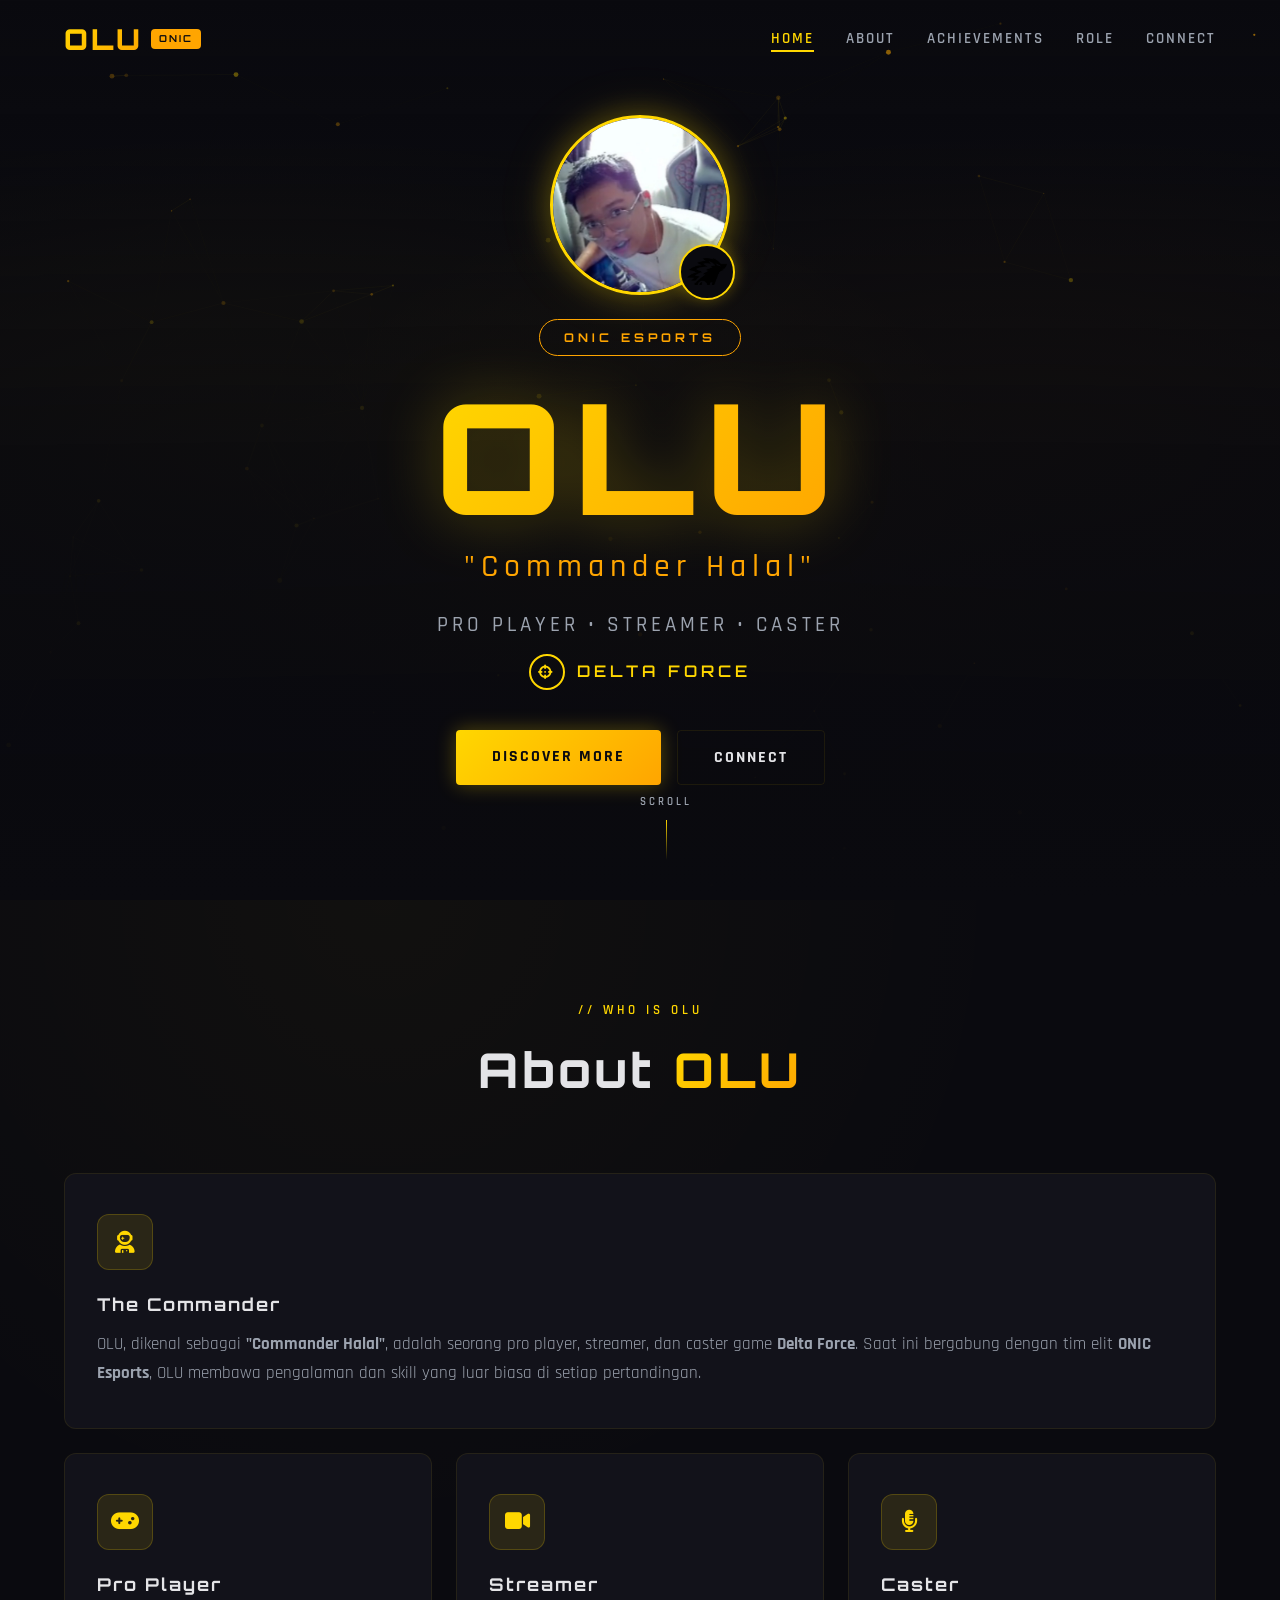
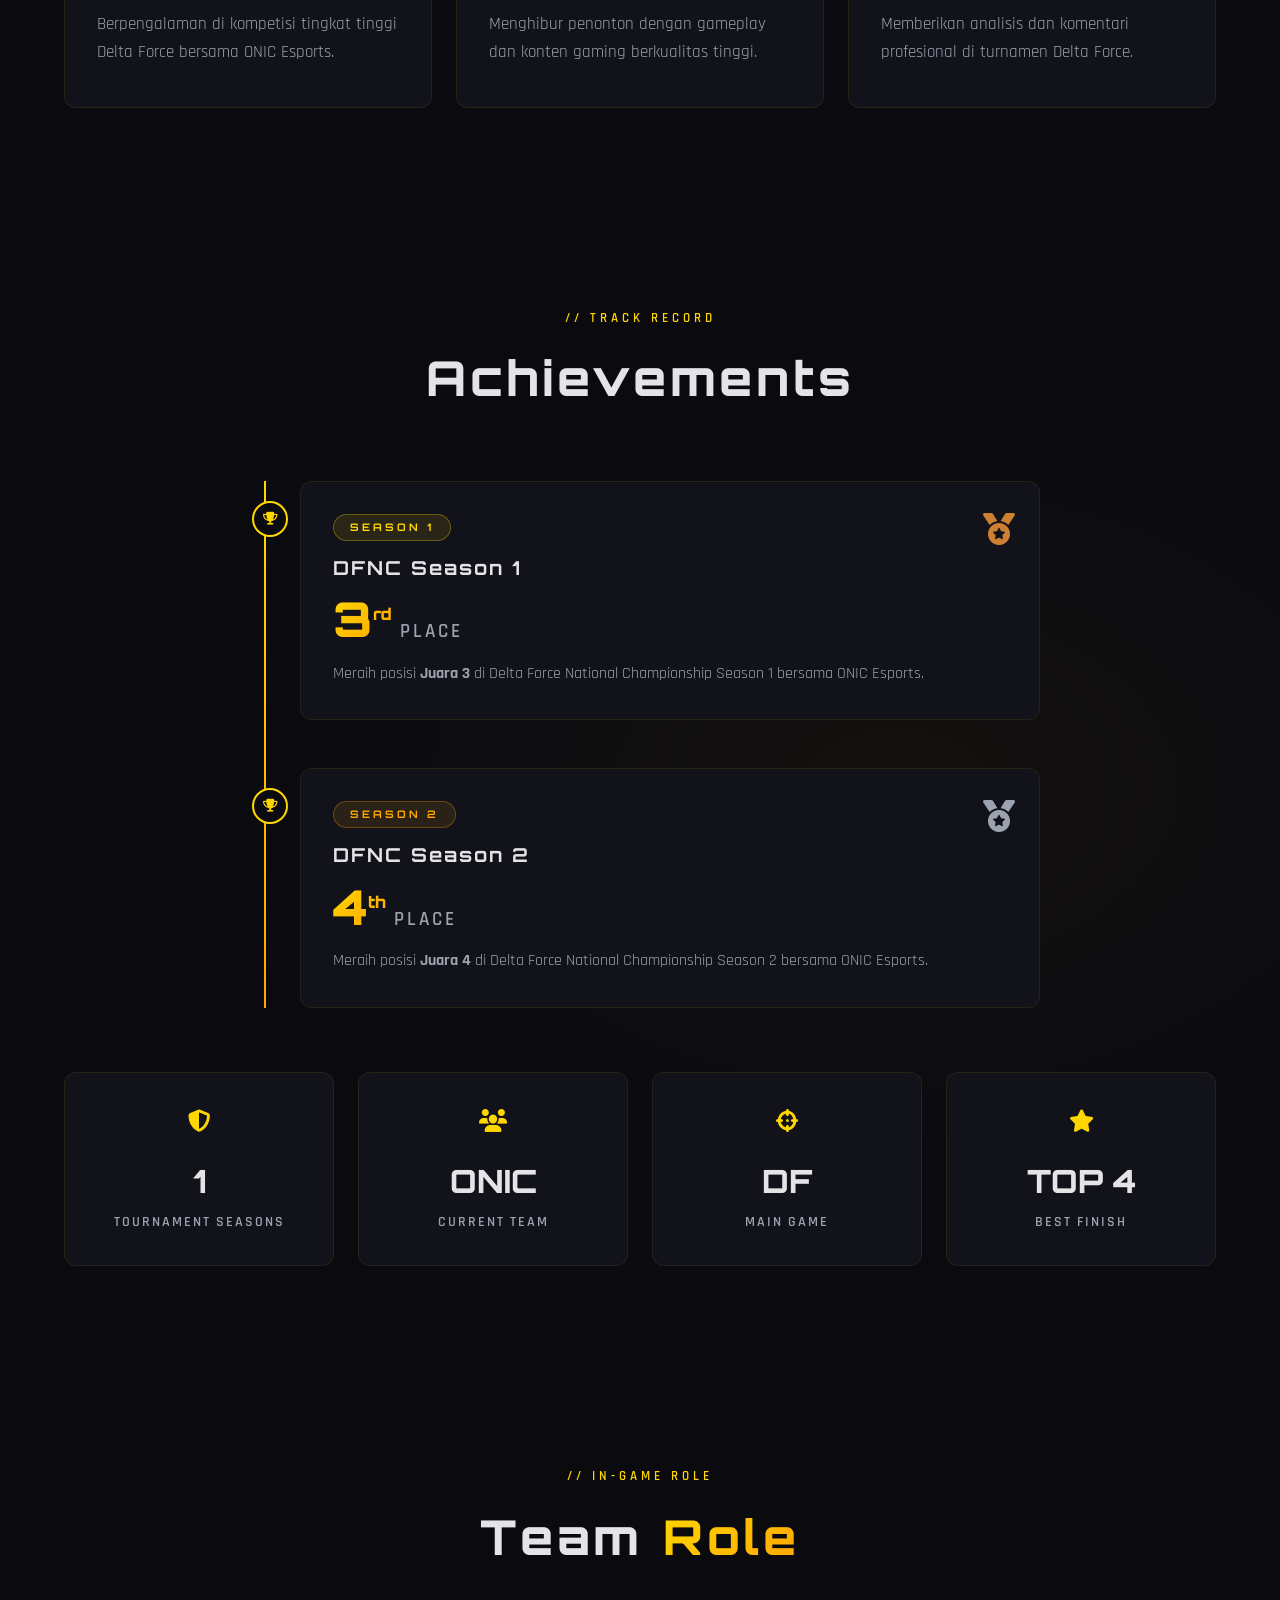
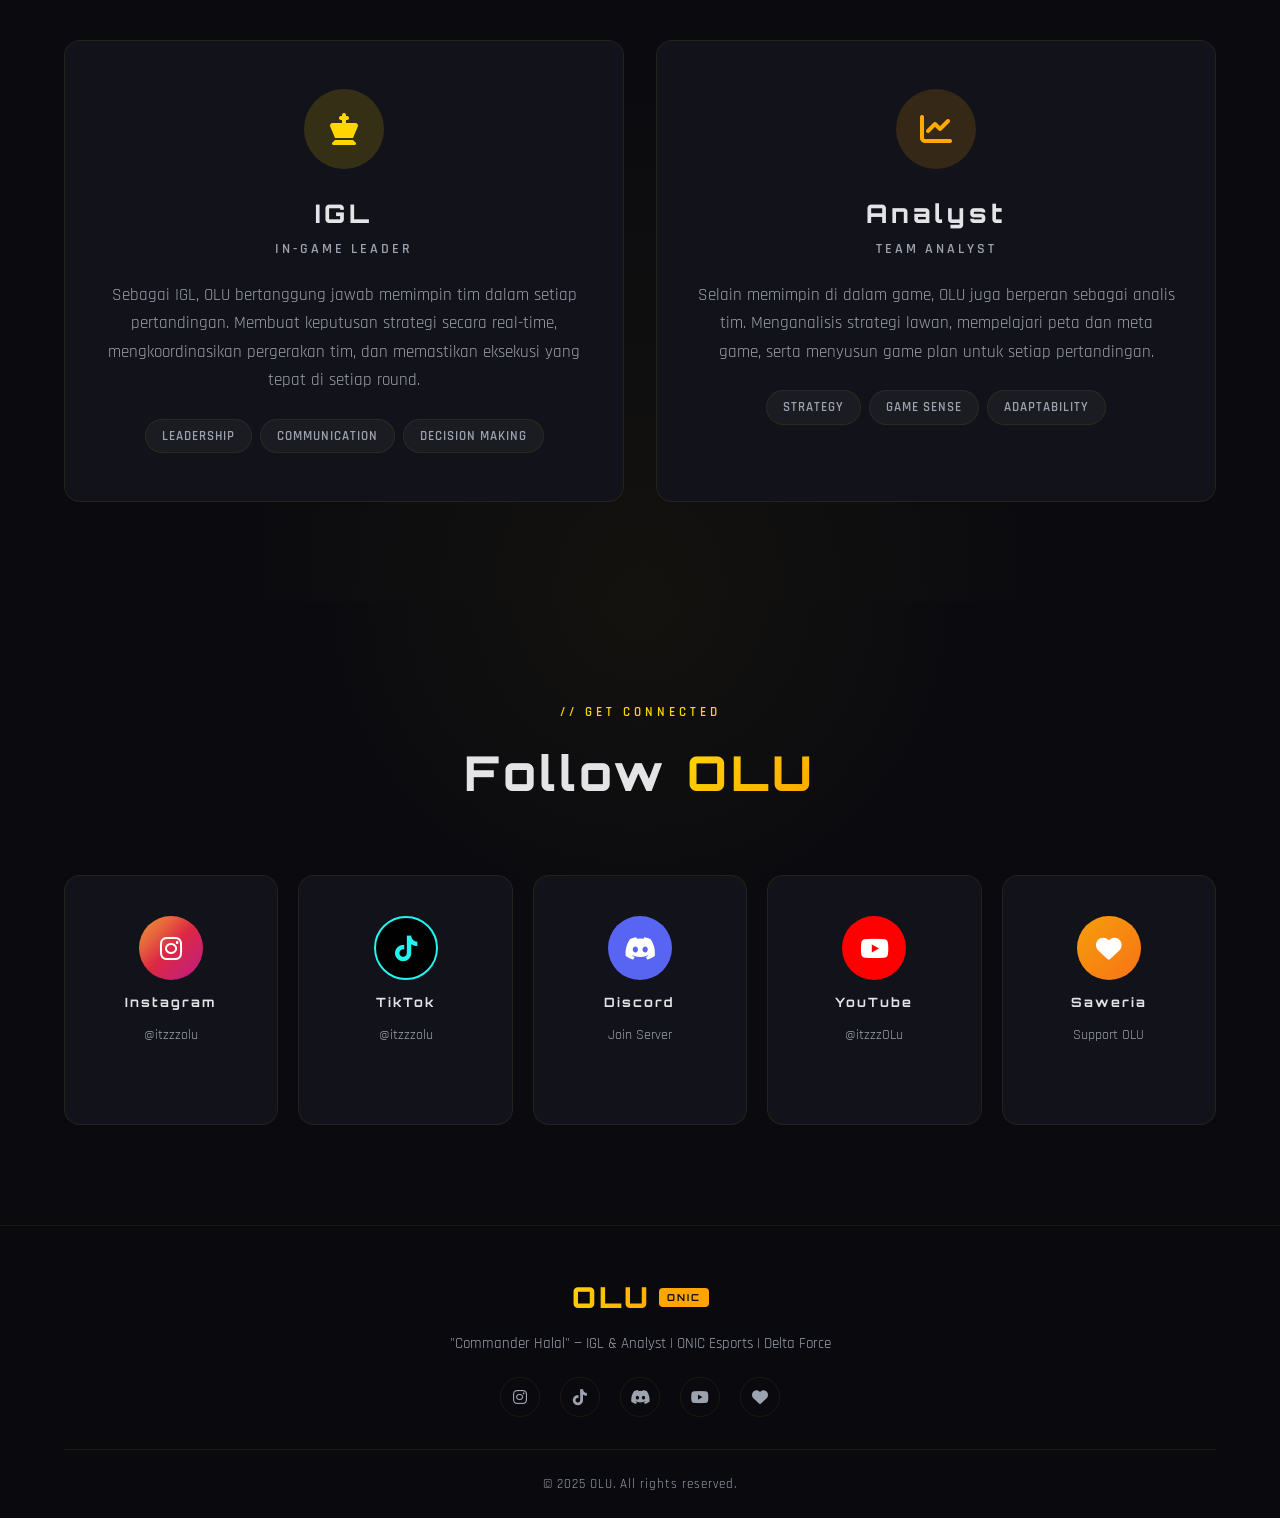
==== index.html @ 8a725541 "feat: update to ONIC Esports yellow theme, add OLU photo and ONIC logo - Changed color scheme from c" ====
<!DOCTYPE html>
<html lang="id">
<head>
    <meta charset="UTF-8">
    <meta name="viewport" content="width=device-width, initial-scale=1.0">
    <title>OLU — Pro Player & Caster Delta Force | ONIC Esports</title>
    <meta name="description" content="Official profile of OLU — Pro Player, Streamer, dan Caster Delta Force dari ONIC Esports. Commander Halal. IGL & Team Analyst.">
    <link rel="preconnect" href="https://fonts.googleapis.com">
    <link rel="preconnect" href="https://fonts.gstatic.com" crossorigin>
    <link href="https://fonts.googleapis.com/css2?family=Orbitron:wght@400;500;600;700;800;900&family=Rajdhani:wght@300;400;500;600;700&family=Inter:wght@300;400;500;600&display=swap" rel="stylesheet">
    <link rel="stylesheet" href="https://cdnjs.cloudflare.com/ajax/libs/font-awesome/6.5.1/css/all.min.css">
    <link rel="stylesheet" href="style.css">
</head>
<body>
    <!-- Particle Background -->
    <canvas id="particles"></canvas>

    <!-- Navigation -->
    <nav class="navbar" id="navbar">
        <div class="nav-container">
            <a href="#hero" class="nav-logo">
                <span class="logo-text">OLU</span>
                <span class="logo-tag">ONIC</span>
            </a>
            <ul class="nav-links">
                <li><a href="#hero">Home</a></li>
                <li><a href="#about">About</a></li>
                <li><a href="#achievements">Achievements</a></li>
                <li><a href="#role">Role</a></li>
                <li><a href="#socials">Connect</a></li>
            </ul>
            <button class="nav-toggle" id="navToggle" aria-label="Toggle menu">
                <span></span>
                <span></span>
                <span></span>
            </button>
        </div>
    </nav>

    <!-- Hero Section -->
    <section class="hero" id="hero">
        <div class="hero-overlay"></div>
        <div class="hero-content">
            <div class="hero-profile">
                <div class="hero-photo-wrapper">
                    <img src="assets/olu-photo.jpg" alt="OLU - ONIC Esports" class="hero-photo">
                    <div class="hero-team-logo">
                        <img src="assets/onic-logo.png" alt="ONIC Esports Logo">
                    </div>
                </div>
            </div>
            <div class="hero-badge">ONIC ESPORTS</div>
            <h1 class="hero-title">
                <span class="hero-name">OLU</span>
                <span class="hero-alias">"Commander Halal"</span>
            </h1>
            <p class="hero-subtitle">Pro Player &bull; Streamer &bull; Caster</p>
            <p class="hero-game">
                <span class="game-icon"><i class="fas fa-crosshairs"></i></span>
                DELTA FORCE
            </p>
            <div class="hero-cta">
                <a href="#about" class="btn btn-primary">Discover More</a>
                <a href="#socials" class="btn btn-outline">Connect</a>
            </div>
        </div>
        <div class="scroll-indicator">
            <span>Scroll</span>
            <div class="scroll-line"></div>
        </div>
    </section>

    <!-- About Section -->
    <section class="section about" id="about">
        <div class="container">
            <div class="section-header">
                <span class="section-tag">// WHO IS OLU</span>
                <h2 class="section-title">About <span class="highlight">OLU</span></h2>
            </div>
            <div class="about-grid">
                <div class="about-card about-main">
                    <div class="card-glow"></div>
                    <div class="about-icon">
                        <i class="fas fa-user-astronaut"></i>
                    </div>
                    <h3>The Commander</h3>
                    <p>OLU, dikenal sebagai <strong>"Commander Halal"</strong>, adalah seorang pro player, streamer, dan caster game <strong>Delta Force</strong>. Saat ini bergabung dengan tim elit <strong>ONIC Esports</strong>, OLU membawa pengalaman dan skill yang luar biasa di setiap pertandingan.</p>
                </div>
                <div class="about-card">
                    <div class="card-glow"></div>
                    <div class="about-icon">
                        <i class="fas fa-gamepad"></i>
                    </div>
                    <h3>Pro Player</h3>
                    <p>Berpengalaman di kompetisi tingkat tinggi Delta Force bersama ONIC Esports.</p>
                </div>
                <div class="about-card">
                    <div class="card-glow"></div>
                    <div class="about-icon">
                        <i class="fas fa-video"></i>
                    </div>
                    <h3>Streamer</h3>
                    <p>Menghibur penonton dengan gameplay dan konten gaming berkualitas tinggi.</p>
                </div>
                <div class="about-card">
                    <div class="card-glow"></div>
                    <div class="about-icon">
                        <i class="fas fa-microphone-alt"></i>
                    </div>
                    <h3>Caster</h3>
                    <p>Memberikan analisis dan komentari profesional di turnamen Delta Force.</p>
                </div>
            </div>
        </div>
    </section>

    <!-- Achievements Section -->
    <section class="section achievements" id="achievements">
        <div class="container">
            <div class="section-header">
                <span class="section-tag">// TRACK RECORD</span>
                <h2 class="section-title">Achievements</h2>
            </div>
            <div class="timeline">
                <div class="timeline-item">
                    <div class="timeline-marker">
                        <i class="fas fa-trophy"></i>
                    </div>
                    <div class="timeline-content">
                        <div class="timeline-badge season1">SEASON 1</div>
                        <h3>DFNC Season 1</h3>
                        <div class="achievement-rank">
                            <span class="rank-number">3<sup>rd</sup></span>
                            <span class="rank-label">Place</span>
                        </div>
                        <p>Meraih posisi <strong>Juara 3</strong> di Delta Force National Championship Season 1 bersama ONIC Esports.</p>
                        <div class="achievement-medal bronze">
                            <i class="fas fa-medal"></i>
                        </div>
                    </div>
                </div>
                <div class="timeline-item">
                    <div class="timeline-marker">
                        <i class="fas fa-trophy"></i>
                    </div>
                    <div class="timeline-content">
                        <div class="timeline-badge season2">SEASON 2</div>
                        <h3>DFNC Season 2</h3>
                        <div class="achievement-rank">
                            <span class="rank-number">4<sup>th</sup></span>
                            <span class="rank-label">Place</span>
                        </div>
                        <p>Meraih posisi <strong>Juara 4</strong> di Delta Force National Championship Season 2 bersama ONIC Esports.</p>
                        <div class="achievement-medal silver-alt">
                            <i class="fas fa-medal"></i>
                        </div>
                    </div>
                </div>
            </div>
            <div class="stats-grid">
                <div class="stat-card">
                    <div class="stat-icon"><i class="fas fa-shield-halved"></i></div>
                    <div class="stat-value" data-target="2">0</div>
                    <div class="stat-label">Tournament Seasons</div>
                </div>
                <div class="stat-card">
                    <div class="stat-icon"><i class="fas fa-users"></i></div>
                    <div class="stat-value">ONIC</div>
                    <div class="stat-label">Current Team</div>
                </div>
                <div class="stat-card">
                    <div class="stat-icon"><i class="fas fa-crosshairs"></i></div>
                    <div class="stat-value">DF</div>
                    <div class="stat-label">Main Game</div>
                </div>
                <div class="stat-card">
                    <div class="stat-icon"><i class="fas fa-star"></i></div>
                    <div class="stat-value">TOP 4</div>
                    <div class="stat-label">Best Finish</div>
                </div>
            </div>
        </div>
    </section>

    <!-- Role Section -->
    <section class="section role" id="role">
        <div class="container">
            <div class="section-header">
                <span class="section-tag">// IN-GAME ROLE</span>
                <h2 class="section-title">Team <span class="highlight">Role</span></h2>
            </div>
            <div class="role-grid">
                <div class="role-card role-igl">
                    <div class="role-icon-wrapper">
                        <div class="role-icon-bg"></div>
                        <i class="fas fa-chess-king"></i>
                    </div>
                    <h3>IGL</h3>
                    <p class="role-full">In-Game Leader</p>
                    <p class="role-desc">Sebagai IGL, OLU bertanggung jawab memimpin tim dalam setiap pertandingan. Membuat keputusan strategi secara real-time, mengkoordinasikan pergerakan tim, dan memastikan eksekusi yang tepat di setiap round.</p>
                    <div class="role-traits">
                        <span class="trait">Leadership</span>
                        <span class="trait">Communication</span>
                        <span class="trait">Decision Making</span>
                    </div>
                </div>
                <div class="role-card role-analyst">
                    <div class="role-icon-wrapper">
                        <div class="role-icon-bg"></div>
                        <i class="fas fa-chart-line"></i>
                    </div>
                    <h3>Analyst</h3>
                    <p class="role-full">Team Analyst</p>
                    <p class="role-desc">Selain memimpin di dalam game, OLU juga berperan sebagai analis tim. Menganalisis strategi lawan, mempelajari peta dan meta game, serta menyusun game plan untuk setiap pertandingan.</p>
                    <div class="role-traits">
                        <span class="trait">Strategy</span>
                        <span class="trait">Game Sense</span>
                        <span class="trait">Adaptability</span>
                    </div>
                </div>
            </div>
        </div>
    </section>

    <!-- Social Section -->
    <section class="section socials" id="socials">
        <div class="container">
            <div class="section-header">
                <span class="section-tag">// GET CONNECTED</span>
                <h2 class="section-title">Follow <span class="highlight">OLU</span></h2>
            </div>
            <div class="socials-grid">
                <a href="https://www.instagram.com/itzzzolu?utm_source=ig_web_button_share_sheet&igsh=ZDNlZDc0MzIxNw==" target="_blank" rel="noopener noreferrer" class="social-card instagram">
                    <div class="social-icon">
                        <i class="fab fa-instagram"></i>
                    </div>
                    <h3>Instagram</h3>
                    <p>@itzzzolu</p>
                    <span class="social-arrow"><i class="fas fa-arrow-right"></i></span>
                </a>
                <a href="https://www.tiktok.com/@itzzzolu?is_from_webapp=1&sender_device=pc" target="_blank" rel="noopener noreferrer" class="social-card tiktok">
                    <div class="social-icon">
                        <i class="fab fa-tiktok"></i>
                    </div>
                    <h3>TikTok</h3>
                    <p>@itzzzolu</p>
                    <span class="social-arrow"><i class="fas fa-arrow-right"></i></span>
                </a>
                <a href="https://discord.com/invite/6esqP75z" target="_blank" rel="noopener noreferrer" class="social-card discord">
                    <div class="social-icon">
                        <i class="fab fa-discord"></i>
                    </div>
                    <h3>Discord</h3>
                    <p>Join Server</p>
                    <span class="social-arrow"><i class="fas fa-arrow-right"></i></span>
                </a>
                <a href="https://www.youtube.com/@itzzzOLu" target="_blank" rel="noopener noreferrer" class="social-card youtube">
                    <div class="social-icon">
                        <i class="fab fa-youtube"></i>
                    </div>
                    <h3>YouTube</h3>
                    <p>@itzzzOLu</p>
                    <span class="social-arrow"><i class="fas fa-arrow-right"></i></span>
                </a>
                <a href="https://saweria.co/ItzzzOLU" target="_blank" rel="noopener noreferrer" class="social-card saweria">
                    <div class="social-icon">
                        <i class="fas fa-heart"></i>
                    </div>
                    <h3>Saweria</h3>
                    <p>Support OLU</p>
                    <span class="social-arrow"><i class="fas fa-arrow-right"></i></span>
                </a>
            </div>
        </div>
    </section>

    <!-- Footer -->
    <footer class="footer">
        <div class="container">
            <div class="footer-content">
                <div class="footer-logo">
                    <span class="logo-text">OLU</span>
                    <span class="logo-tag">ONIC</span>
                </div>
                <p class="footer-text">"Commander Halal" &mdash; IGL &amp; Analyst | ONIC Esports | Delta Force</p>
                <div class="footer-socials">
                    <a href="https://www.instagram.com/itzzzolu?utm_source=ig_web_button_share_sheet&igsh=ZDNlZDc0MzIxNw==" target="_blank" rel="noopener noreferrer" aria-label="Instagram"><i class="fab fa-instagram"></i></a>
                    <a href="https://www.tiktok.com/@itzzzolu?is_from_webapp=1&sender_device=pc" target="_blank" rel="noopener noreferrer" aria-label="TikTok"><i class="fab fa-tiktok"></i></a>
                    <a href="https://discord.com/invite/6esqP75z" target="_blank" rel="noopener noreferrer" aria-label="Discord"><i class="fab fa-discord"></i></a>
                    <a href="https://www.youtube.com/@itzzzOLu" target="_blank" rel="noopener noreferrer" aria-label="YouTube"><i class="fab fa-youtube"></i></a>
                    <a href="https://saweria.co/ItzzzOLU" target="_blank" rel="noopener noreferrer" aria-label="Saweria"><i class="fas fa-heart"></i></a>
                </div>
            </div>
            <div class="footer-bottom">
                <p>&copy; 2025 OLU. All rights reserved.</p>
            </div>
        </div>
    </footer>

    <script src="script.js"></script>
</body>
</html>
---- style.css ----
/* ============================================
   OLU — Pro Player Profile Website
   Theme: ONIC Esports (Yellow & Black)
   ============================================ */

:root {
    --primary: #FFD700;
    --primary-dark: #DAA520;
    --secondary: #FFA500;
    --accent: #FFAA00;
    --bg-dark: #0a0a0f;
    --bg-card: #12121a;
    --bg-card-hover: #1a1a28;
    --text: #e4e4e7;
    --text-muted: #9ca3af;
    --border: rgba(255, 215, 0, 0.08);
    --glow: 0 0 20px rgba(255, 215, 0, 0.3);
    --glow-secondary: 0 0 20px rgba(255, 165, 0, 0.3);
    --gradient-primary: linear-gradient(135deg, #FFD700, #FFA500);
    --gradient-hero: linear-gradient(180deg, rgba(10,10,15,0) 0%, rgba(10,10,15,0.8) 50%, rgba(10,10,15,1) 100%);
}

* {
    margin: 0;
    padding: 0;
    box-sizing: border-box;
}

html {
    scroll-behavior: smooth;
    scroll-padding-top: 80px;
}

body {
    font-family: 'Rajdhani', 'Inter', sans-serif;
    background: var(--bg-dark);
    color: var(--text);
    overflow-x: hidden;
    line-height: 1.6;
}

a {
    text-decoration: none;
    color: inherit;
}

.container {
    max-width: 1200px;
    margin: 0 auto;
    padding: 0 24px;
}

/* ============================================
   Particle Canvas
   ============================================ */
#particles {
    position: fixed;
    top: 0;
    left: 0;
    width: 100%;
    height: 100%;
    z-index: 0;
    pointer-events: none;
}

/* ============================================
   Navbar
   ============================================ */
.navbar {
    position: fixed;
    top: 0;
    left: 0;
    width: 100%;
    z-index: 1000;
    padding: 16px 0;
    transition: all 0.3s ease;
    background: transparent;
}

.navbar.scrolled {
    background: rgba(10, 10, 15, 0.95);
    backdrop-filter: blur(20px);
    border-bottom: 1px solid var(--border);
    padding: 10px 0;
}

.nav-container {
    max-width: 1200px;
    margin: 0 auto;
    padding: 0 24px;
    display: flex;
    align-items: center;
    justify-content: space-between;
}

.nav-logo {
    display: flex;
    align-items: center;
    gap: 8px;
}

.logo-text {
    font-family: 'Orbitron', sans-serif;
    font-size: 1.8rem;
    font-weight: 900;
    background: var(--gradient-primary);
    -webkit-background-clip: text;
    -webkit-text-fill-color: transparent;
    background-clip: text;
    letter-spacing: 3px;
}

.logo-tag {
    font-family: 'Orbitron', sans-serif;
    font-size: 0.6rem;
    font-weight: 700;
    color: var(--bg-dark);
    background: var(--secondary);
    padding: 2px 8px;
    border-radius: 4px;
    letter-spacing: 2px;
    text-transform: uppercase;
}

.nav-links {
    display: flex;
    list-style: none;
    gap: 32px;
}

.nav-links a {
    font-family: 'Rajdhani', sans-serif;
    font-size: 0.95rem;
    font-weight: 600;
    color: var(--text-muted);
    text-transform: uppercase;
    letter-spacing: 2px;
    transition: color 0.3s ease;
    position: relative;
}

.nav-links a::after {
    content: '';
    position: absolute;
    bottom: -4px;
    left: 0;
    width: 0;
    height: 2px;
    background: var(--primary);
    transition: width 0.3s ease;
}

.nav-links a:hover,
.nav-links a.active {
    color: var(--primary);
}

.nav-links a:hover::after,
.nav-links a.active::after {
    width: 100%;
}

.nav-toggle {
    display: none;
    flex-direction: column;
    gap: 5px;
    background: none;
    border: none;
    cursor: pointer;
    padding: 4px;
}

.nav-toggle span {
    width: 24px;
    height: 2px;
    background: var(--text);
    transition: all 0.3s ease;
}

.nav-toggle.active span:nth-child(1) {
    transform: rotate(45deg) translate(5px, 5px);
}

.nav-toggle.active span:nth-child(2) {
    opacity: 0;
}

.nav-toggle.active span:nth-child(3) {
    transform: rotate(-45deg) translate(5px, -5px);
}

/* ============================================
   Hero Section
   ============================================ */
.hero {
    position: relative;
    min-height: 100vh;
    display: flex;
    align-items: center;
    justify-content: center;
    text-align: center;
    overflow: hidden;
    background:
        radial-gradient(ellipse at 20% 50%, rgba(255, 215, 0, 0.08) 0%, transparent 50%),
        radial-gradient(ellipse at 80% 50%, rgba(255, 170, 0, 0.08) 0%, transparent 50%),
        radial-gradient(ellipse at 50% 80%, rgba(255, 165, 0, 0.05) 0%, transparent 50%);
}

.hero-overlay {
    position: absolute;
    inset: 0;
    background: var(--gradient-hero);
    z-index: 1;
}

.hero-content {
    position: relative;
    z-index: 2;
    padding: 0 24px;
}

/* Hero Photo & Logo */
.hero-profile {
    display: flex;
    flex-direction: column;
    align-items: center;
    gap: 16px;
    margin-bottom: 24px;
    animation: fadeInDown 1s ease 0.1s both;
}

.hero-photo-wrapper {
    position: relative;
    width: 180px;
    height: 180px;
}

.hero-photo {
    width: 100%;
    height: 100%;
    border-radius: 50%;
    object-fit: cover;
    border: 3px solid var(--primary);
    box-shadow: 0 0 30px rgba(255, 215, 0, 0.3), 0 0 60px rgba(255, 215, 0, 0.1);
}

.hero-team-logo {
    position: absolute;
    bottom: -5px;
    right: -5px;
    width: 56px;
    height: 56px;
    border-radius: 50%;
    background: var(--bg-dark);
    border: 2px solid var(--primary);
    padding: 6px;
    box-shadow: 0 0 15px rgba(255, 215, 0, 0.3);
}

.hero-team-logo img {
    width: 100%;
    height: 100%;
    object-fit: contain;
}

.hero-badge {
    display: inline-block;
    font-family: 'Orbitron', sans-serif;
    font-size: 0.75rem;
    font-weight: 700;
    letter-spacing: 4px;
    color: var(--secondary);
    border: 1px solid var(--secondary);
    padding: 8px 24px;
    border-radius: 50px;
    margin-bottom: 24px;
    animation: fadeInDown 1s ease;
}

.hero-title {
    margin-bottom: 16px;
    animation: fadeInUp 1s ease 0.2s both;
}

.hero-name {
    display: block;
    font-family: 'Orbitron', sans-serif;
    font-size: clamp(4rem, 12vw, 10rem);
    font-weight: 900;
    letter-spacing: 12px;
    background: var(--gradient-primary);
    -webkit-background-clip: text;
    -webkit-text-fill-color: transparent;
    background-clip: text;
    line-height: 1;
    text-shadow: none;
    filter: drop-shadow(0 0 30px rgba(255, 215, 0, 0.3));
}

.hero-alias {
    display: block;
    font-family: 'Rajdhani', sans-serif;
    font-size: clamp(1.2rem, 3vw, 2rem);
    font-weight: 500;
    color: var(--secondary);
    letter-spacing: 6px;
    margin-top: 8px;
}

.hero-subtitle {
    font-family: 'Rajdhani', sans-serif;
    font-size: 1.3rem;
    font-weight: 500;
    color: var(--text-muted);
    letter-spacing: 4px;
    text-transform: uppercase;
    margin-bottom: 12px;
    animation: fadeInUp 1s ease 0.4s both;
}

.hero-game {
    display: inline-flex;
    align-items: center;
    gap: 12px;
    font-family: 'Orbitron', sans-serif;
    font-size: 1rem;
    font-weight: 600;
    color: var(--primary);
    letter-spacing: 4px;
    margin-bottom: 40px;
    animation: fadeInUp 1s ease 0.6s both;
}

.game-icon {
    width: 36px;
    height: 36px;
    display: flex;
    align-items: center;
    justify-content: center;
    border: 2px solid var(--primary);
    border-radius: 50%;
    font-size: 0.9rem;
}

.hero-cta {
    display: flex;
    gap: 16px;
    justify-content: center;
    animation: fadeInUp 1s ease 0.8s both;
}

.btn {
    font-family: 'Rajdhani', sans-serif;
    font-size: 1rem;
    font-weight: 700;
    letter-spacing: 2px;
    text-transform: uppercase;
    padding: 14px 36px;
    border-radius: 4px;
    cursor: pointer;
    transition: all 0.3s ease;
    border: none;
}

.btn-primary {
    background: var(--gradient-primary);
    color: var(--bg-dark);
    box-shadow: var(--glow);
}

.btn-primary:hover {
    transform: translateY(-2px);
    box-shadow: 0 0 40px rgba(255, 215, 0, 0.5);
}

.btn-outline {
    background: transparent;
    color: var(--text);
    border: 1px solid var(--border);
}

.btn-outline:hover {
    border-color: var(--primary);
    color: var(--primary);
    transform: translateY(-2px);
}

.scroll-indicator {
    position: absolute;
    bottom: 40px;
    left: 50%;
    transform: translateX(-50%);
    display: flex;
    flex-direction: column;
    align-items: center;
    gap: 8px;
    z-index: 2;
    animation: fadeInUp 1s ease 1s both;
}

.scroll-indicator span {
    font-family: 'Rajdhani', sans-serif;
    font-size: 0.7rem;
    font-weight: 600;
    letter-spacing: 3px;
    text-transform: uppercase;
    color: var(--text-muted);
}

.scroll-line {
    width: 1px;
    height: 40px;
    background: linear-gradient(to bottom, var(--primary), transparent);
    animation: scrollPulse 2s ease-in-out infinite;
}

/* ============================================
   Section Common
   ============================================ */
.section {
    position: relative;
    z-index: 1;
    padding: 100px 0;
}

.section-header {
    text-align: center;
    margin-bottom: 64px;
}

.section-tag {
    font-family: 'Rajdhani', sans-serif;
    font-size: 0.8rem;
    font-weight: 600;
    color: var(--primary);
    letter-spacing: 4px;
    text-transform: uppercase;
    display: block;
    margin-bottom: 12px;
}

.section-title {
    font-family: 'Orbitron', sans-serif;
    font-size: clamp(2rem, 5vw, 3rem);
    font-weight: 800;
    letter-spacing: 4px;
    color: var(--text);
}

.highlight {
    background: var(--gradient-primary);
    -webkit-background-clip: text;
    -webkit-text-fill-color: transparent;
    background-clip: text;
}

/* ============================================
   About Section
   ============================================ */
.about {
    background:
        radial-gradient(ellipse at 30% 0%, rgba(255, 215, 0, 0.03) 0%, transparent 50%),
        var(--bg-dark);
}

.about-grid {
    display: grid;
    grid-template-columns: 1fr 1fr 1fr;
    gap: 24px;
}

.about-card {
    position: relative;
    background: var(--bg-card);
    border: 1px solid var(--border);
    border-radius: 12px;
    padding: 40px 32px;
    overflow: hidden;
    transition: all 0.4s ease;
}

.about-card:hover {
    background: var(--bg-card-hover);
    border-color: rgba(255, 215, 0, 0.2);
    transform: translateY(-4px);
}

.card-glow {
    position: absolute;
    top: -50%;
    left: -50%;
    width: 200%;
    height: 200%;
    background: radial-gradient(circle at center, rgba(255, 215, 0, 0.04) 0%, transparent 60%);
    opacity: 0;
    transition: opacity 0.4s ease;
    pointer-events: none;
}

.about-card:hover .card-glow {
    opacity: 1;
}

.about-main {
    grid-column: 1 / -1;
}

.about-icon {
    width: 56px;
    height: 56px;
    display: flex;
    align-items: center;
    justify-content: center;
    background: rgba(255, 215, 0, 0.1);
    border: 1px solid rgba(255, 215, 0, 0.2);
    border-radius: 12px;
    font-size: 1.4rem;
    color: var(--primary);
    margin-bottom: 20px;
}

.about-card h3 {
    font-family: 'Orbitron', sans-serif;
    font-size: 1.1rem;
    font-weight: 700;
    letter-spacing: 2px;
    margin-bottom: 12px;
}

.about-card p {
    color: var(--text-muted);
    font-size: 1.05rem;
    line-height: 1.7;
}

/* ============================================
   Achievements Section
   ============================================ */
.achievements {
    background:
        radial-gradient(ellipse at 70% 50%, rgba(255, 170, 0, 0.04) 0%, transparent 50%),
        var(--bg-dark);
}

.timeline {
    position: relative;
    max-width: 800px;
    margin: 0 auto 64px;
    padding-left: 60px;
}

.timeline::before {
    content: '';
    position: absolute;
    left: 24px;
    top: 0;
    bottom: 0;
    width: 2px;
    background: linear-gradient(to bottom, var(--primary), var(--secondary));
}

.timeline-item {
    position: relative;
    margin-bottom: 48px;
}

.timeline-item:last-child {
    margin-bottom: 0;
}

.timeline-marker {
    position: absolute;
    left: -48px;
    top: 20px;
    width: 36px;
    height: 36px;
    display: flex;
    align-items: center;
    justify-content: center;
    background: var(--bg-dark);
    border: 2px solid var(--primary);
    border-radius: 50%;
    color: var(--primary);
    font-size: 0.8rem;
    z-index: 1;
}

.timeline-content {
    background: var(--bg-card);
    border: 1px solid var(--border);
    border-radius: 12px;
    padding: 32px;
    position: relative;
    transition: all 0.3s ease;
}

.timeline-content:hover {
    border-color: rgba(255, 215, 0, 0.2);
    transform: translateX(4px);
}

.timeline-badge {
    display: inline-block;
    font-family: 'Orbitron', sans-serif;
    font-size: 0.65rem;
    font-weight: 700;
    letter-spacing: 3px;
    padding: 4px 16px;
    border-radius: 50px;
    margin-bottom: 12px;
}

.timeline-badge.season1 {
    background: rgba(255, 215, 0, 0.1);
    color: var(--primary);
    border: 1px solid rgba(255, 215, 0, 0.3);
}

.timeline-badge.season2 {
    background: rgba(255, 170, 0, 0.1);
    color: var(--accent);
    border: 1px solid rgba(255, 170, 0, 0.3);
}

.timeline-content h3 {
    font-family: 'Orbitron', sans-serif;
    font-size: 1.2rem;
    font-weight: 700;
    letter-spacing: 2px;
    margin-bottom: 12px;
}

.achievement-rank {
    display: flex;
    align-items: baseline;
    gap: 8px;
    margin-bottom: 12px;
}

.rank-number {
    font-family: 'Orbitron', sans-serif;
    font-size: 3rem;
    font-weight: 900;
    background: var(--gradient-primary);
    -webkit-background-clip: text;
    -webkit-text-fill-color: transparent;
    background-clip: text;
    line-height: 1;
}

.rank-number sup {
    font-size: 1rem;
}

.rank-label {
    font-family: 'Rajdhani', sans-serif;
    font-size: 1.2rem;
    font-weight: 600;
    color: var(--text-muted);
    text-transform: uppercase;
    letter-spacing: 3px;
}

.timeline-content p {
    color: var(--text-muted);
    font-size: 1rem;
    line-height: 1.7;
}

.achievement-medal {
    position: absolute;
    top: 24px;
    right: 24px;
    font-size: 2rem;
}

.achievement-medal.bronze {
    color: #cd7f32;
}

.achievement-medal.silver-alt {
    color: #9ca3af;
}

/* Stats Grid */
.stats-grid {
    display: grid;
    grid-template-columns: repeat(4, 1fr);
    gap: 24px;
}

.stat-card {
    text-align: center;
    background: var(--bg-card);
    border: 1px solid var(--border);
    border-radius: 12px;
    padding: 32px 16px;
    transition: all 0.3s ease;
}

.stat-card:hover {
    border-color: rgba(255, 215, 0, 0.2);
    transform: translateY(-4px);
}

.stat-icon {
    font-size: 1.4rem;
    color: var(--primary);
    margin-bottom: 16px;
}

.stat-value {
    font-family: 'Orbitron', sans-serif;
    font-size: 2rem;
    font-weight: 800;
    color: var(--text);
    margin-bottom: 4px;
}

.stat-label {
    font-family: 'Rajdhani', sans-serif;
    font-size: 0.85rem;
    font-weight: 600;
    color: var(--text-muted);
    text-transform: uppercase;
    letter-spacing: 2px;
}

/* ============================================
   Role Section
   ============================================ */
.role {
    background:
        radial-gradient(ellipse at 50% 100%, rgba(255, 215, 0, 0.04) 0%, transparent 50%),
        var(--bg-dark);
}

.role-grid {
    display: grid;
    grid-template-columns: 1fr 1fr;
    gap: 32px;
}

.role-card {
    position: relative;
    background: var(--bg-card);
    border: 1px solid var(--border);
    border-radius: 16px;
    padding: 48px 40px;
    text-align: center;
    overflow: hidden;
    transition: all 0.4s ease;
}

.role-card:hover {
    transform: translateY(-8px);
}

.role-igl:hover {
    border-color: rgba(255, 215, 0, 0.3);
    box-shadow: 0 20px 60px rgba(255, 215, 0, 0.1);
}

.role-analyst:hover {
    border-color: rgba(255, 170, 0, 0.3);
    box-shadow: 0 20px 60px rgba(255, 170, 0, 0.1);
}

.role-icon-wrapper {
    position: relative;
    width: 80px;
    height: 80px;
    margin: 0 auto 24px;
    display: flex;
    align-items: center;
    justify-content: center;
}

.role-icon-bg {
    position: absolute;
    inset: 0;
    border-radius: 50%;
    opacity: 0.15;
}

.role-igl .role-icon-bg {
    background: var(--primary);
}

.role-analyst .role-icon-bg {
    background: var(--secondary);
}

.role-icon-wrapper i {
    font-size: 2rem;
    position: relative;
    z-index: 1;
}

.role-igl .role-icon-wrapper i {
    color: var(--primary);
}

.role-analyst .role-icon-wrapper i {
    color: var(--accent);
}

.role-card h3 {
    font-family: 'Orbitron', sans-serif;
    font-size: 1.6rem;
    font-weight: 800;
    letter-spacing: 4px;
    margin-bottom: 4px;
}

.role-full {
    font-size: 0.9rem;
    font-weight: 600;
    color: var(--text-muted);
    text-transform: uppercase;
    letter-spacing: 3px;
    margin-bottom: 20px;
}

.role-desc {
    color: var(--text-muted);
    font-size: 1.05rem;
    line-height: 1.7;
    margin-bottom: 24px;
}

.role-traits {
    display: flex;
    flex-wrap: wrap;
    gap: 8px;
    justify-content: center;
}

.trait {
    font-family: 'Rajdhani', sans-serif;
    font-size: 0.8rem;
    font-weight: 600;
    letter-spacing: 1px;
    text-transform: uppercase;
    padding: 6px 16px;
    border-radius: 50px;
    background: rgba(255, 255, 255, 0.04);
    border: 1px solid var(--border);
    color: var(--text-muted);
    transition: all 0.3s ease;
}

.role-igl:hover .trait {
    border-color: rgba(255, 215, 0, 0.2);
    color: var(--primary);
}

.role-analyst:hover .trait {
    border-color: rgba(255, 170, 0, 0.2);
    color: var(--secondary);
}

/* ============================================
   Social Section
   ============================================ */
.socials {
    background:
        radial-gradient(ellipse at 50% 0%, rgba(255, 215, 0, 0.04) 0%, transparent 40%),
        var(--bg-dark);
}

.socials-grid {
    display: grid;
    grid-template-columns: repeat(5, 1fr);
    gap: 20px;
}

.social-card {
    position: relative;
    background: var(--bg-card);
    border: 1px solid var(--border);
    border-radius: 16px;
    padding: 40px 20px;
    text-align: center;
    overflow: hidden;
    transition: all 0.4s ease;
    display: flex;
    flex-direction: column;
    align-items: center;
    gap: 12px;
}

.social-card:hover {
    transform: translateY(-8px);
}

.social-icon {
    width: 64px;
    height: 64px;
    display: flex;
    align-items: center;
    justify-content: center;
    border-radius: 50%;
    font-size: 1.6rem;
    transition: all 0.3s ease;
}

.social-card h3 {
    font-family: 'Orbitron', sans-serif;
    font-size: 0.8rem;
    font-weight: 700;
    letter-spacing: 2px;
}

.social-card p {
    font-size: 0.85rem;
    color: var(--text-muted);
}

.social-arrow {
    opacity: 0;
    transform: translateX(-10px);
    transition: all 0.3s ease;
    color: var(--text-muted);
}

.social-card:hover .social-arrow {
    opacity: 1;
    transform: translateX(0);
}

/* Instagram */
.social-card.instagram .social-icon {
    background: linear-gradient(135deg, #f09433, #e6683c, #dc2743, #cc2366, #bc1888);
    color: white;
}

.social-card.instagram:hover {
    border-color: #e6683c;
    box-shadow: 0 20px 40px rgba(230, 104, 60, 0.2);
}

/* TikTok */
.social-card.tiktok .social-icon {
    background: #010101;
    color: #25f4ee;
    border: 2px solid #25f4ee;
}

.social-card.tiktok:hover {
    border-color: #25f4ee;
    box-shadow: 0 20px 40px rgba(37, 244, 238, 0.2);
}

/* Discord */
.social-card.discord .social-icon {
    background: #5865F2;
    color: white;
}

.social-card.discord:hover {
    border-color: #5865F2;
    box-shadow: 0 20px 40px rgba(88, 101, 242, 0.2);
}

/* YouTube */
.social-card.youtube .social-icon {
    background: #FF0000;
    color: white;
}

.social-card.youtube:hover {
    border-color: #FF0000;
    box-shadow: 0 20px 40px rgba(255, 0, 0, 0.2);
}

/* Saweria */
.social-card.saweria .social-icon {
    background: linear-gradient(135deg, #f59e0b, #f97316);
    color: white;
}

.social-card.saweria:hover {
    border-color: #f59e0b;
    box-shadow: 0 20px 40px rgba(245, 158, 11, 0.2);
}

/* ============================================
   Footer
   ============================================ */
.footer {
    position: relative;
    z-index: 1;
    border-top: 1px solid var(--border);
    padding: 48px 0 24px;
    background: rgba(10, 10, 15, 0.95);
}

.footer-content {
    text-align: center;
    margin-bottom: 32px;
}

.footer-logo {
    display: inline-flex;
    align-items: center;
    gap: 8px;
    margin-bottom: 12px;
}

.footer-text {
    color: var(--text-muted);
    font-size: 0.95rem;
    margin-bottom: 20px;
}

.footer-socials {
    display: flex;
    justify-content: center;
    gap: 20px;
}

.footer-socials a {
    width: 40px;
    height: 40px;
    display: flex;
    align-items: center;
    justify-content: center;
    border: 1px solid var(--border);
    border-radius: 50%;
    color: var(--text-muted);
    font-size: 1rem;
    transition: all 0.3s ease;
}

.footer-socials a:hover {
    border-color: var(--primary);
    color: var(--primary);
    transform: translateY(-2px);
}

.footer-bottom {
    text-align: center;
    padding-top: 24px;
    border-top: 1px solid var(--border);
}

.footer-bottom p {
    font-size: 0.8rem;
    color: var(--text-muted);
    letter-spacing: 1px;
}

/* ============================================
   Animations
   ============================================ */
@keyframes fadeInDown {
    from {
        opacity: 0;
        transform: translateY(-20px);
    }
    to {
        opacity: 1;
        transform: translateY(0);
    }
}

@keyframes fadeInUp {
    from {
        opacity: 0;
        transform: translateY(20px);
    }
    to {
        opacity: 1;
        transform: translateY(0);
    }
}

@keyframes scrollPulse {
    0%, 100% {
        opacity: 0.3;
        transform: scaleY(0.6);
        transform-origin: top;
    }
    50% {
        opacity: 1;
        transform: scaleY(1);
    }
}

/* Scroll reveal */
.about-card,
.timeline-item,
.stat-card,
.role-card,
.social-card {
    opacity: 0;
    transform: translateY(30px);
    transition: opacity 0.6s ease, transform 0.6s ease;
}

.about-card.visible,
.timeline-item.visible,
.stat-card.visible,
.role-card.visible,
.social-card.visible {
    opacity: 1;
    transform: translateY(0);
}

/* ============================================
   Responsive Design
   ============================================ */
@media (max-width: 1024px) {
    .socials-grid {
        grid-template-columns: repeat(3, 1fr);
    }
}

@media (max-width: 768px) {
    .nav-links {
        display: none;
        position: fixed;
        top: 0;
        left: 0;
        width: 100%;
        height: 100vh;
        background: rgba(10, 10, 15, 0.98);
        backdrop-filter: blur(20px);
        flex-direction: column;
        justify-content: center;
        align-items: center;
        gap: 32px;
    }

    .nav-links.active {
        display: flex;
    }

    .nav-links a {
        font-size: 1.2rem;
    }

    .nav-toggle {
        display: flex;
        z-index: 1001;
    }

    .about-grid {
        grid-template-columns: 1fr;
    }

    .about-main {
        grid-column: 1;
    }

    .stats-grid {
        grid-template-columns: repeat(2, 1fr);
    }

    .role-grid {
        grid-template-columns: 1fr;
    }

    .socials-grid {
        grid-template-columns: repeat(2, 1fr);
    }

    .timeline {
        padding-left: 48px;
    }

    .timeline::before {
        left: 16px;
    }

    .timeline-marker {
        left: -40px;
        width: 30px;
        height: 30px;
        font-size: 0.7rem;
    }

    .hero-cta {
        flex-direction: column;
        align-items: center;
    }
}

@media (max-width: 480px) {
    .socials-grid {
        grid-template-columns: 1fr;
    }

    .stats-grid {
        grid-template-columns: 1fr 1fr;
    }

    .timeline-content {
        padding: 24px;
    }

    .rank-number {
        font-size: 2.5rem;
    }

    .role-card {
        padding: 32px 24px;
    }
}
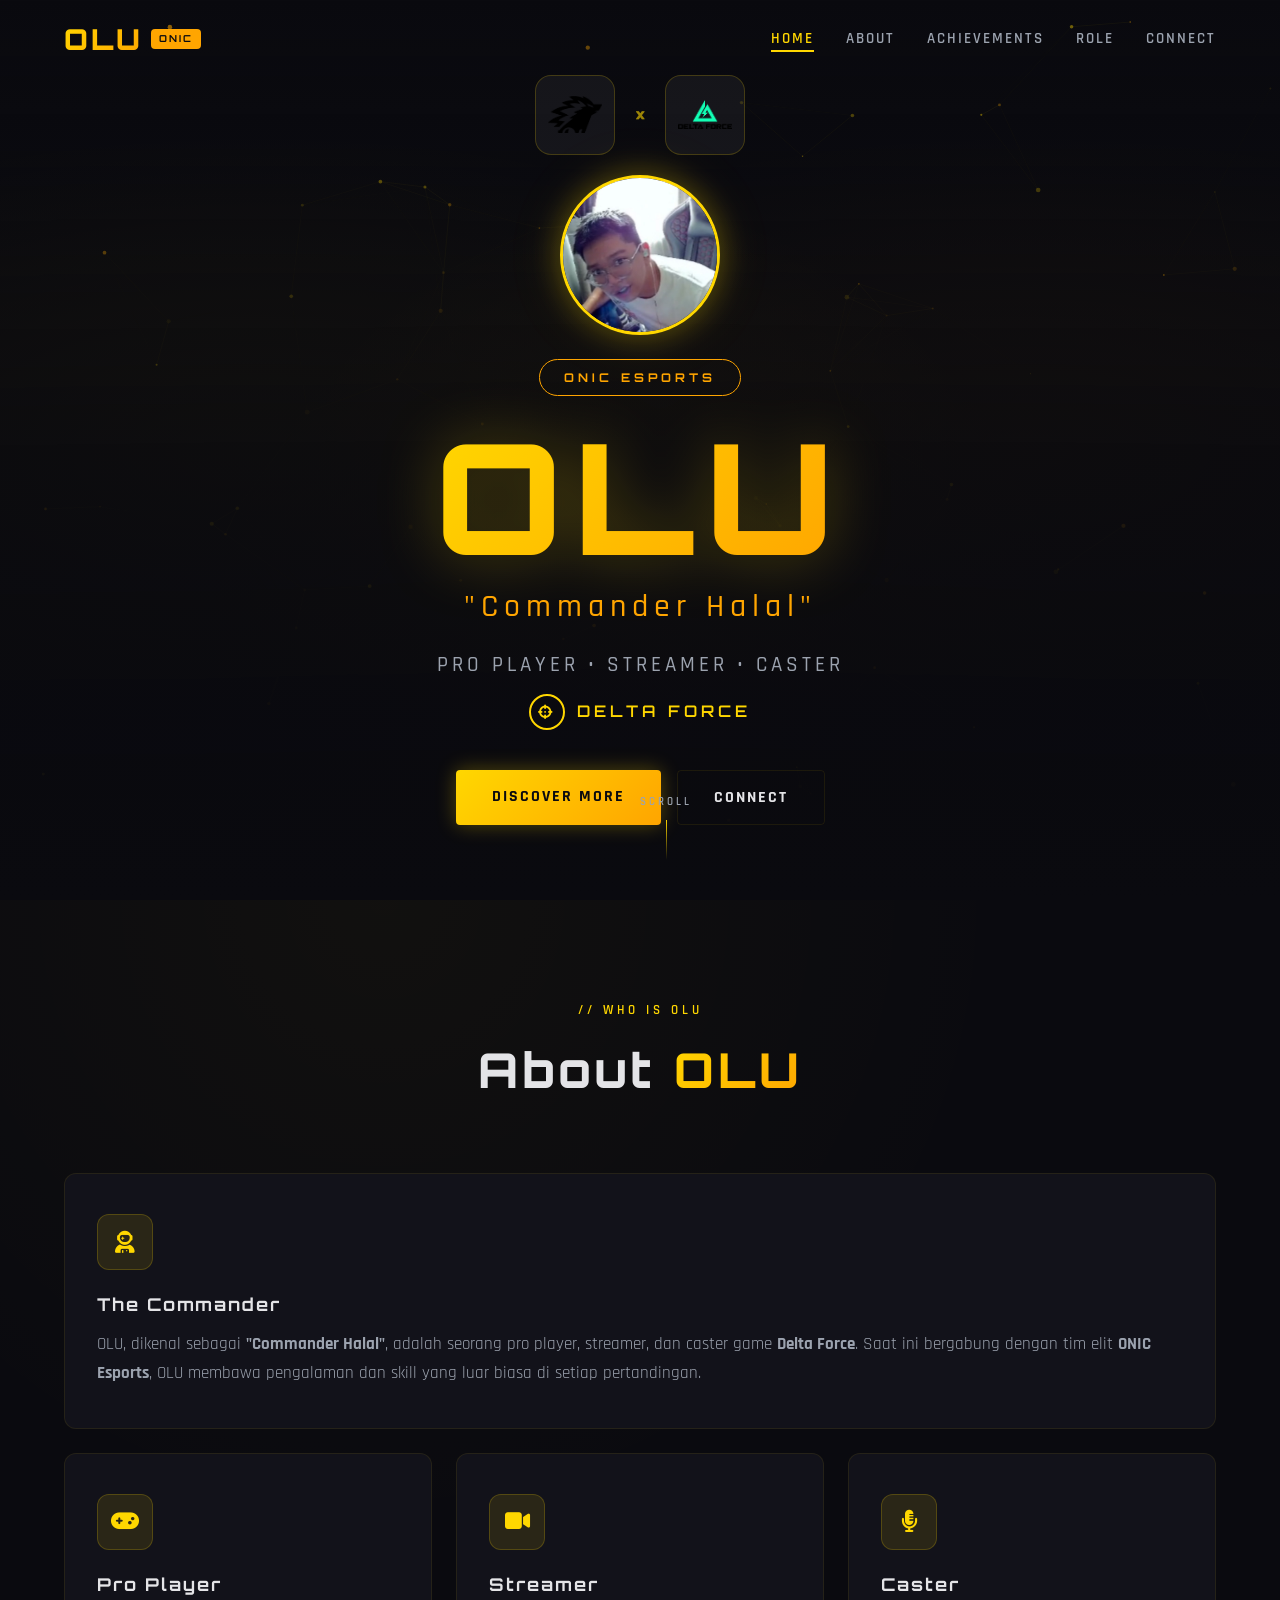
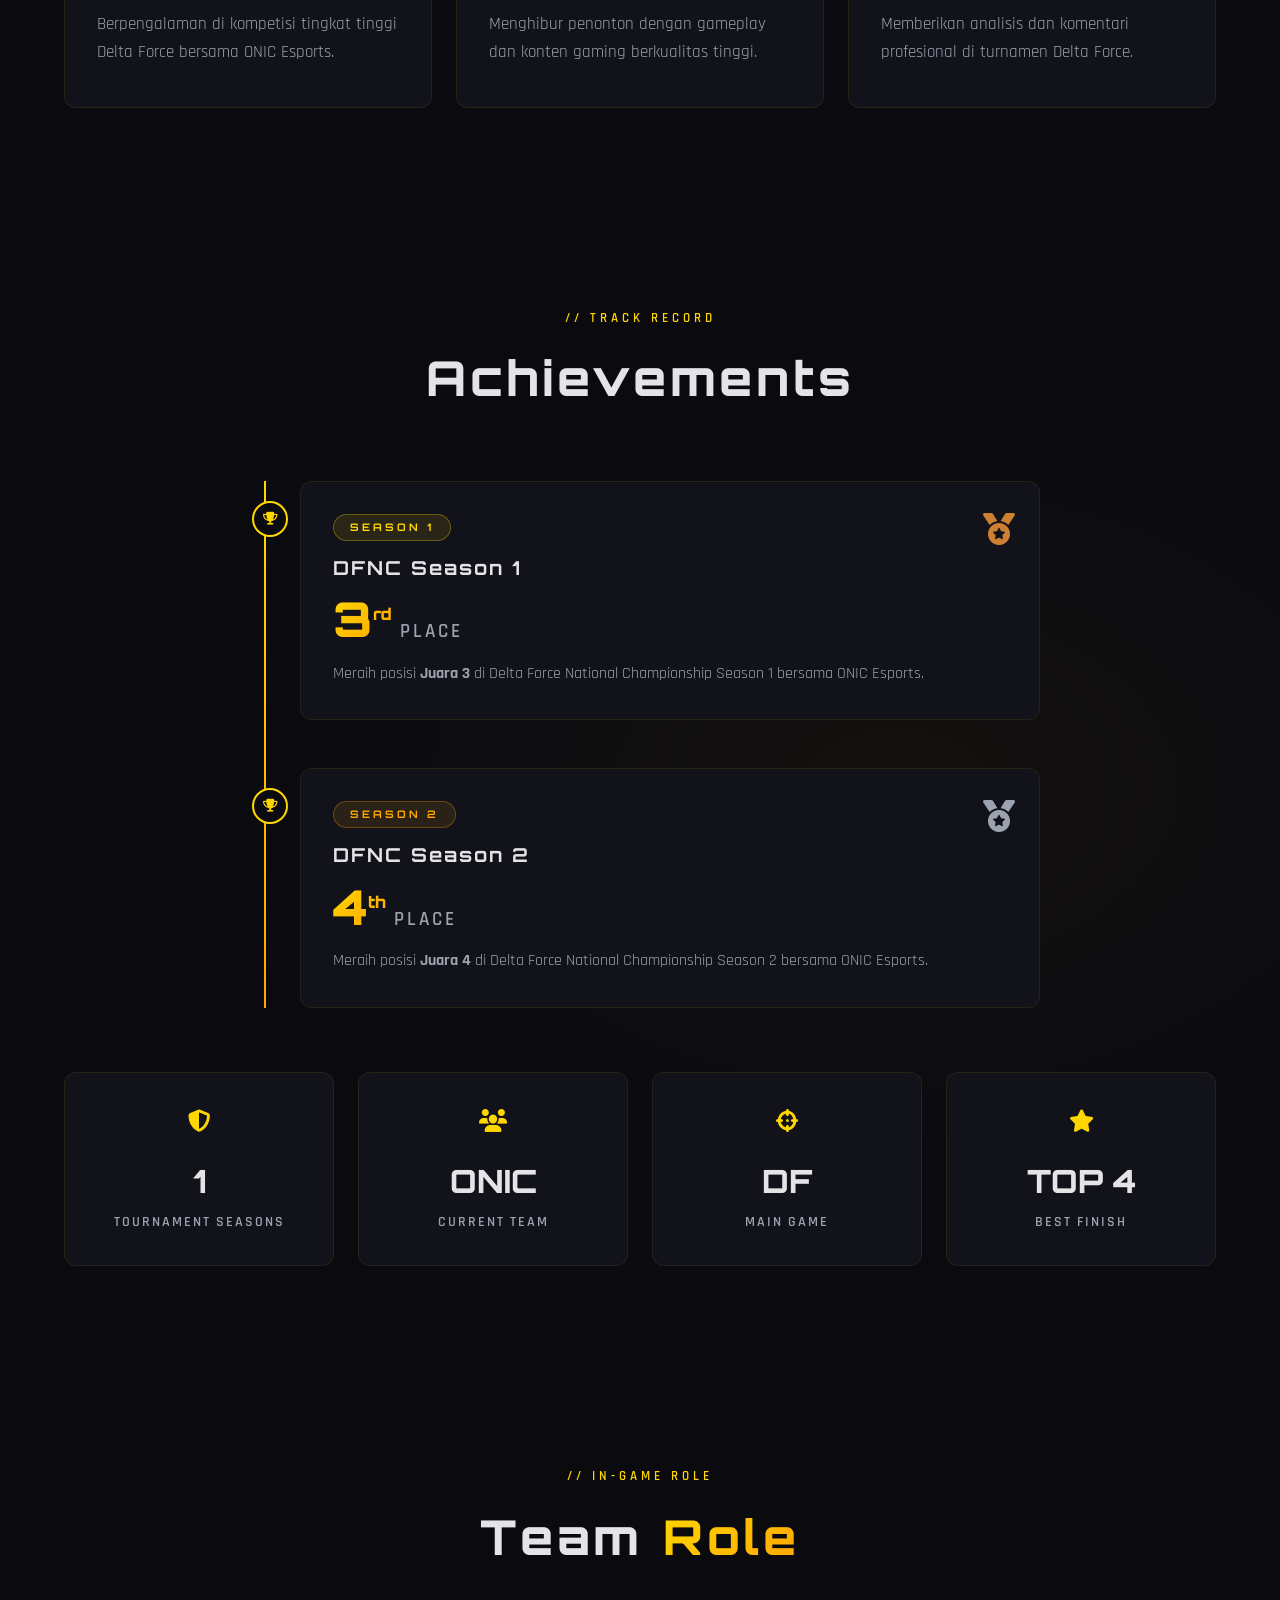
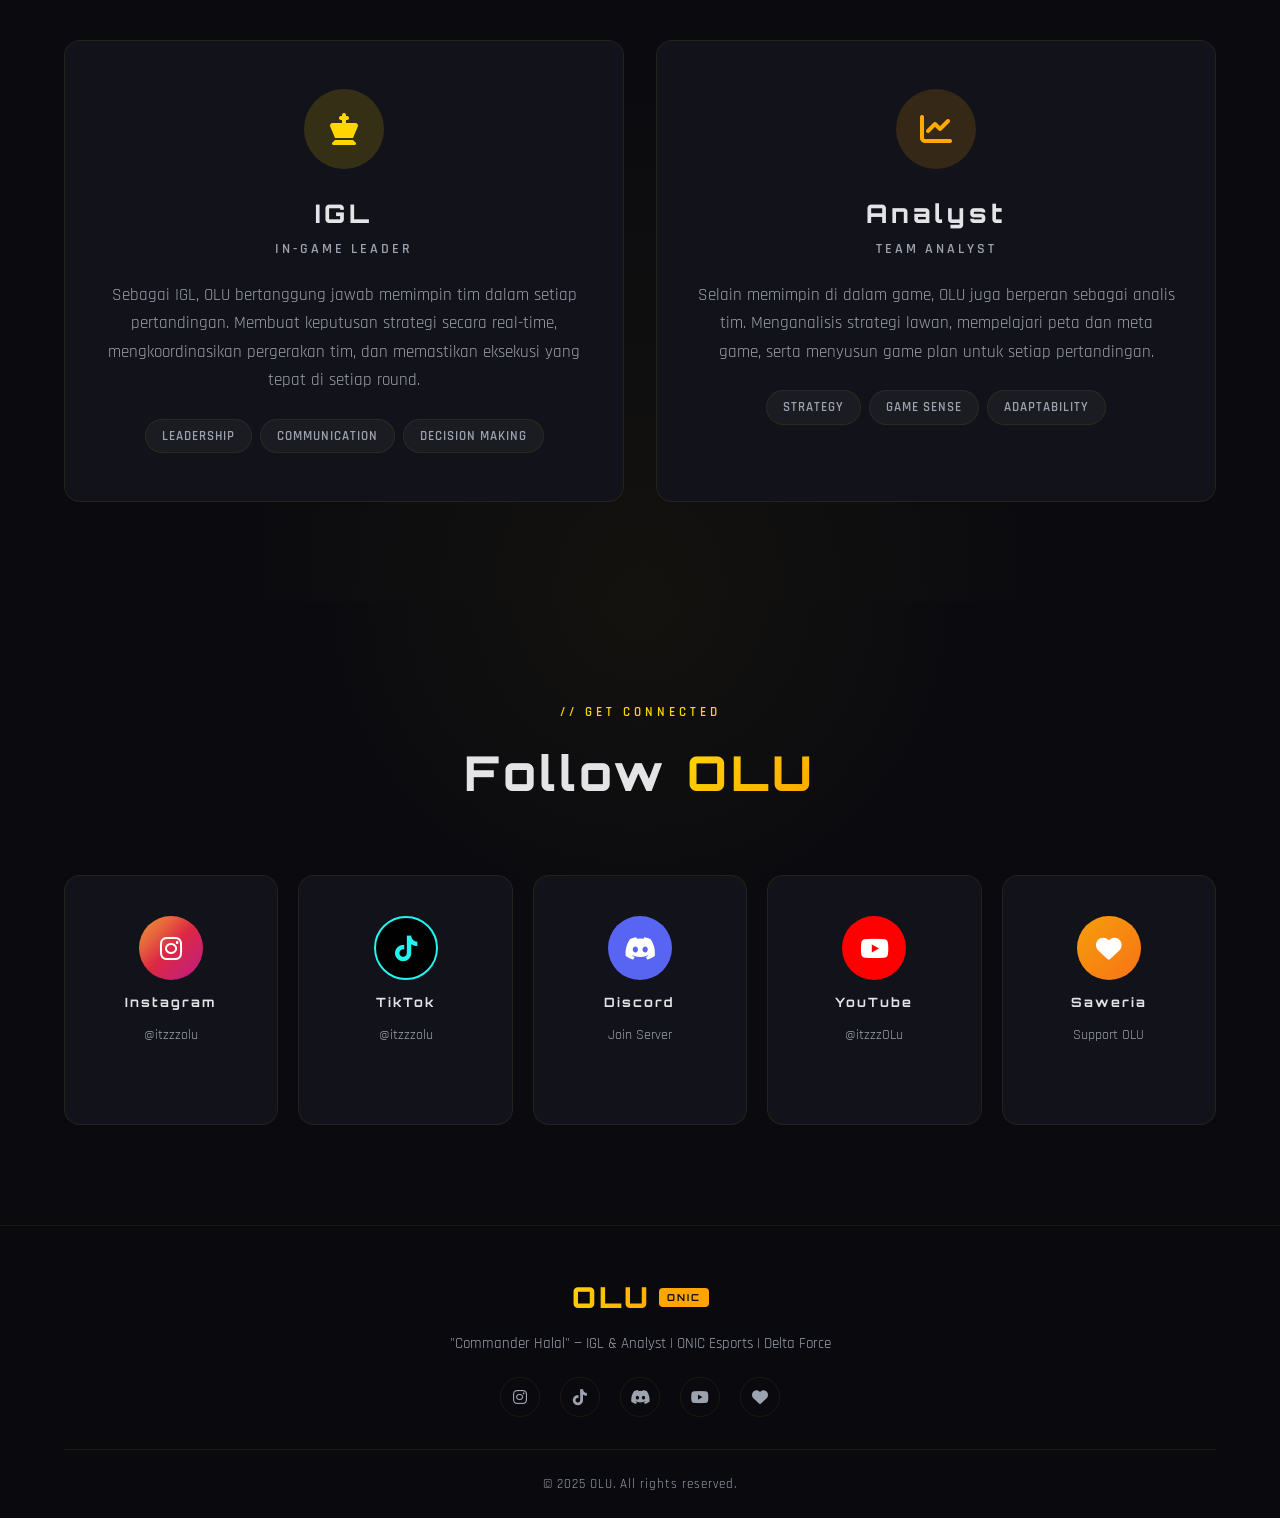
==== commit 57726761: "feat: add ONIC Esports and Delta Force logos to hero section - Added ONIC x Delta Force logo display" ====
--- a/index.html
+++ b/index.html
@@ -41,12 +41,20 @@
     <section class="hero" id="hero">
         <div class="hero-overlay"></div>
         <div class="hero-content">
+            <!-- Team & Game Logos -->
+            <div class="hero-logos">
+                <div class="hero-logo-item">
+                    <img src="assets/onic-logo.png" alt="ONIC Esports Logo" class="hero-logo-img">
+                </div>
+                <span class="hero-logo-divider">×</span>
+                <div class="hero-logo-item">
+                    <img src="assets/deltaforce-logo.png" alt="Delta Force Logo" class="hero-logo-img df-logo">
+                </div>
+            </div>
+            <!-- Profile Photo -->
             <div class="hero-profile">
                 <div class="hero-photo-wrapper">
                     <img src="assets/olu-photo.jpg" alt="OLU - ONIC Esports" class="hero-photo">
-                    <div class="hero-team-logo">
-                        <img src="assets/onic-logo.png" alt="ONIC Esports Logo">
-                    </div>
                 </div>
             </div>
             <div class="hero-badge">ONIC ESPORTS</div>
--- a/style.css
+++ b/style.css
@@ -219,7 +219,54 @@
     padding: 0 24px;
 }
 
-/* Hero Photo & Logo */
+/* Hero Logos (ONIC x Delta Force) */
+.hero-logos {
+    display: flex;
+    align-items: center;
+    justify-content: center;
+    gap: 20px;
+    margin-bottom: 20px;
+    animation: fadeInDown 1s ease both;
+}
+
+.hero-logo-item {
+    width: 80px;
+    height: 80px;
+    display: flex;
+    align-items: center;
+    justify-content: center;
+    background: rgba(255, 255, 255, 0.05);
+    border: 1px solid rgba(255, 215, 0, 0.2);
+    border-radius: 16px;
+    padding: 12px;
+    transition: all 0.3s ease;
+}
+
+.hero-logo-item:hover {
+    border-color: rgba(255, 215, 0, 0.5);
+    box-shadow: 0 0 20px rgba(255, 215, 0, 0.2);
+    transform: scale(1.05);
+}
+
+.hero-logo-img {
+    width: 100%;
+    height: 100%;
+    object-fit: contain;
+}
+
+.hero-logo-img.df-logo {
+    filter: brightness(1.2);
+}
+
+.hero-logo-divider {
+    font-family: 'Orbitron', sans-serif;
+    font-size: 1.2rem;
+    font-weight: 700;
+    color: var(--primary);
+    opacity: 0.6;
+}
+
+/* Hero Photo */
 .hero-profile {
     display: flex;
     flex-direction: column;
@@ -231,8 +278,8 @@
 
 .hero-photo-wrapper {
     position: relative;
-    width: 180px;
-    height: 180px;
+    width: 160px;
+    height: 160px;
 }
 
 .hero-photo {
@@ -242,25 +289,6 @@
     object-fit: cover;
     border: 3px solid var(--primary);
     box-shadow: 0 0 30px rgba(255, 215, 0, 0.3), 0 0 60px rgba(255, 215, 0, 0.1);
-}
-
-.hero-team-logo {
-    position: absolute;
-    bottom: -5px;
-    right: -5px;
-    width: 56px;
-    height: 56px;
-    border-radius: 50%;
-    background: var(--bg-dark);
-    border: 2px solid var(--primary);
-    padding: 6px;
-    box-shadow: 0 0 15px rgba(255, 215, 0, 0.3);
-}
-
-.hero-team-logo img {
-    width: 100%;
-    height: 100%;
-    object-fit: contain;
 }
 
 .hero-badge {
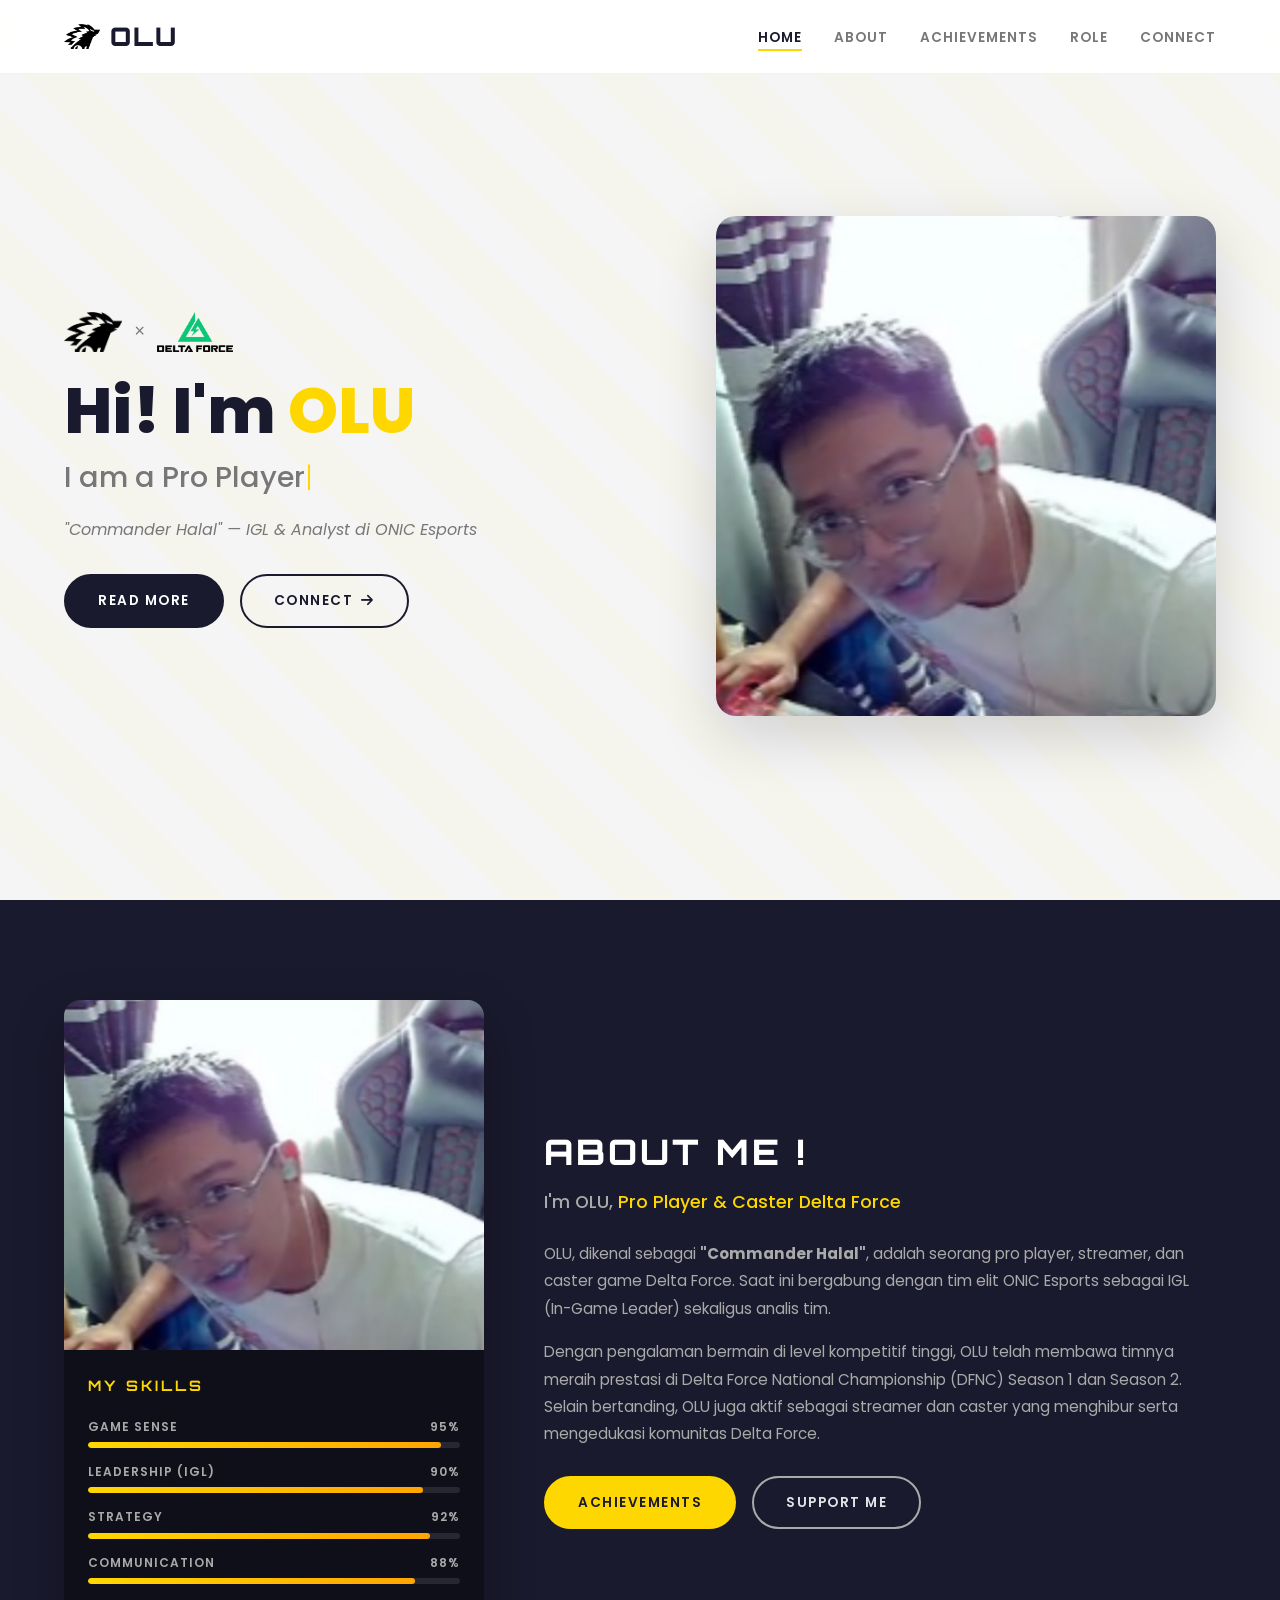
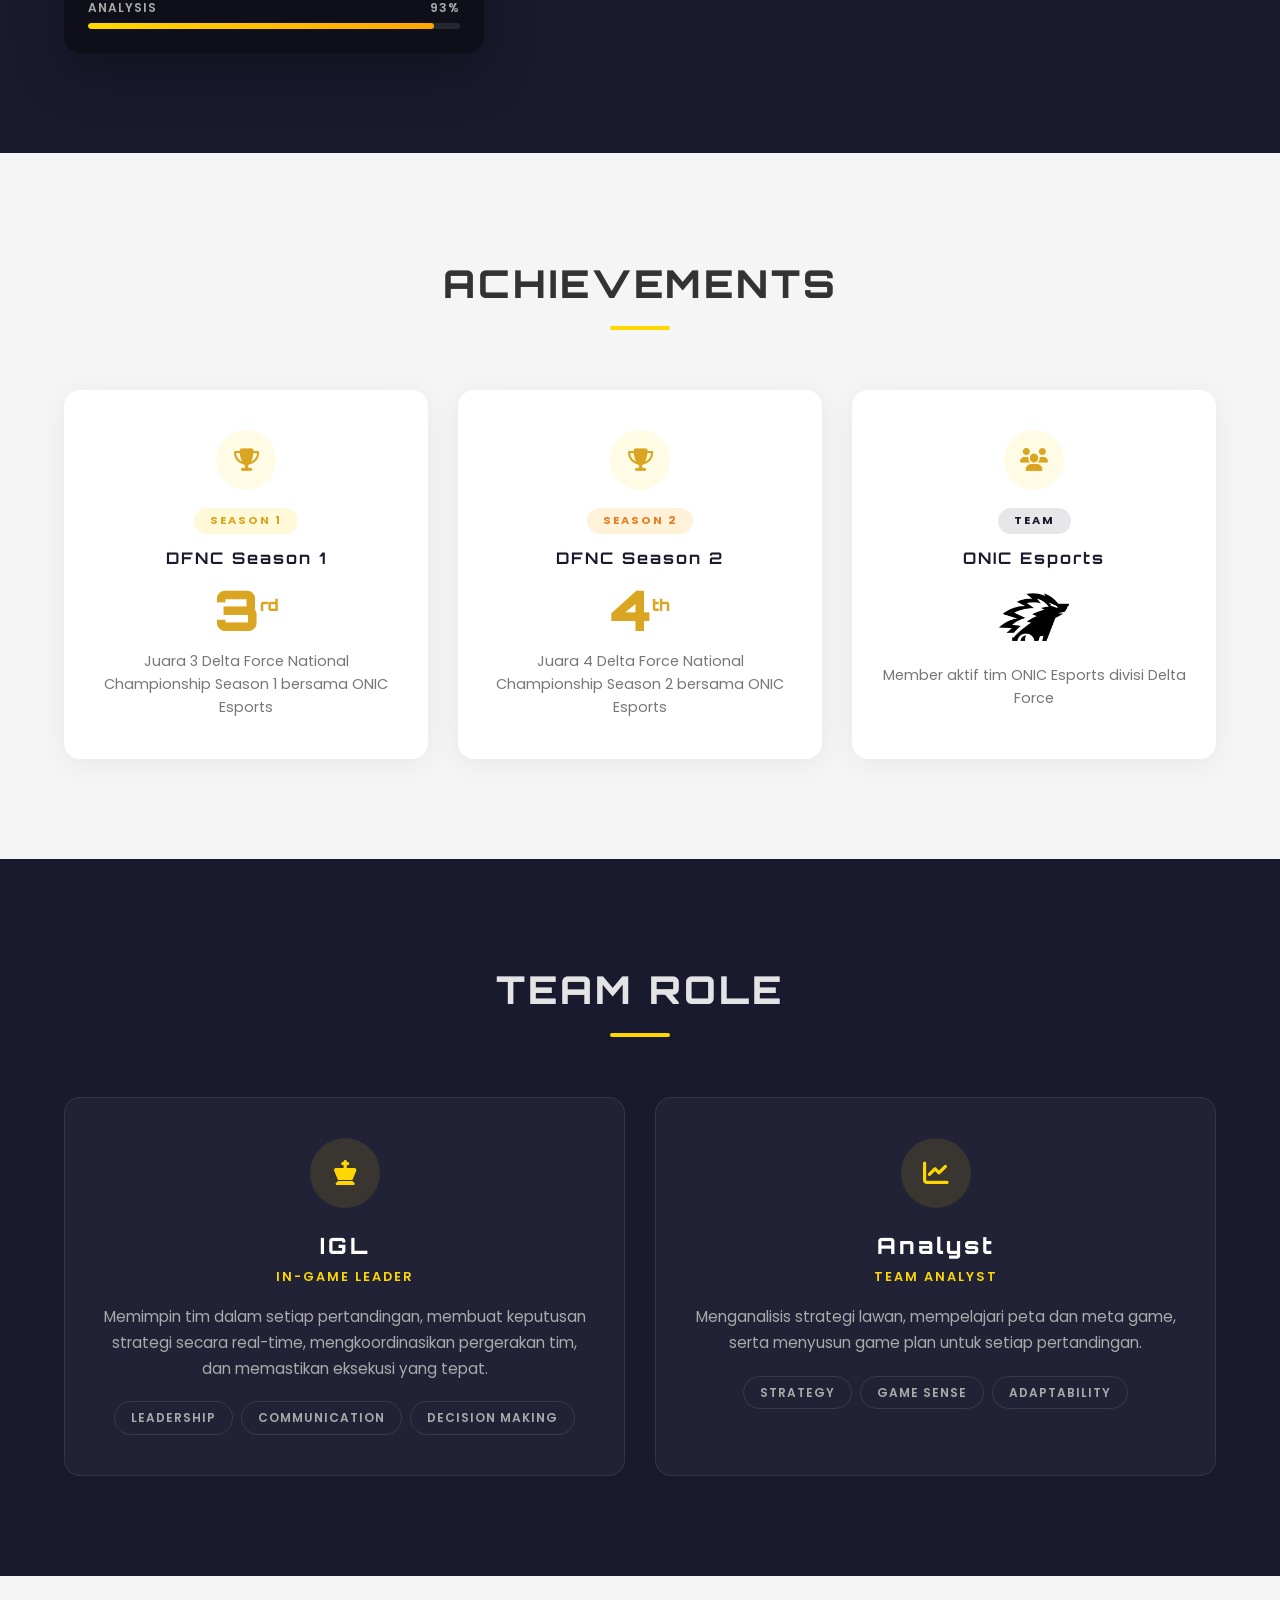
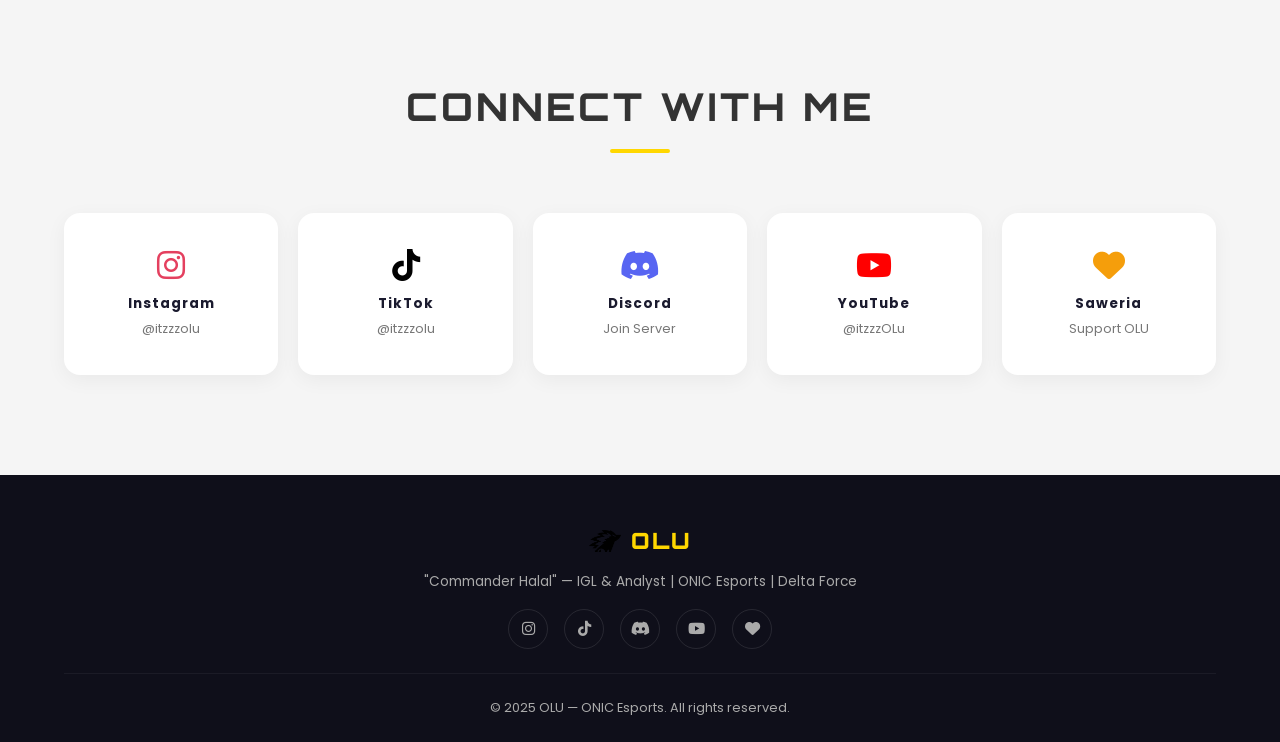
==== commit 5141c5ac: "redesign: Rubrash-style layout with hero photo, about section with skill bars - Hero section: large " ====
--- a/index.html
+++ b/index.html
@@ -7,276 +7,216 @@
     <meta name="description" content="Official profile of OLU — Pro Player, Streamer, dan Caster Delta Force dari ONIC Esports. Commander Halal. IGL & Team Analyst.">
     <link rel="preconnect" href="https://fonts.googleapis.com">
     <link rel="preconnect" href="https://fonts.gstatic.com" crossorigin>
-    <link href="https://fonts.googleapis.com/css2?family=Orbitron:wght@400;500;600;700;800;900&family=Rajdhani:wght@300;400;500;600;700&family=Inter:wght@300;400;500;600&display=swap" rel="stylesheet">
+    <link href="https://fonts.googleapis.com/css2?family=Poppins:wght@300;400;500;600;700;800;900&family=Orbitron:wght@400;500;600;700;800;900&display=swap" rel="stylesheet">
     <link rel="stylesheet" href="https://cdnjs.cloudflare.com/ajax/libs/font-awesome/6.5.1/css/all.min.css">
     <link rel="stylesheet" href="style.css">
 </head>
 <body>
-    <!-- Particle Background -->
-    <canvas id="particles"></canvas>
 
     <!-- Navigation -->
     <nav class="navbar" id="navbar">
         <div class="nav-container">
             <a href="#hero" class="nav-logo">
+                <img src="assets/onic-logo.png" alt="ONIC" class="nav-logo-img">
                 <span class="logo-text">OLU</span>
-                <span class="logo-tag">ONIC</span>
             </a>
-            <ul class="nav-links">
-                <li><a href="#hero">Home</a></li>
-                <li><a href="#about">About</a></li>
-                <li><a href="#achievements">Achievements</a></li>
-                <li><a href="#role">Role</a></li>
-                <li><a href="#socials">Connect</a></li>
+            <ul class="nav-links" id="navLinks">
+                <li><a href="#hero" class="active">HOME</a></li>
+                <li><a href="#about">ABOUT</a></li>
+                <li><a href="#achievements">ACHIEVEMENTS</a></li>
+                <li><a href="#role">ROLE</a></li>
+                <li><a href="#socials">CONNECT</a></li>
             </ul>
             <button class="nav-toggle" id="navToggle" aria-label="Toggle menu">
-                <span></span>
-                <span></span>
-                <span></span>
+                <i class="fas fa-bars"></i>
             </button>
         </div>
     </nav>
 
     <!-- Hero Section -->
     <section class="hero" id="hero">
-        <div class="hero-overlay"></div>
-        <div class="hero-content">
-            <!-- Team & Game Logos -->
-            <div class="hero-logos">
-                <div class="hero-logo-item">
-                    <img src="assets/onic-logo.png" alt="ONIC Esports Logo" class="hero-logo-img">
-                </div>
-                <span class="hero-logo-divider">×</span>
-                <div class="hero-logo-item">
-                    <img src="assets/deltaforce-logo.png" alt="Delta Force Logo" class="hero-logo-img df-logo">
-                </div>
-            </div>
-            <!-- Profile Photo -->
-            <div class="hero-profile">
-                <div class="hero-photo-wrapper">
-                    <img src="assets/olu-photo.jpg" alt="OLU - ONIC Esports" class="hero-photo">
-                </div>
-            </div>
-            <div class="hero-badge">ONIC ESPORTS</div>
-            <h1 class="hero-title">
-                <span class="hero-name">OLU</span>
-                <span class="hero-alias">"Commander Halal"</span>
-            </h1>
-            <p class="hero-subtitle">Pro Player &bull; Streamer &bull; Caster</p>
-            <p class="hero-game">
-                <span class="game-icon"><i class="fas fa-crosshairs"></i></span>
-                DELTA FORCE
-            </p>
-            <div class="hero-cta">
-                <a href="#about" class="btn btn-primary">Discover More</a>
-                <a href="#socials" class="btn btn-outline">Connect</a>
-            </div>
-        </div>
-        <div class="scroll-indicator">
-            <span>Scroll</span>
-            <div class="scroll-line"></div>
+        <div class="hero-bg-pattern"></div>
+        <div class="hero-inner">
+            <div class="hero-text">
+                <div class="hero-logos">
+                    <img src="assets/onic-logo.png" alt="ONIC Esports" class="hero-logo-small">
+                    <span class="hero-logo-x">&times;</span>
+                    <img src="assets/deltaforce-logo.png" alt="Delta Force" class="hero-logo-small df">
+                </div>
+                <h1>Hi! I'm <span class="text-primary">OLU</span></h1>
+                <h2>I am a <span class="typewriter" id="typewriter"></span><span class="cursor">|</span></h2>
+                <p class="hero-tagline">"Commander Halal" &mdash; IGL & Analyst di ONIC Esports</p>
+                <div class="hero-buttons">
+                    <a href="#about" class="btn btn-primary">READ MORE</a>
+                    <a href="#socials" class="btn btn-outline">CONNECT <i class="fas fa-arrow-right"></i></a>
+                </div>
+            </div>
+            <div class="hero-image">
+                <img src="assets/olu-photo.jpg" alt="OLU - ONIC Esports Pro Player">
+            </div>
         </div>
     </section>
 
     <!-- About Section -->
-    <section class="section about" id="about">
+    <section class="section-dark" id="about">
+        <div class="container about-container">
+            <div class="about-left">
+                <div class="about-photo-card">
+                    <img src="assets/olu-photo.jpg" alt="OLU" class="about-photo">
+                    <div class="skills-overlay">
+                        <h3>MY SKILLS</h3>
+                        <div class="skill-item">
+                            <div class="skill-info">
+                                <span>GAME SENSE</span>
+                                <span>95%</span>
+                            </div>
+                            <div class="skill-bar"><div class="skill-fill" data-width="95"></div></div>
+                        </div>
+                        <div class="skill-item">
+                            <div class="skill-info">
+                                <span>LEADERSHIP (IGL)</span>
+                                <span>90%</span>
+                            </div>
+                            <div class="skill-bar"><div class="skill-fill" data-width="90"></div></div>
+                        </div>
+                        <div class="skill-item">
+                            <div class="skill-info">
+                                <span>STRATEGY</span>
+                                <span>92%</span>
+                            </div>
+                            <div class="skill-bar"><div class="skill-fill" data-width="92"></div></div>
+                        </div>
+                        <div class="skill-item">
+                            <div class="skill-info">
+                                <span>COMMUNICATION</span>
+                                <span>88%</span>
+                            </div>
+                            <div class="skill-bar"><div class="skill-fill" data-width="88"></div></div>
+                        </div>
+                        <div class="skill-item">
+                            <div class="skill-info">
+                                <span>ANALYSIS</span>
+                                <span>93%</span>
+                            </div>
+                            <div class="skill-bar"><div class="skill-fill" data-width="93"></div></div>
+                        </div>
+                    </div>
+                </div>
+            </div>
+            <div class="about-right">
+                <h2>ABOUT ME !</h2>
+                <h3>I'm OLU, <span class="text-primary">Pro Player & Caster Delta Force</span></h3>
+                <p>OLU, dikenal sebagai <strong>"Commander Halal"</strong>, adalah seorang pro player, streamer, dan caster game Delta Force. Saat ini bergabung dengan tim elit ONIC Esports sebagai IGL (In-Game Leader) sekaligus analis tim.</p>
+                <p>Dengan pengalaman bermain di level kompetitif tinggi, OLU telah membawa timnya meraih prestasi di Delta Force National Championship (DFNC) Season 1 dan Season 2. Selain bertanding, OLU juga aktif sebagai streamer dan caster yang menghibur serta mengedukasi komunitas Delta Force.</p>
+                <div class="about-buttons">
+                    <a href="#achievements" class="btn btn-primary">ACHIEVEMENTS</a>
+                    <a href="https://saweria.co/ItzzzOLU" target="_blank" class="btn btn-outline">SUPPORT ME</a>
+                </div>
+            </div>
+        </div>
+    </section>
+
+    <!-- Achievements Section -->
+    <section class="section-light" id="achievements">
         <div class="container">
             <div class="section-header">
-                <span class="section-tag">// WHO IS OLU</span>
-                <h2 class="section-title">About <span class="highlight">OLU</span></h2>
-            </div>
-            <div class="about-grid">
-                <div class="about-card about-main">
-                    <div class="card-glow"></div>
-                    <div class="about-icon">
-                        <i class="fas fa-user-astronaut"></i>
-                    </div>
-                    <h3>The Commander</h3>
-                    <p>OLU, dikenal sebagai <strong>"Commander Halal"</strong>, adalah seorang pro player, streamer, dan caster game <strong>Delta Force</strong>. Saat ini bergabung dengan tim elit <strong>ONIC Esports</strong>, OLU membawa pengalaman dan skill yang luar biasa di setiap pertandingan.</p>
-                </div>
-                <div class="about-card">
-                    <div class="card-glow"></div>
-                    <div class="about-icon">
-                        <i class="fas fa-gamepad"></i>
-                    </div>
-                    <h3>Pro Player</h3>
-                    <p>Berpengalaman di kompetisi tingkat tinggi Delta Force bersama ONIC Esports.</p>
-                </div>
-                <div class="about-card">
-                    <div class="card-glow"></div>
-                    <div class="about-icon">
-                        <i class="fas fa-video"></i>
-                    </div>
-                    <h3>Streamer</h3>
-                    <p>Menghibur penonton dengan gameplay dan konten gaming berkualitas tinggi.</p>
-                </div>
-                <div class="about-card">
-                    <div class="card-glow"></div>
-                    <div class="about-icon">
-                        <i class="fas fa-microphone-alt"></i>
-                    </div>
-                    <h3>Caster</h3>
-                    <p>Memberikan analisis dan komentari profesional di turnamen Delta Force.</p>
-                </div>
-            </div>
-        </div>
-    </section>
-
-    <!-- Achievements Section -->
-    <section class="section achievements" id="achievements">
+                <h2>ACHIEVEMENTS</h2>
+                <div class="section-line"></div>
+            </div>
+            <div class="achievements-grid">
+                <div class="achievement-card">
+                    <div class="achievement-icon"><i class="fas fa-trophy"></i></div>
+                    <div class="achievement-badge">SEASON 1</div>
+                    <h3>DFNC Season 1</h3>
+                    <div class="achievement-rank">3<sup>rd</sup></div>
+                    <p>Juara 3 Delta Force National Championship Season 1 bersama ONIC Esports</p>
+                </div>
+                <div class="achievement-card">
+                    <div class="achievement-icon"><i class="fas fa-trophy"></i></div>
+                    <div class="achievement-badge s2">SEASON 2</div>
+                    <h3>DFNC Season 2</h3>
+                    <div class="achievement-rank">4<sup>th</sup></div>
+                    <p>Juara 4 Delta Force National Championship Season 2 bersama ONIC Esports</p>
+                </div>
+                <div class="achievement-card">
+                    <div class="achievement-icon"><i class="fas fa-users"></i></div>
+                    <div class="achievement-badge team">TEAM</div>
+                    <h3>ONIC Esports</h3>
+                    <div class="achievement-team-logo">
+                        <img src="assets/onic-logo.png" alt="ONIC">
+                    </div>
+                    <p>Member aktif tim ONIC Esports divisi Delta Force</p>
+                </div>
+            </div>
+        </div>
+    </section>
+
+    <!-- Role Section -->
+    <section class="section-dark" id="role">
+        <div class="container">
+            <div class="section-header light">
+                <h2>TEAM ROLE</h2>
+                <div class="section-line"></div>
+            </div>
+            <div class="role-grid">
+                <div class="role-card">
+                    <div class="role-icon"><i class="fas fa-chess-king"></i></div>
+                    <h3>IGL</h3>
+                    <span class="role-subtitle">In-Game Leader</span>
+                    <p>Memimpin tim dalam setiap pertandingan, membuat keputusan strategi secara real-time, mengkoordinasikan pergerakan tim, dan memastikan eksekusi yang tepat.</p>
+                    <div class="role-tags">
+                        <span>Leadership</span>
+                        <span>Communication</span>
+                        <span>Decision Making</span>
+                    </div>
+                </div>
+                <div class="role-card">
+                    <div class="role-icon"><i class="fas fa-chart-line"></i></div>
+                    <h3>Analyst</h3>
+                    <span class="role-subtitle">Team Analyst</span>
+                    <p>Menganalisis strategi lawan, mempelajari peta dan meta game, serta menyusun game plan untuk setiap pertandingan.</p>
+                    <div class="role-tags">
+                        <span>Strategy</span>
+                        <span>Game Sense</span>
+                        <span>Adaptability</span>
+                    </div>
+                </div>
+            </div>
+        </div>
+    </section>
+
+    <!-- Social Section -->
+    <section class="section-light" id="socials">
         <div class="container">
             <div class="section-header">
-                <span class="section-tag">// TRACK RECORD</span>
-                <h2 class="section-title">Achievements</h2>
-            </div>
-            <div class="timeline">
-                <div class="timeline-item">
-                    <div class="timeline-marker">
-                        <i class="fas fa-trophy"></i>
-                    </div>
-                    <div class="timeline-content">
-                        <div class="timeline-badge season1">SEASON 1</div>
-                        <h3>DFNC Season 1</h3>
-                        <div class="achievement-rank">
-                            <span class="rank-number">3<sup>rd</sup></span>
-                            <span class="rank-label">Place</span>
-                        </div>
-                        <p>Meraih posisi <strong>Juara 3</strong> di Delta Force National Championship Season 1 bersama ONIC Esports.</p>
-                        <div class="achievement-medal bronze">
-                            <i class="fas fa-medal"></i>
-                        </div>
-                    </div>
-                </div>
-                <div class="timeline-item">
-                    <div class="timeline-marker">
-                        <i class="fas fa-trophy"></i>
-                    </div>
-                    <div class="timeline-content">
-                        <div class="timeline-badge season2">SEASON 2</div>
-                        <h3>DFNC Season 2</h3>
-                        <div class="achievement-rank">
-                            <span class="rank-number">4<sup>th</sup></span>
-                            <span class="rank-label">Place</span>
-                        </div>
-                        <p>Meraih posisi <strong>Juara 4</strong> di Delta Force National Championship Season 2 bersama ONIC Esports.</p>
-                        <div class="achievement-medal silver-alt">
-                            <i class="fas fa-medal"></i>
-                        </div>
-                    </div>
-                </div>
-            </div>
-            <div class="stats-grid">
-                <div class="stat-card">
-                    <div class="stat-icon"><i class="fas fa-shield-halved"></i></div>
-                    <div class="stat-value" data-target="2">0</div>
-                    <div class="stat-label">Tournament Seasons</div>
-                </div>
-                <div class="stat-card">
-                    <div class="stat-icon"><i class="fas fa-users"></i></div>
-                    <div class="stat-value">ONIC</div>
-                    <div class="stat-label">Current Team</div>
-                </div>
-                <div class="stat-card">
-                    <div class="stat-icon"><i class="fas fa-crosshairs"></i></div>
-                    <div class="stat-value">DF</div>
-                    <div class="stat-label">Main Game</div>
-                </div>
-                <div class="stat-card">
-                    <div class="stat-icon"><i class="fas fa-star"></i></div>
-                    <div class="stat-value">TOP 4</div>
-                    <div class="stat-label">Best Finish</div>
-                </div>
-            </div>
-        </div>
-    </section>
-
-    <!-- Role Section -->
-    <section class="section role" id="role">
-        <div class="container">
-            <div class="section-header">
-                <span class="section-tag">// IN-GAME ROLE</span>
-                <h2 class="section-title">Team <span class="highlight">Role</span></h2>
-            </div>
-            <div class="role-grid">
-                <div class="role-card role-igl">
-                    <div class="role-icon-wrapper">
-                        <div class="role-icon-bg"></div>
-                        <i class="fas fa-chess-king"></i>
-                    </div>
-                    <h3>IGL</h3>
-                    <p class="role-full">In-Game Leader</p>
-                    <p class="role-desc">Sebagai IGL, OLU bertanggung jawab memimpin tim dalam setiap pertandingan. Membuat keputusan strategi secara real-time, mengkoordinasikan pergerakan tim, dan memastikan eksekusi yang tepat di setiap round.</p>
-                    <div class="role-traits">
-                        <span class="trait">Leadership</span>
-                        <span class="trait">Communication</span>
-                        <span class="trait">Decision Making</span>
-                    </div>
-                </div>
-                <div class="role-card role-analyst">
-                    <div class="role-icon-wrapper">
-                        <div class="role-icon-bg"></div>
-                        <i class="fas fa-chart-line"></i>
-                    </div>
-                    <h3>Analyst</h3>
-                    <p class="role-full">Team Analyst</p>
-                    <p class="role-desc">Selain memimpin di dalam game, OLU juga berperan sebagai analis tim. Menganalisis strategi lawan, mempelajari peta dan meta game, serta menyusun game plan untuk setiap pertandingan.</p>
-                    <div class="role-traits">
-                        <span class="trait">Strategy</span>
-                        <span class="trait">Game Sense</span>
-                        <span class="trait">Adaptability</span>
-                    </div>
-                </div>
-            </div>
-        </div>
-    </section>
-
-    <!-- Social Section -->
-    <section class="section socials" id="socials">
-        <div class="container">
-            <div class="section-header">
-                <span class="section-tag">// GET CONNECTED</span>
-                <h2 class="section-title">Follow <span class="highlight">OLU</span></h2>
+                <h2>CONNECT WITH ME</h2>
+                <div class="section-line"></div>
             </div>
             <div class="socials-grid">
-                <a href="https://www.instagram.com/itzzzolu?utm_source=ig_web_button_share_sheet&igsh=ZDNlZDc0MzIxNw==" target="_blank" rel="noopener noreferrer" class="social-card instagram">
-                    <div class="social-icon">
-                        <i class="fab fa-instagram"></i>
-                    </div>
+                <a href="https://www.instagram.com/itzzzolu?utm_source=ig_web_button_share_sheet&igsh=ZDNlZDc0MzIxNw==" target="_blank" rel="noopener noreferrer" class="social-card">
+                    <i class="fab fa-instagram"></i>
                     <h3>Instagram</h3>
                     <p>@itzzzolu</p>
-                    <span class="social-arrow"><i class="fas fa-arrow-right"></i></span>
-                </a>
-                <a href="https://www.tiktok.com/@itzzzolu?is_from_webapp=1&sender_device=pc" target="_blank" rel="noopener noreferrer" class="social-card tiktok">
-                    <div class="social-icon">
-                        <i class="fab fa-tiktok"></i>
-                    </div>
+                </a>
+                <a href="https://www.tiktok.com/@itzzzolu?is_from_webapp=1&sender_device=pc" target="_blank" rel="noopener noreferrer" class="social-card">
+                    <i class="fab fa-tiktok"></i>
                     <h3>TikTok</h3>
                     <p>@itzzzolu</p>
-                    <span class="social-arrow"><i class="fas fa-arrow-right"></i></span>
-                </a>
-                <a href="https://discord.com/invite/6esqP75z" target="_blank" rel="noopener noreferrer" class="social-card discord">
-                    <div class="social-icon">
-                        <i class="fab fa-discord"></i>
-                    </div>
+                </a>
+                <a href="https://discord.com/invite/6esqP75z" target="_blank" rel="noopener noreferrer" class="social-card">
+                    <i class="fab fa-discord"></i>
                     <h3>Discord</h3>
                     <p>Join Server</p>
-                    <span class="social-arrow"><i class="fas fa-arrow-right"></i></span>
-                </a>
-                <a href="https://www.youtube.com/@itzzzOLu" target="_blank" rel="noopener noreferrer" class="social-card youtube">
-                    <div class="social-icon">
-                        <i class="fab fa-youtube"></i>
-                    </div>
+                </a>
+                <a href="https://www.youtube.com/@itzzzOLu" target="_blank" rel="noopener noreferrer" class="social-card">
+                    <i class="fab fa-youtube"></i>
                     <h3>YouTube</h3>
                     <p>@itzzzOLu</p>
-                    <span class="social-arrow"><i class="fas fa-arrow-right"></i></span>
-                </a>
-                <a href="https://saweria.co/ItzzzOLU" target="_blank" rel="noopener noreferrer" class="social-card saweria">
-                    <div class="social-icon">
-                        <i class="fas fa-heart"></i>
-                    </div>
+                </a>
+                <a href="https://saweria.co/ItzzzOLU" target="_blank" rel="noopener noreferrer" class="social-card">
+                    <i class="fas fa-heart"></i>
                     <h3>Saweria</h3>
                     <p>Support OLU</p>
-                    <span class="social-arrow"><i class="fas fa-arrow-right"></i></span>
                 </a>
             </div>
         </div>
@@ -287,20 +227,20 @@
         <div class="container">
             <div class="footer-content">
                 <div class="footer-logo">
-                    <span class="logo-text">OLU</span>
-                    <span class="logo-tag">ONIC</span>
-                </div>
-                <p class="footer-text">"Commander Halal" &mdash; IGL &amp; Analyst | ONIC Esports | Delta Force</p>
+                    <img src="assets/onic-logo.png" alt="ONIC" class="footer-logo-img">
+                    <span>OLU</span>
+                </div>
+                <p>"Commander Halal" &mdash; IGL & Analyst | ONIC Esports | Delta Force</p>
                 <div class="footer-socials">
-                    <a href="https://www.instagram.com/itzzzolu?utm_source=ig_web_button_share_sheet&igsh=ZDNlZDc0MzIxNw==" target="_blank" rel="noopener noreferrer" aria-label="Instagram"><i class="fab fa-instagram"></i></a>
-                    <a href="https://www.tiktok.com/@itzzzolu?is_from_webapp=1&sender_device=pc" target="_blank" rel="noopener noreferrer" aria-label="TikTok"><i class="fab fa-tiktok"></i></a>
-                    <a href="https://discord.com/invite/6esqP75z" target="_blank" rel="noopener noreferrer" aria-label="Discord"><i class="fab fa-discord"></i></a>
-                    <a href="https://www.youtube.com/@itzzzOLu" target="_blank" rel="noopener noreferrer" aria-label="YouTube"><i class="fab fa-youtube"></i></a>
-                    <a href="https://saweria.co/ItzzzOLU" target="_blank" rel="noopener noreferrer" aria-label="Saweria"><i class="fas fa-heart"></i></a>
+                    <a href="https://www.instagram.com/itzzzolu?utm_source=ig_web_button_share_sheet&igsh=ZDNlZDc0MzIxNw==" target="_blank" aria-label="Instagram"><i class="fab fa-instagram"></i></a>
+                    <a href="https://www.tiktok.com/@itzzzolu?is_from_webapp=1&sender_device=pc" target="_blank" aria-label="TikTok"><i class="fab fa-tiktok"></i></a>
+                    <a href="https://discord.com/invite/6esqP75z" target="_blank" aria-label="Discord"><i class="fab fa-discord"></i></a>
+                    <a href="https://www.youtube.com/@itzzzOLu" target="_blank" aria-label="YouTube"><i class="fab fa-youtube"></i></a>
+                    <a href="https://saweria.co/ItzzzOLU" target="_blank" aria-label="Saweria"><i class="fas fa-heart"></i></a>
                 </div>
             </div>
             <div class="footer-bottom">
-                <p>&copy; 2025 OLU. All rights reserved.</p>
+                <p>&copy; 2025 OLU — ONIC Esports. All rights reserved.</p>
             </div>
         </div>
     </footer>
--- a/style.css
+++ b/style.css
@@ -1,23 +1,20 @@
 /* ============================================
    OLU — Pro Player Profile Website
-   Theme: ONIC Esports (Yellow & Black)
+   Theme: ONIC Esports (Rubrash-style layout)
    ============================================ */
 
 :root {
     --primary: #FFD700;
     --primary-dark: #DAA520;
     --secondary: #FFA500;
-    --accent: #FFAA00;
-    --bg-dark: #0a0a0f;
-    --bg-card: #12121a;
-    --bg-card-hover: #1a1a28;
-    --text: #e4e4e7;
-    --text-muted: #9ca3af;
-    --border: rgba(255, 215, 0, 0.08);
-    --glow: 0 0 20px rgba(255, 215, 0, 0.3);
-    --glow-secondary: 0 0 20px rgba(255, 165, 0, 0.3);
-    --gradient-primary: linear-gradient(135deg, #FFD700, #FFA500);
-    --gradient-hero: linear-gradient(180deg, rgba(10,10,15,0) 0%, rgba(10,10,15,0.8) 50%, rgba(10,10,15,1) 100%);
+    --dark: #1a1a2e;
+    --darker: #0f0f1a;
+    --light: #f5f5f5;
+    --white: #ffffff;
+    --text-dark: #333333;
+    --text-light: #e4e4e7;
+    --text-muted: #777777;
+    --text-muted-light: #aaaaaa;
 }
 
 * {
@@ -28,13 +25,12 @@
 
 html {
     scroll-behavior: smooth;
-    scroll-padding-top: 80px;
+    scroll-padding-top: 70px;
 }
 
 body {
-    font-family: 'Rajdhani', 'Inter', sans-serif;
-    background: var(--bg-dark);
-    color: var(--text);
+    font-family: 'Poppins', sans-serif;
+    color: var(--text-dark);
     overflow-x: hidden;
     line-height: 1.6;
 }
@@ -50,17 +46,8 @@
     padding: 0 24px;
 }
 
-/* ============================================
-   Particle Canvas
-   ============================================ */
-#particles {
-    position: fixed;
-    top: 0;
-    left: 0;
-    width: 100%;
-    height: 100%;
-    z-index: 0;
-    pointer-events: none;
+.text-primary {
+    color: var(--primary);
 }
 
 /* ============================================
@@ -73,15 +60,15 @@
     width: 100%;
     z-index: 1000;
     padding: 16px 0;
+    background: rgba(255, 255, 255, 0.95);
+    backdrop-filter: blur(10px);
+    border-bottom: 1px solid rgba(0,0,0,0.05);
     transition: all 0.3s ease;
-    background: transparent;
 }
 
 .navbar.scrolled {
-    background: rgba(10, 10, 15, 0.95);
-    backdrop-filter: blur(20px);
-    border-bottom: 1px solid var(--border);
     padding: 10px 0;
+    box-shadow: 0 2px 20px rgba(0,0,0,0.1);
 }
 
 .nav-container {
@@ -96,30 +83,21 @@
 .nav-logo {
     display: flex;
     align-items: center;
-    gap: 8px;
+    gap: 10px;
+}
+
+.nav-logo-img {
+    width: 36px;
+    height: 36px;
+    object-fit: contain;
 }
 
 .logo-text {
     font-family: 'Orbitron', sans-serif;
-    font-size: 1.8rem;
+    font-size: 1.6rem;
     font-weight: 900;
-    background: var(--gradient-primary);
-    -webkit-background-clip: text;
-    -webkit-text-fill-color: transparent;
-    background-clip: text;
-    letter-spacing: 3px;
-}
-
-.logo-tag {
-    font-family: 'Orbitron', sans-serif;
-    font-size: 0.6rem;
-    font-weight: 700;
-    color: var(--bg-dark);
-    background: var(--secondary);
-    padding: 2px 8px;
-    border-radius: 4px;
+    color: var(--dark);
     letter-spacing: 2px;
-    text-transform: uppercase;
 }
 
 .nav-links {
@@ -129,20 +107,19 @@
 }
 
 .nav-links a {
-    font-family: 'Rajdhani', sans-serif;
-    font-size: 0.95rem;
+    font-size: 0.85rem;
     font-weight: 600;
     color: var(--text-muted);
-    text-transform: uppercase;
-    letter-spacing: 2px;
+    letter-spacing: 1px;
     transition: color 0.3s ease;
     position: relative;
+    padding-bottom: 4px;
 }
 
 .nav-links a::after {
     content: '';
     position: absolute;
-    bottom: -4px;
+    bottom: 0;
     left: 0;
     width: 0;
     height: 2px;
@@ -152,7 +129,7 @@
 
 .nav-links a:hover,
 .nav-links a.active {
-    color: var(--primary);
+    color: var(--dark);
 }
 
 .nav-links a:hover::after,
@@ -162,741 +139,555 @@
 
 .nav-toggle {
     display: none;
-    flex-direction: column;
-    gap: 5px;
     background: none;
     border: none;
+    font-size: 1.4rem;
+    color: var(--dark);
     cursor: pointer;
-    padding: 4px;
-}
-
-.nav-toggle span {
-    width: 24px;
-    height: 2px;
-    background: var(--text);
-    transition: all 0.3s ease;
-}
-
-.nav-toggle.active span:nth-child(1) {
-    transform: rotate(45deg) translate(5px, 5px);
-}
-
-.nav-toggle.active span:nth-child(2) {
-    opacity: 0;
-}
-
-.nav-toggle.active span:nth-child(3) {
-    transform: rotate(-45deg) translate(5px, -5px);
-}
-
-/* ============================================
-   Hero Section
+}
+
+/* ============================================
+   Hero Section (Rubrash-style)
    ============================================ */
 .hero {
     position: relative;
     min-height: 100vh;
-    display: flex;
-    align-items: center;
-    justify-content: center;
-    text-align: center;
+    background: var(--light);
     overflow: hidden;
-    background:
-        radial-gradient(ellipse at 20% 50%, rgba(255, 215, 0, 0.08) 0%, transparent 50%),
-        radial-gradient(ellipse at 80% 50%, rgba(255, 170, 0, 0.08) 0%, transparent 50%),
-        radial-gradient(ellipse at 50% 80%, rgba(255, 165, 0, 0.05) 0%, transparent 50%);
-}
-
-.hero-overlay {
+    display: flex;
+    align-items: center;
+}
+
+.hero-bg-pattern {
     position: absolute;
     inset: 0;
-    background: var(--gradient-hero);
+    background-image:
+        repeating-linear-gradient(
+            45deg,
+            transparent,
+            transparent 40px,
+            rgba(255, 215, 0, 0.03) 40px,
+            rgba(255, 215, 0, 0.03) 80px
+        );
+    z-index: 0;
+}
+
+.hero-inner {
+    max-width: 1200px;
+    margin: 0 auto;
+    padding: 100px 24px 60px;
+    display: flex;
+    align-items: center;
+    justify-content: space-between;
+    gap: 40px;
+    position: relative;
     z-index: 1;
-}
-
-.hero-content {
+    width: 100%;
+}
+
+.hero-text {
+    flex: 1;
+    max-width: 580px;
+}
+
+.hero-logos {
+    display: flex;
+    align-items: center;
+    gap: 12px;
+    margin-bottom: 24px;
+}
+
+.hero-logo-small {
+    height: 40px;
+    width: auto;
+    object-fit: contain;
+}
+
+.hero-logo-small.df {
+    filter: brightness(0.8);
+}
+
+.hero-logo-x {
+    font-size: 1.2rem;
+    font-weight: 300;
+    color: var(--text-muted);
+}
+
+.hero-text h1 {
+    font-size: clamp(2.5rem, 5vw, 4rem);
+    font-weight: 800;
+    color: var(--dark);
+    line-height: 1.1;
+    margin-bottom: 8px;
+}
+
+.hero-text h2 {
+    font-size: clamp(1.2rem, 2.5vw, 1.8rem);
+    font-weight: 500;
+    color: var(--text-muted);
+    margin-bottom: 16px;
+    min-height: 2.4rem;
+}
+
+.cursor {
+    animation: blink 0.7s infinite;
+    color: var(--primary);
+    font-weight: 300;
+}
+
+@keyframes blink {
+    0%, 100% { opacity: 1; }
+    50% { opacity: 0; }
+}
+
+.hero-tagline {
+    font-size: 1rem;
+    color: var(--text-muted);
+    margin-bottom: 32px;
+    font-style: italic;
+}
+
+.hero-buttons {
+    display: flex;
+    gap: 16px;
+    flex-wrap: wrap;
+}
+
+.btn {
+    font-family: 'Poppins', sans-serif;
+    font-size: 0.85rem;
+    font-weight: 600;
+    letter-spacing: 1.5px;
+    padding: 14px 32px;
+    border-radius: 50px;
+    cursor: pointer;
+    transition: all 0.3s ease;
+    border: 2px solid transparent;
+    display: inline-flex;
+    align-items: center;
+    gap: 8px;
+}
+
+.btn-primary {
+    background: var(--dark);
+    color: var(--white);
+    border-color: var(--dark);
+}
+
+.btn-primary:hover {
+    background: var(--primary);
+    border-color: var(--primary);
+    color: var(--dark);
+    transform: translateY(-2px);
+    box-shadow: 0 8px 25px rgba(255, 215, 0, 0.3);
+}
+
+.btn-outline {
+    background: transparent;
+    color: var(--dark);
+    border-color: var(--dark);
+}
+
+.btn-outline:hover {
+    background: var(--dark);
+    color: var(--white);
+    transform: translateY(-2px);
+}
+
+.hero-image {
+    flex: 1;
+    max-width: 500px;
     position: relative;
-    z-index: 2;
-    padding: 0 24px;
-}
-
-/* Hero Logos (ONIC x Delta Force) */
-.hero-logos {
+}
+
+.hero-image img {
+    width: 100%;
+    height: auto;
+    border-radius: 20px;
+    box-shadow: 0 20px 60px rgba(0,0,0,0.15);
+    object-fit: cover;
+}
+
+/* ============================================
+   Section Headers
+   ============================================ */
+.section-header {
+    text-align: center;
+    margin-bottom: 60px;
+}
+
+.section-header h2 {
+    font-family: 'Orbitron', sans-serif;
+    font-size: clamp(1.8rem, 3vw, 2.5rem);
+    font-weight: 800;
+    letter-spacing: 3px;
+    margin-bottom: 12px;
+}
+
+.section-header.light h2 {
+    color: var(--text-light);
+}
+
+.section-line {
+    width: 60px;
+    height: 4px;
+    background: var(--primary);
+    margin: 0 auto;
+    border-radius: 2px;
+}
+
+/* ============================================
+   About Section (Rubrash-style)
+   ============================================ */
+.section-dark {
+    background: var(--dark);
+    padding: 100px 0;
+    color: var(--text-light);
+}
+
+.about-container {
+    display: flex;
+    align-items: center;
+    gap: 60px;
+}
+
+.about-left {
+    flex: 0 0 420px;
+}
+
+.about-photo-card {
+    position: relative;
+    border-radius: 16px;
+    overflow: hidden;
+    box-shadow: 0 20px 50px rgba(0,0,0,0.3);
+}
+
+.about-photo {
+    width: 100%;
+    height: 350px;
+    object-fit: cover;
+    display: block;
+}
+
+.skills-overlay {
+    background: rgba(15, 15, 26, 0.95);
+    padding: 24px;
+}
+
+.skills-overlay h3 {
+    font-family: 'Orbitron', sans-serif;
+    font-size: 0.9rem;
+    font-weight: 700;
+    letter-spacing: 3px;
+    color: var(--primary);
+    margin-bottom: 20px;
+}
+
+.skill-item {
+    margin-bottom: 14px;
+}
+
+.skill-item:last-child {
+    margin-bottom: 0;
+}
+
+.skill-info {
+    display: flex;
+    justify-content: space-between;
+    margin-bottom: 6px;
+}
+
+.skill-info span {
+    font-size: 0.75rem;
+    font-weight: 600;
+    letter-spacing: 1px;
+    color: var(--text-muted-light);
+}
+
+.skill-bar {
+    width: 100%;
+    height: 6px;
+    background: rgba(255,255,255,0.1);
+    border-radius: 3px;
+    overflow: hidden;
+}
+
+.skill-fill {
+    height: 100%;
+    background: linear-gradient(90deg, var(--primary), var(--secondary));
+    border-radius: 3px;
+    width: 0;
+    transition: width 1.5s ease;
+}
+
+.about-right {
+    flex: 1;
+}
+
+.about-right h2 {
+    font-family: 'Orbitron', sans-serif;
+    font-size: 2.2rem;
+    font-weight: 800;
+    letter-spacing: 3px;
+    color: var(--white);
+    margin-bottom: 8px;
+}
+
+.about-right h3 {
+    font-size: 1.1rem;
+    font-weight: 500;
+    color: var(--text-muted-light);
+    margin-bottom: 24px;
+}
+
+.about-right p {
+    font-size: 0.95rem;
+    line-height: 1.8;
+    color: var(--text-muted-light);
+    margin-bottom: 16px;
+}
+
+.about-buttons {
+    display: flex;
+    gap: 16px;
+    margin-top: 28px;
+    flex-wrap: wrap;
+}
+
+.section-dark .btn-primary {
+    background: var(--primary);
+    color: var(--dark);
+    border-color: var(--primary);
+}
+
+.section-dark .btn-primary:hover {
+    background: transparent;
+    color: var(--primary);
+    border-color: var(--primary);
+}
+
+.section-dark .btn-outline {
+    color: var(--text-light);
+    border-color: var(--text-muted-light);
+}
+
+.section-dark .btn-outline:hover {
+    background: var(--primary);
+    color: var(--dark);
+    border-color: var(--primary);
+}
+
+/* ============================================
+   Achievements Section
+   ============================================ */
+.section-light {
+    background: var(--light);
+    padding: 100px 0;
+}
+
+.achievements-grid {
+    display: grid;
+    grid-template-columns: repeat(3, 1fr);
+    gap: 30px;
+}
+
+.achievement-card {
+    background: var(--white);
+    border-radius: 16px;
+    padding: 40px 30px;
+    text-align: center;
+    box-shadow: 0 5px 30px rgba(0,0,0,0.06);
+    transition: all 0.3s ease;
+    position: relative;
+    overflow: hidden;
+}
+
+.achievement-card::before {
+    content: '';
+    position: absolute;
+    top: 0;
+    left: 0;
+    width: 100%;
+    height: 4px;
+    background: linear-gradient(90deg, var(--primary), var(--secondary));
+    transform: scaleX(0);
+    transition: transform 0.3s ease;
+}
+
+.achievement-card:hover::before {
+    transform: scaleX(1);
+}
+
+.achievement-card:hover {
+    transform: translateY(-8px);
+    box-shadow: 0 15px 40px rgba(0,0,0,0.1);
+}
+
+.achievement-icon {
+    width: 60px;
+    height: 60px;
     display: flex;
     align-items: center;
     justify-content: center;
-    gap: 20px;
-    margin-bottom: 20px;
-    animation: fadeInDown 1s ease both;
-}
-
-.hero-logo-item {
-    width: 80px;
-    height: 80px;
-    display: flex;
-    align-items: center;
-    justify-content: center;
-    background: rgba(255, 255, 255, 0.05);
-    border: 1px solid rgba(255, 215, 0, 0.2);
-    border-radius: 16px;
-    padding: 12px;
-    transition: all 0.3s ease;
-}
-
-.hero-logo-item:hover {
-    border-color: rgba(255, 215, 0, 0.5);
-    box-shadow: 0 0 20px rgba(255, 215, 0, 0.2);
-    transform: scale(1.05);
-}
-
-.hero-logo-img {
+    background: rgba(255, 215, 0, 0.1);
+    border-radius: 50%;
+    margin: 0 auto 16px;
+    font-size: 1.4rem;
+    color: var(--primary-dark);
+}
+
+.achievement-badge {
+    display: inline-block;
+    font-size: 0.7rem;
+    font-weight: 700;
+    letter-spacing: 2px;
+    padding: 4px 16px;
+    border-radius: 50px;
+    background: rgba(255, 215, 0, 0.15);
+    color: var(--primary-dark);
+    margin-bottom: 12px;
+}
+
+.achievement-badge.s2 {
+    background: rgba(255, 165, 0, 0.15);
+    color: #e67e22;
+}
+
+.achievement-badge.team {
+    background: rgba(26, 26, 46, 0.1);
+    color: var(--dark);
+}
+
+.achievement-card h3 {
+    font-family: 'Orbitron', sans-serif;
+    font-size: 1rem;
+    font-weight: 700;
+    letter-spacing: 2px;
+    margin-bottom: 10px;
+    color: var(--dark);
+}
+
+.achievement-rank {
+    font-family: 'Orbitron', sans-serif;
+    font-size: 3.5rem;
+    font-weight: 900;
+    color: var(--primary-dark);
+    line-height: 1;
+    margin-bottom: 12px;
+}
+
+.achievement-rank sup {
+    font-size: 1rem;
+}
+
+.achievement-team-logo {
+    width: 70px;
+    height: 70px;
+    margin: 0 auto 12px;
+}
+
+.achievement-team-logo img {
     width: 100%;
     height: 100%;
     object-fit: contain;
 }
 
-.hero-logo-img.df-logo {
-    filter: brightness(1.2);
-}
-
-.hero-logo-divider {
+.achievement-card p {
+    font-size: 0.9rem;
+    color: var(--text-muted);
+    line-height: 1.6;
+}
+
+/* ============================================
+   Role Section
+   ============================================ */
+.role-grid {
+    display: grid;
+    grid-template-columns: 1fr 1fr;
+    gap: 30px;
+}
+
+.role-card {
+    background: rgba(255,255,255,0.04);
+    border: 1px solid rgba(255,255,255,0.08);
+    border-radius: 16px;
+    padding: 40px 32px;
+    text-align: center;
+    transition: all 0.3s ease;
+}
+
+.role-card:hover {
+    border-color: rgba(255, 215, 0, 0.3);
+    background: rgba(255, 215, 0, 0.04);
+    transform: translateY(-6px);
+}
+
+.role-icon {
+    width: 70px;
+    height: 70px;
+    display: flex;
+    align-items: center;
+    justify-content: center;
+    background: rgba(255, 215, 0, 0.1);
+    border-radius: 50%;
+    margin: 0 auto 20px;
+    font-size: 1.6rem;
+    color: var(--primary);
+}
+
+.role-card h3 {
     font-family: 'Orbitron', sans-serif;
-    font-size: 1.2rem;
-    font-weight: 700;
-    color: var(--primary);
-    opacity: 0.6;
-}
-
-/* Hero Photo */
-.hero-profile {
-    display: flex;
-    flex-direction: column;
-    align-items: center;
-    gap: 16px;
-    margin-bottom: 24px;
-    animation: fadeInDown 1s ease 0.1s both;
-}
-
-.hero-photo-wrapper {
-    position: relative;
-    width: 160px;
-    height: 160px;
-}
-
-.hero-photo {
-    width: 100%;
-    height: 100%;
-    border-radius: 50%;
-    object-fit: cover;
-    border: 3px solid var(--primary);
-    box-shadow: 0 0 30px rgba(255, 215, 0, 0.3), 0 0 60px rgba(255, 215, 0, 0.1);
-}
-
-.hero-badge {
-    display: inline-block;
-    font-family: 'Orbitron', sans-serif;
-    font-size: 0.75rem;
-    font-weight: 700;
-    letter-spacing: 4px;
-    color: var(--secondary);
-    border: 1px solid var(--secondary);
-    padding: 8px 24px;
-    border-radius: 50px;
-    margin-bottom: 24px;
-    animation: fadeInDown 1s ease;
-}
-
-.hero-title {
-    margin-bottom: 16px;
-    animation: fadeInUp 1s ease 0.2s both;
-}
-
-.hero-name {
+    font-size: 1.4rem;
+    font-weight: 800;
+    letter-spacing: 3px;
+    color: var(--white);
+    margin-bottom: 4px;
+}
+
+.role-subtitle {
     display: block;
-    font-family: 'Orbitron', sans-serif;
-    font-size: clamp(4rem, 12vw, 10rem);
-    font-weight: 900;
-    letter-spacing: 12px;
-    background: var(--gradient-primary);
-    -webkit-background-clip: text;
-    -webkit-text-fill-color: transparent;
-    background-clip: text;
-    line-height: 1;
-    text-shadow: none;
-    filter: drop-shadow(0 0 30px rgba(255, 215, 0, 0.3));
-}
-
-.hero-alias {
-    display: block;
-    font-family: 'Rajdhani', sans-serif;
-    font-size: clamp(1.2rem, 3vw, 2rem);
-    font-weight: 500;
-    color: var(--secondary);
-    letter-spacing: 6px;
-    margin-top: 8px;
-}
-
-.hero-subtitle {
-    font-family: 'Rajdhani', sans-serif;
-    font-size: 1.3rem;
-    font-weight: 500;
-    color: var(--text-muted);
-    letter-spacing: 4px;
-    text-transform: uppercase;
-    margin-bottom: 12px;
-    animation: fadeInUp 1s ease 0.4s both;
-}
-
-.hero-game {
-    display: inline-flex;
-    align-items: center;
-    gap: 12px;
-    font-family: 'Orbitron', sans-serif;
-    font-size: 1rem;
-    font-weight: 600;
-    color: var(--primary);
-    letter-spacing: 4px;
-    margin-bottom: 40px;
-    animation: fadeInUp 1s ease 0.6s both;
-}
-
-.game-icon {
-    width: 36px;
-    height: 36px;
-    display: flex;
-    align-items: center;
-    justify-content: center;
-    border: 2px solid var(--primary);
-    border-radius: 50%;
-    font-size: 0.9rem;
-}
-
-.hero-cta {
-    display: flex;
-    gap: 16px;
-    justify-content: center;
-    animation: fadeInUp 1s ease 0.8s both;
-}
-
-.btn {
-    font-family: 'Rajdhani', sans-serif;
-    font-size: 1rem;
-    font-weight: 700;
-    letter-spacing: 2px;
-    text-transform: uppercase;
-    padding: 14px 36px;
-    border-radius: 4px;
-    cursor: pointer;
-    transition: all 0.3s ease;
-    border: none;
-}
-
-.btn-primary {
-    background: var(--gradient-primary);
-    color: var(--bg-dark);
-    box-shadow: var(--glow);
-}
-
-.btn-primary:hover {
-    transform: translateY(-2px);
-    box-shadow: 0 0 40px rgba(255, 215, 0, 0.5);
-}
-
-.btn-outline {
-    background: transparent;
-    color: var(--text);
-    border: 1px solid var(--border);
-}
-
-.btn-outline:hover {
-    border-color: var(--primary);
-    color: var(--primary);
-    transform: translateY(-2px);
-}
-
-.scroll-indicator {
-    position: absolute;
-    bottom: 40px;
-    left: 50%;
-    transform: translateX(-50%);
-    display: flex;
-    flex-direction: column;
-    align-items: center;
-    gap: 8px;
-    z-index: 2;
-    animation: fadeInUp 1s ease 1s both;
-}
-
-.scroll-indicator span {
-    font-family: 'Rajdhani', sans-serif;
-    font-size: 0.7rem;
-    font-weight: 600;
-    letter-spacing: 3px;
-    text-transform: uppercase;
-    color: var(--text-muted);
-}
-
-.scroll-line {
-    width: 1px;
-    height: 40px;
-    background: linear-gradient(to bottom, var(--primary), transparent);
-    animation: scrollPulse 2s ease-in-out infinite;
-}
-
-/* ============================================
-   Section Common
-   ============================================ */
-.section {
-    position: relative;
-    z-index: 1;
-    padding: 100px 0;
-}
-
-.section-header {
-    text-align: center;
-    margin-bottom: 64px;
-}
-
-.section-tag {
-    font-family: 'Rajdhani', sans-serif;
     font-size: 0.8rem;
     font-weight: 600;
     color: var(--primary);
-    letter-spacing: 4px;
+    letter-spacing: 2px;
     text-transform: uppercase;
-    display: block;
-    margin-bottom: 12px;
-}
-
-.section-title {
-    font-family: 'Orbitron', sans-serif;
-    font-size: clamp(2rem, 5vw, 3rem);
-    font-weight: 800;
-    letter-spacing: 4px;
-    color: var(--text);
-}
-
-.highlight {
-    background: var(--gradient-primary);
-    -webkit-background-clip: text;
-    -webkit-text-fill-color: transparent;
-    background-clip: text;
-}
-
-/* ============================================
-   About Section
-   ============================================ */
-.about {
-    background:
-        radial-gradient(ellipse at 30% 0%, rgba(255, 215, 0, 0.03) 0%, transparent 50%),
-        var(--bg-dark);
-}
-
-.about-grid {
-    display: grid;
-    grid-template-columns: 1fr 1fr 1fr;
-    gap: 24px;
-}
-
-.about-card {
-    position: relative;
-    background: var(--bg-card);
-    border: 1px solid var(--border);
-    border-radius: 12px;
-    padding: 40px 32px;
-    overflow: hidden;
-    transition: all 0.4s ease;
-}
-
-.about-card:hover {
-    background: var(--bg-card-hover);
-    border-color: rgba(255, 215, 0, 0.2);
-    transform: translateY(-4px);
-}
-
-.card-glow {
-    position: absolute;
-    top: -50%;
-    left: -50%;
-    width: 200%;
-    height: 200%;
-    background: radial-gradient(circle at center, rgba(255, 215, 0, 0.04) 0%, transparent 60%);
-    opacity: 0;
-    transition: opacity 0.4s ease;
-    pointer-events: none;
-}
-
-.about-card:hover .card-glow {
-    opacity: 1;
-}
-
-.about-main {
-    grid-column: 1 / -1;
-}
-
-.about-icon {
-    width: 56px;
-    height: 56px;
-    display: flex;
-    align-items: center;
-    justify-content: center;
-    background: rgba(255, 215, 0, 0.1);
-    border: 1px solid rgba(255, 215, 0, 0.2);
-    border-radius: 12px;
-    font-size: 1.4rem;
-    color: var(--primary);
+    margin-bottom: 16px;
+}
+
+.role-card p {
+    font-size: 0.95rem;
+    color: var(--text-muted-light);
+    line-height: 1.7;
     margin-bottom: 20px;
 }
 
-.about-card h3 {
-    font-family: 'Orbitron', sans-serif;
-    font-size: 1.1rem;
-    font-weight: 700;
-    letter-spacing: 2px;
-    margin-bottom: 12px;
-}
-
-.about-card p {
-    color: var(--text-muted);
-    font-size: 1.05rem;
-    line-height: 1.7;
-}
-
-/* ============================================
-   Achievements Section
-   ============================================ */
-.achievements {
-    background:
-        radial-gradient(ellipse at 70% 50%, rgba(255, 170, 0, 0.04) 0%, transparent 50%),
-        var(--bg-dark);
-}
-
-.timeline {
-    position: relative;
-    max-width: 800px;
-    margin: 0 auto 64px;
-    padding-left: 60px;
-}
-
-.timeline::before {
-    content: '';
-    position: absolute;
-    left: 24px;
-    top: 0;
-    bottom: 0;
-    width: 2px;
-    background: linear-gradient(to bottom, var(--primary), var(--secondary));
-}
-
-.timeline-item {
-    position: relative;
-    margin-bottom: 48px;
-}
-
-.timeline-item:last-child {
-    margin-bottom: 0;
-}
-
-.timeline-marker {
-    position: absolute;
-    left: -48px;
-    top: 20px;
-    width: 36px;
-    height: 36px;
-    display: flex;
-    align-items: center;
-    justify-content: center;
-    background: var(--bg-dark);
-    border: 2px solid var(--primary);
-    border-radius: 50%;
-    color: var(--primary);
-    font-size: 0.8rem;
-    z-index: 1;
-}
-
-.timeline-content {
-    background: var(--bg-card);
-    border: 1px solid var(--border);
-    border-radius: 12px;
-    padding: 32px;
-    position: relative;
-    transition: all 0.3s ease;
-}
-
-.timeline-content:hover {
-    border-color: rgba(255, 215, 0, 0.2);
-    transform: translateX(4px);
-}
-
-.timeline-badge {
-    display: inline-block;
-    font-family: 'Orbitron', sans-serif;
-    font-size: 0.65rem;
-    font-weight: 700;
-    letter-spacing: 3px;
-    padding: 4px 16px;
-    border-radius: 50px;
-    margin-bottom: 12px;
-}
-
-.timeline-badge.season1 {
-    background: rgba(255, 215, 0, 0.1);
-    color: var(--primary);
-    border: 1px solid rgba(255, 215, 0, 0.3);
-}
-
-.timeline-badge.season2 {
-    background: rgba(255, 170, 0, 0.1);
-    color: var(--accent);
-    border: 1px solid rgba(255, 170, 0, 0.3);
-}
-
-.timeline-content h3 {
-    font-family: 'Orbitron', sans-serif;
-    font-size: 1.2rem;
-    font-weight: 700;
-    letter-spacing: 2px;
-    margin-bottom: 12px;
-}
-
-.achievement-rank {
-    display: flex;
-    align-items: baseline;
-    gap: 8px;
-    margin-bottom: 12px;
-}
-
-.rank-number {
-    font-family: 'Orbitron', sans-serif;
-    font-size: 3rem;
-    font-weight: 900;
-    background: var(--gradient-primary);
-    -webkit-background-clip: text;
-    -webkit-text-fill-color: transparent;
-    background-clip: text;
-    line-height: 1;
-}
-
-.rank-number sup {
-    font-size: 1rem;
-}
-
-.rank-label {
-    font-family: 'Rajdhani', sans-serif;
-    font-size: 1.2rem;
-    font-weight: 600;
-    color: var(--text-muted);
-    text-transform: uppercase;
-    letter-spacing: 3px;
-}
-
-.timeline-content p {
-    color: var(--text-muted);
-    font-size: 1rem;
-    line-height: 1.7;
-}
-
-.achievement-medal {
-    position: absolute;
-    top: 24px;
-    right: 24px;
-    font-size: 2rem;
-}
-
-.achievement-medal.bronze {
-    color: #cd7f32;
-}
-
-.achievement-medal.silver-alt {
-    color: #9ca3af;
-}
-
-/* Stats Grid */
-.stats-grid {
-    display: grid;
-    grid-template-columns: repeat(4, 1fr);
-    gap: 24px;
-}
-
-.stat-card {
-    text-align: center;
-    background: var(--bg-card);
-    border: 1px solid var(--border);
-    border-radius: 12px;
-    padding: 32px 16px;
-    transition: all 0.3s ease;
-}
-
-.stat-card:hover {
-    border-color: rgba(255, 215, 0, 0.2);
-    transform: translateY(-4px);
-}
-
-.stat-icon {
-    font-size: 1.4rem;
-    color: var(--primary);
-    margin-bottom: 16px;
-}
-
-.stat-value {
-    font-family: 'Orbitron', sans-serif;
-    font-size: 2rem;
-    font-weight: 800;
-    color: var(--text);
-    margin-bottom: 4px;
-}
-
-.stat-label {
-    font-family: 'Rajdhani', sans-serif;
-    font-size: 0.85rem;
-    font-weight: 600;
-    color: var(--text-muted);
-    text-transform: uppercase;
-    letter-spacing: 2px;
-}
-
-/* ============================================
-   Role Section
-   ============================================ */
-.role {
-    background:
-        radial-gradient(ellipse at 50% 100%, rgba(255, 215, 0, 0.04) 0%, transparent 50%),
-        var(--bg-dark);
-}
-
-.role-grid {
-    display: grid;
-    grid-template-columns: 1fr 1fr;
-    gap: 32px;
-}
-
-.role-card {
-    position: relative;
-    background: var(--bg-card);
-    border: 1px solid var(--border);
-    border-radius: 16px;
-    padding: 48px 40px;
-    text-align: center;
-    overflow: hidden;
-    transition: all 0.4s ease;
-}
-
-.role-card:hover {
-    transform: translateY(-8px);
-}
-
-.role-igl:hover {
-    border-color: rgba(255, 215, 0, 0.3);
-    box-shadow: 0 20px 60px rgba(255, 215, 0, 0.1);
-}
-
-.role-analyst:hover {
-    border-color: rgba(255, 170, 0, 0.3);
-    box-shadow: 0 20px 60px rgba(255, 170, 0, 0.1);
-}
-
-.role-icon-wrapper {
-    position: relative;
-    width: 80px;
-    height: 80px;
-    margin: 0 auto 24px;
-    display: flex;
-    align-items: center;
-    justify-content: center;
-}
-
-.role-icon-bg {
-    position: absolute;
-    inset: 0;
-    border-radius: 50%;
-    opacity: 0.15;
-}
-
-.role-igl .role-icon-bg {
-    background: var(--primary);
-}
-
-.role-analyst .role-icon-bg {
-    background: var(--secondary);
-}
-
-.role-icon-wrapper i {
-    font-size: 2rem;
-    position: relative;
-    z-index: 1;
-}
-
-.role-igl .role-icon-wrapper i {
-    color: var(--primary);
-}
-
-.role-analyst .role-icon-wrapper i {
-    color: var(--accent);
-}
-
-.role-card h3 {
-    font-family: 'Orbitron', sans-serif;
-    font-size: 1.6rem;
-    font-weight: 800;
-    letter-spacing: 4px;
-    margin-bottom: 4px;
-}
-
-.role-full {
-    font-size: 0.9rem;
-    font-weight: 600;
-    color: var(--text-muted);
-    text-transform: uppercase;
-    letter-spacing: 3px;
-    margin-bottom: 20px;
-}
-
-.role-desc {
-    color: var(--text-muted);
-    font-size: 1.05rem;
-    line-height: 1.7;
-    margin-bottom: 24px;
-}
-
-.role-traits {
+.role-tags {
     display: flex;
     flex-wrap: wrap;
     gap: 8px;
     justify-content: center;
 }
 
-.trait {
-    font-family: 'Rajdhani', sans-serif;
-    font-size: 0.8rem;
+.role-tags span {
+    font-size: 0.75rem;
     font-weight: 600;
     letter-spacing: 1px;
     text-transform: uppercase;
     padding: 6px 16px;
     border-radius: 50px;
-    background: rgba(255, 255, 255, 0.04);
-    border: 1px solid var(--border);
-    color: var(--text-muted);
+    border: 1px solid rgba(255,255,255,0.1);
+    color: var(--text-muted-light);
     transition: all 0.3s ease;
 }
 
-.role-igl:hover .trait {
+.role-card:hover .role-tags span {
     border-color: rgba(255, 215, 0, 0.2);
     color: var(--primary);
 }
 
-.role-analyst:hover .trait {
-    border-color: rgba(255, 170, 0, 0.2);
-    color: var(--secondary);
-}
-
 /* ============================================
    Social Section
    ============================================ */
-.socials {
-    background:
-        radial-gradient(ellipse at 50% 0%, rgba(255, 215, 0, 0.04) 0%, transparent 40%),
-        var(--bg-dark);
-}
-
 .socials-grid {
     display: grid;
     grid-template-columns: repeat(5, 1fr);
@@ -904,148 +695,88 @@
 }
 
 .social-card {
-    position: relative;
-    background: var(--bg-card);
-    border: 1px solid var(--border);
+    background: var(--white);
     border-radius: 16px;
-    padding: 40px 20px;
+    padding: 36px 16px;
     text-align: center;
-    overflow: hidden;
-    transition: all 0.4s ease;
-    display: flex;
-    flex-direction: column;
-    align-items: center;
-    gap: 12px;
+    box-shadow: 0 5px 20px rgba(0,0,0,0.05);
+    transition: all 0.3s ease;
 }
 
 .social-card:hover {
     transform: translateY(-8px);
-}
-
-.social-icon {
-    width: 64px;
-    height: 64px;
-    display: flex;
-    align-items: center;
-    justify-content: center;
-    border-radius: 50%;
-    font-size: 1.6rem;
-    transition: all 0.3s ease;
-}
+    box-shadow: 0 15px 40px rgba(0,0,0,0.1);
+}
+
+.social-card i {
+    font-size: 2rem;
+    margin-bottom: 12px;
+    display: block;
+}
+
+.social-card:nth-child(1) i { color: #e4405f; }
+.social-card:nth-child(2) i { color: #010101; }
+.social-card:nth-child(3) i { color: #5865F2; }
+.social-card:nth-child(4) i { color: #FF0000; }
+.social-card:nth-child(5) i { color: #f59e0b; }
 
 .social-card h3 {
-    font-family: 'Orbitron', sans-serif;
+    font-size: 0.85rem;
+    font-weight: 700;
+    letter-spacing: 1px;
+    color: var(--dark);
+    margin-bottom: 4px;
+}
+
+.social-card p {
     font-size: 0.8rem;
-    font-weight: 700;
-    letter-spacing: 2px;
-}
-
-.social-card p {
-    font-size: 0.85rem;
     color: var(--text-muted);
 }
 
-.social-arrow {
-    opacity: 0;
-    transform: translateX(-10px);
-    transition: all 0.3s ease;
-    color: var(--text-muted);
-}
-
-.social-card:hover .social-arrow {
-    opacity: 1;
-    transform: translateX(0);
-}
-
-/* Instagram */
-.social-card.instagram .social-icon {
-    background: linear-gradient(135deg, #f09433, #e6683c, #dc2743, #cc2366, #bc1888);
-    color: white;
-}
-
-.social-card.instagram:hover {
-    border-color: #e6683c;
-    box-shadow: 0 20px 40px rgba(230, 104, 60, 0.2);
-}
-
-/* TikTok */
-.social-card.tiktok .social-icon {
-    background: #010101;
-    color: #25f4ee;
-    border: 2px solid #25f4ee;
-}
-
-.social-card.tiktok:hover {
-    border-color: #25f4ee;
-    box-shadow: 0 20px 40px rgba(37, 244, 238, 0.2);
-}
-
-/* Discord */
-.social-card.discord .social-icon {
-    background: #5865F2;
-    color: white;
-}
-
-.social-card.discord:hover {
-    border-color: #5865F2;
-    box-shadow: 0 20px 40px rgba(88, 101, 242, 0.2);
-}
-
-/* YouTube */
-.social-card.youtube .social-icon {
-    background: #FF0000;
-    color: white;
-}
-
-.social-card.youtube:hover {
-    border-color: #FF0000;
-    box-shadow: 0 20px 40px rgba(255, 0, 0, 0.2);
-}
-
-/* Saweria */
-.social-card.saweria .social-icon {
-    background: linear-gradient(135deg, #f59e0b, #f97316);
-    color: white;
-}
-
-.social-card.saweria:hover {
-    border-color: #f59e0b;
-    box-shadow: 0 20px 40px rgba(245, 158, 11, 0.2);
-}
-
 /* ============================================
    Footer
    ============================================ */
 .footer {
-    position: relative;
-    z-index: 1;
-    border-top: 1px solid var(--border);
+    background: var(--darker);
     padding: 48px 0 24px;
-    background: rgba(10, 10, 15, 0.95);
+    color: var(--text-muted-light);
 }
 
 .footer-content {
     text-align: center;
-    margin-bottom: 32px;
+    margin-bottom: 24px;
 }
 
 .footer-logo {
     display: inline-flex;
     align-items: center;
-    gap: 8px;
+    gap: 10px;
     margin-bottom: 12px;
 }
 
-.footer-text {
-    color: var(--text-muted);
-    font-size: 0.95rem;
-    margin-bottom: 20px;
+.footer-logo-img {
+    width: 32px;
+    height: 32px;
+    object-fit: contain;
+}
+
+.footer-logo span {
+    font-family: 'Orbitron', sans-serif;
+    font-size: 1.4rem;
+    font-weight: 900;
+    color: var(--primary);
+    letter-spacing: 2px;
+}
+
+.footer-content p {
+    font-size: 0.85rem;
+    margin-bottom: 16px;
 }
 
 .footer-socials {
     display: flex;
     justify-content: center;
-    gap: 20px;
+    gap: 16px;
 }
 
 .footer-socials a {
@@ -1054,84 +785,72 @@
     display: flex;
     align-items: center;
     justify-content: center;
-    border: 1px solid var(--border);
+    border: 1px solid rgba(255,255,255,0.1);
     border-radius: 50%;
-    color: var(--text-muted);
-    font-size: 1rem;
+    color: var(--text-muted-light);
+    font-size: 0.95rem;
     transition: all 0.3s ease;
 }
 
 .footer-socials a:hover {
     border-color: var(--primary);
     color: var(--primary);
-    transform: translateY(-2px);
+    transform: translateY(-3px);
 }
 
 .footer-bottom {
     text-align: center;
     padding-top: 24px;
-    border-top: 1px solid var(--border);
+    border-top: 1px solid rgba(255,255,255,0.05);
 }
 
 .footer-bottom p {
     font-size: 0.8rem;
-    color: var(--text-muted);
-    letter-spacing: 1px;
+    color: var(--text-muted-light);
 }
 
 /* ============================================
    Animations
    ============================================ */
-@keyframes fadeInDown {
-    from {
-        opacity: 0;
-        transform: translateY(-20px);
-    }
-    to {
-        opacity: 1;
-        transform: translateY(0);
-    }
-}
-
 @keyframes fadeInUp {
-    from {
-        opacity: 0;
-        transform: translateY(20px);
-    }
-    to {
-        opacity: 1;
-        transform: translateY(0);
-    }
-}
-
-@keyframes scrollPulse {
-    0%, 100% {
-        opacity: 0.3;
-        transform: scaleY(0.6);
-        transform-origin: top;
-    }
-    50% {
-        opacity: 1;
-        transform: scaleY(1);
-    }
+    from { opacity: 0; transform: translateY(30px); }
+    to { opacity: 1; transform: translateY(0); }
+}
+
+@keyframes fadeInLeft {
+    from { opacity: 0; transform: translateX(-30px); }
+    to { opacity: 1; transform: translateX(0); }
+}
+
+@keyframes fadeInRight {
+    from { opacity: 0; transform: translateX(30px); }
+    to { opacity: 1; transform: translateX(0); }
+}
+
+.hero-text {
+    animation: fadeInLeft 1s ease both;
+}
+
+.hero-image {
+    animation: fadeInRight 1s ease 0.3s both;
 }
 
 /* Scroll reveal */
-.about-card,
-.timeline-item,
-.stat-card,
+.achievement-card,
 .role-card,
-.social-card {
+.social-card,
+.about-photo-card,
+.about-right {
     opacity: 0;
     transform: translateY(30px);
     transition: opacity 0.6s ease, transform 0.6s ease;
 }
 
-.about-card.visible,
-.timeline-item.visible,
-.stat-card.visible,
+.achievement-card.visible,
 .role-card.visible,
-.social-card.visible {
+.social-card.visible,
+.about-photo-card.visible,
+.about-right.visible {
     opacity: 1;
     transform: translateY(0);
 }
@@ -1140,6 +859,43 @@
    Responsive Design
    ============================================ */
 @media (max-width: 1024px) {
+    .hero-inner {
+        flex-direction: column;
+        text-align: center;
+        padding-top: 120px;
+    }
+
+    .hero-text {
+        max-width: 100%;
+    }
+
+    .hero-logos {
+        justify-content: center;
+    }
+
+    .hero-buttons {
+        justify-content: center;
+    }
+
+    .hero-image {
+        max-width: 400px;
+    }
+
+    .about-container {
+        flex-direction: column;
+    }
+
+    .about-left {
+        flex: none;
+        width: 100%;
+        max-width: 450px;
+        margin: 0 auto;
+    }
+
+    .achievements-grid {
+        grid-template-columns: repeat(2, 1fr);
+    }
+
     .socials-grid {
         grid-template-columns: repeat(3, 1fr);
     }
@@ -1153,37 +909,32 @@
         left: 0;
         width: 100%;
         height: 100vh;
-        background: rgba(10, 10, 15, 0.98);
-        backdrop-filter: blur(20px);
+        background: rgba(255,255,255,0.98);
         flex-direction: column;
         justify-content: center;
         align-items: center;
-        gap: 32px;
+        gap: 28px;
     }
 
     .nav-links.active {
         display: flex;
     }
 
-    .nav-links a {
-        font-size: 1.2rem;
-    }
-
     .nav-toggle {
-        display: flex;
+        display: block;
         z-index: 1001;
     }
 
-    .about-grid {
+    .hero-inner {
+        padding-top: 110px;
+    }
+
+    .hero-text h1 {
+        font-size: 2.4rem;
+    }
+
+    .achievements-grid {
         grid-template-columns: 1fr;
-    }
-
-    .about-main {
-        grid-column: 1;
-    }
-
-    .stats-grid {
-        grid-template-columns: repeat(2, 1fr);
     }
 
     .role-grid {
@@ -1194,45 +945,24 @@
         grid-template-columns: repeat(2, 1fr);
     }
 
-    .timeline {
-        padding-left: 48px;
-    }
-
-    .timeline::before {
-        left: 16px;
-    }
-
-    .timeline-marker {
-        left: -40px;
-        width: 30px;
-        height: 30px;
-        font-size: 0.7rem;
-    }
-
-    .hero-cta {
+    .about-left {
+        flex: none;
+        width: 100%;
+    }
+}
+
+@media (max-width: 480px) {
+    .socials-grid {
+        grid-template-columns: 1fr 1fr;
+    }
+
+    .hero-buttons {
         flex-direction: column;
         align-items: center;
     }
-}
-
-@media (max-width: 480px) {
-    .socials-grid {
-        grid-template-columns: 1fr;
-    }
-
-    .stats-grid {
-        grid-template-columns: 1fr 1fr;
-    }
-
-    .timeline-content {
-        padding: 24px;
-    }
-
-    .rank-number {
-        font-size: 2.5rem;
-    }
-
-    .role-card {
-        padding: 32px 24px;
-    }
-}
+
+    .about-buttons {
+        flex-direction: column;
+        align-items: flex-start;
+    }
+}
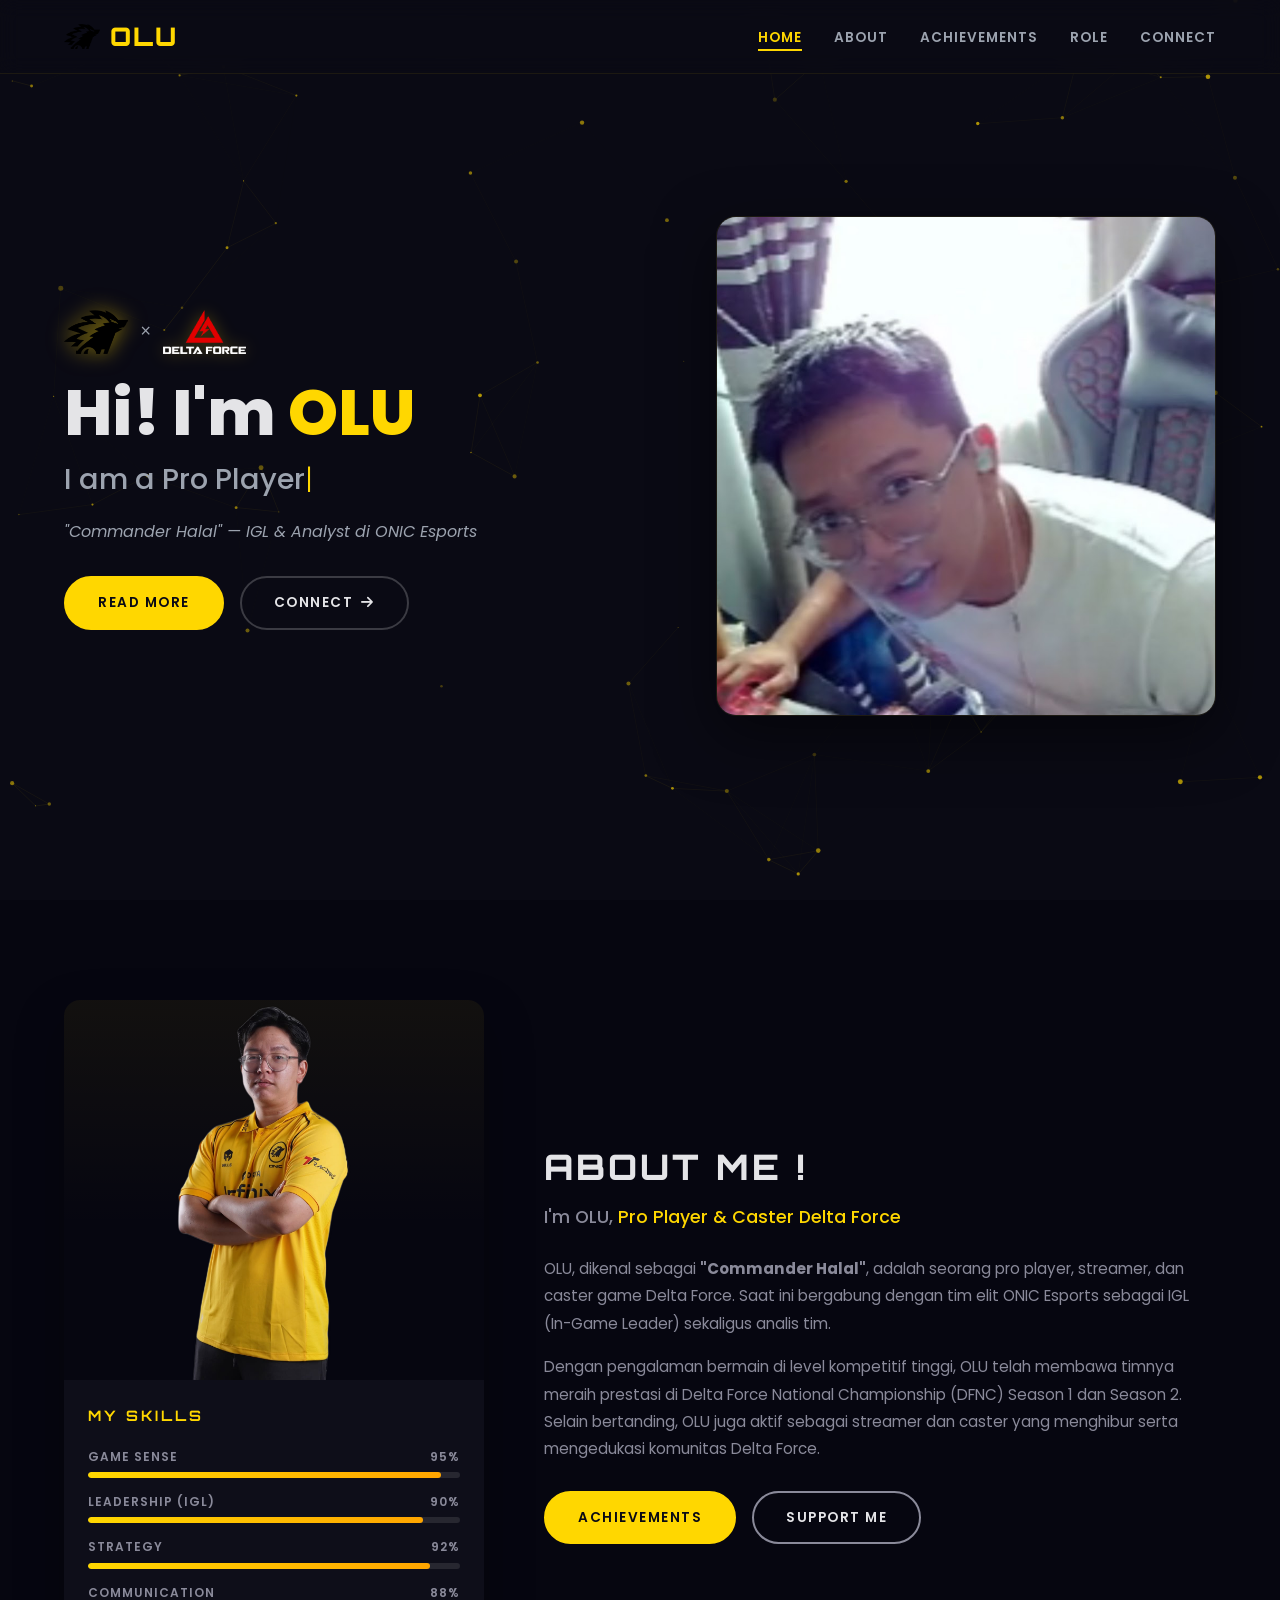
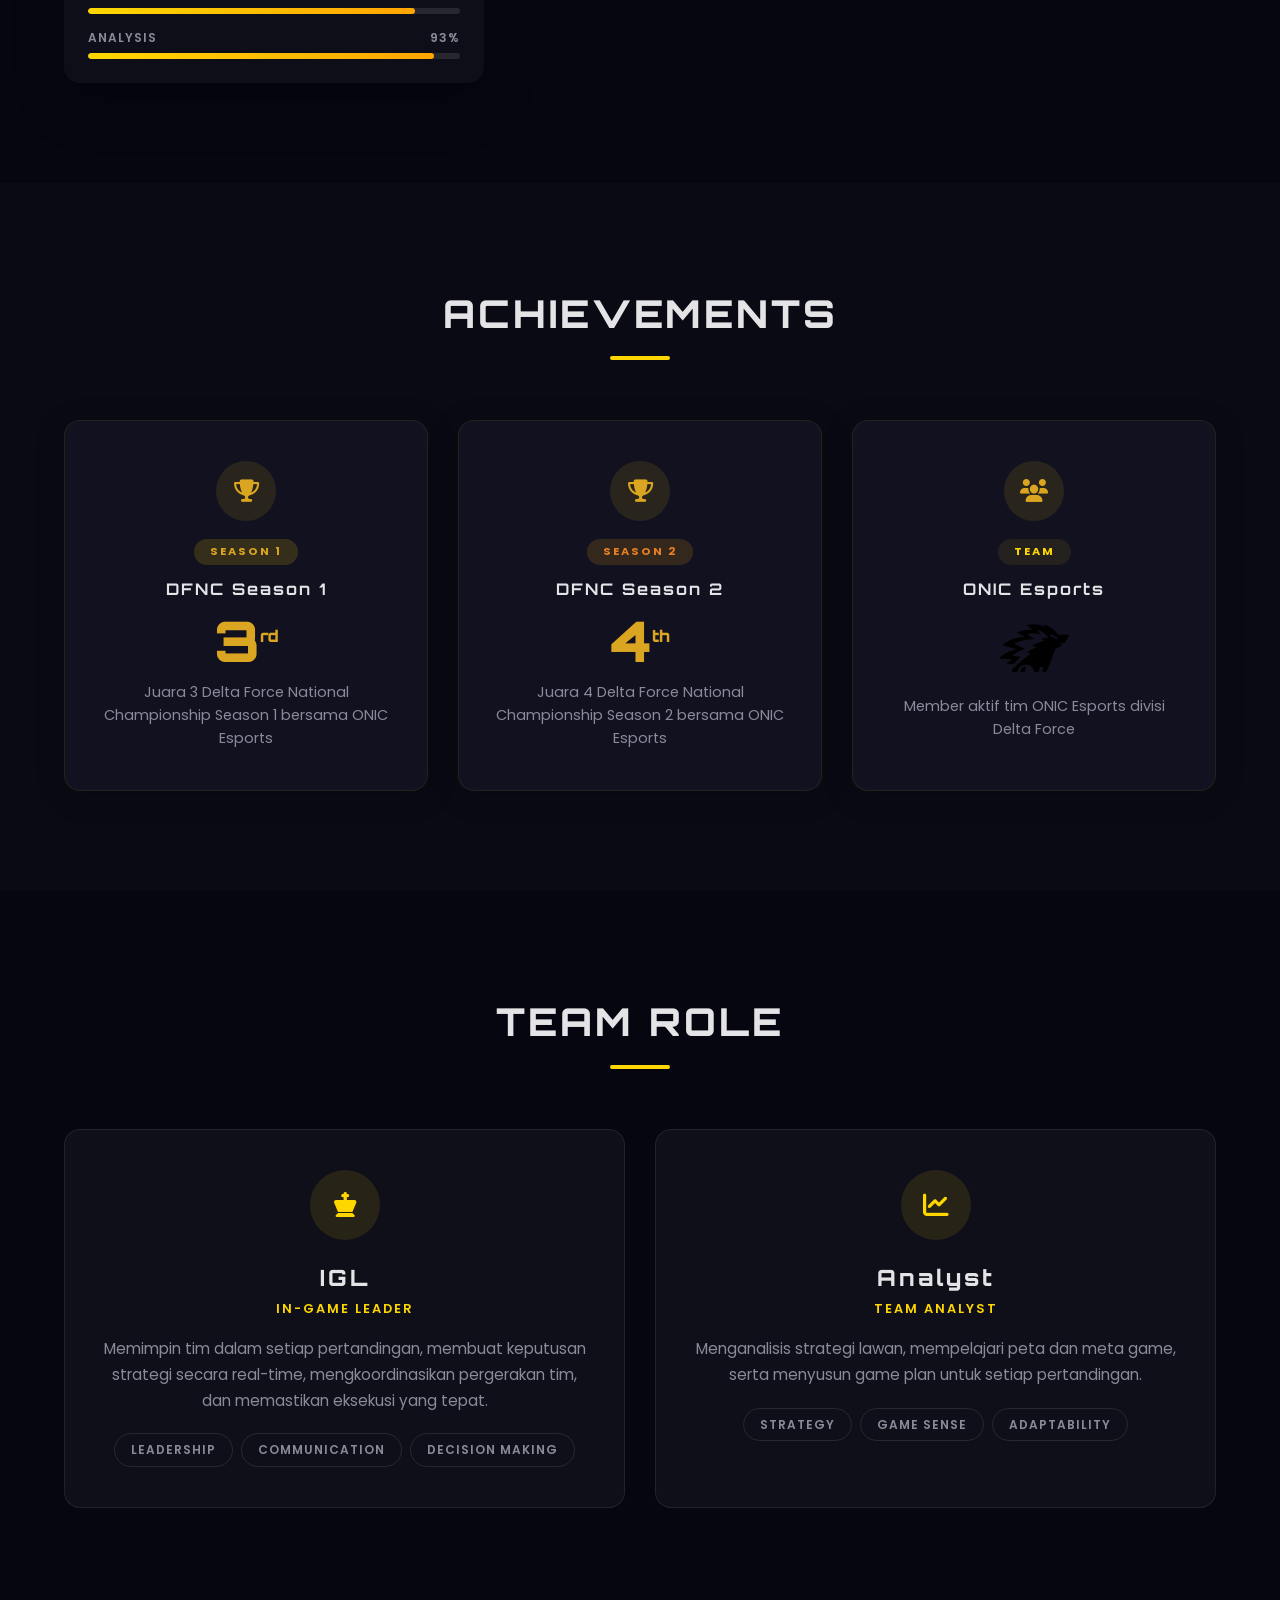
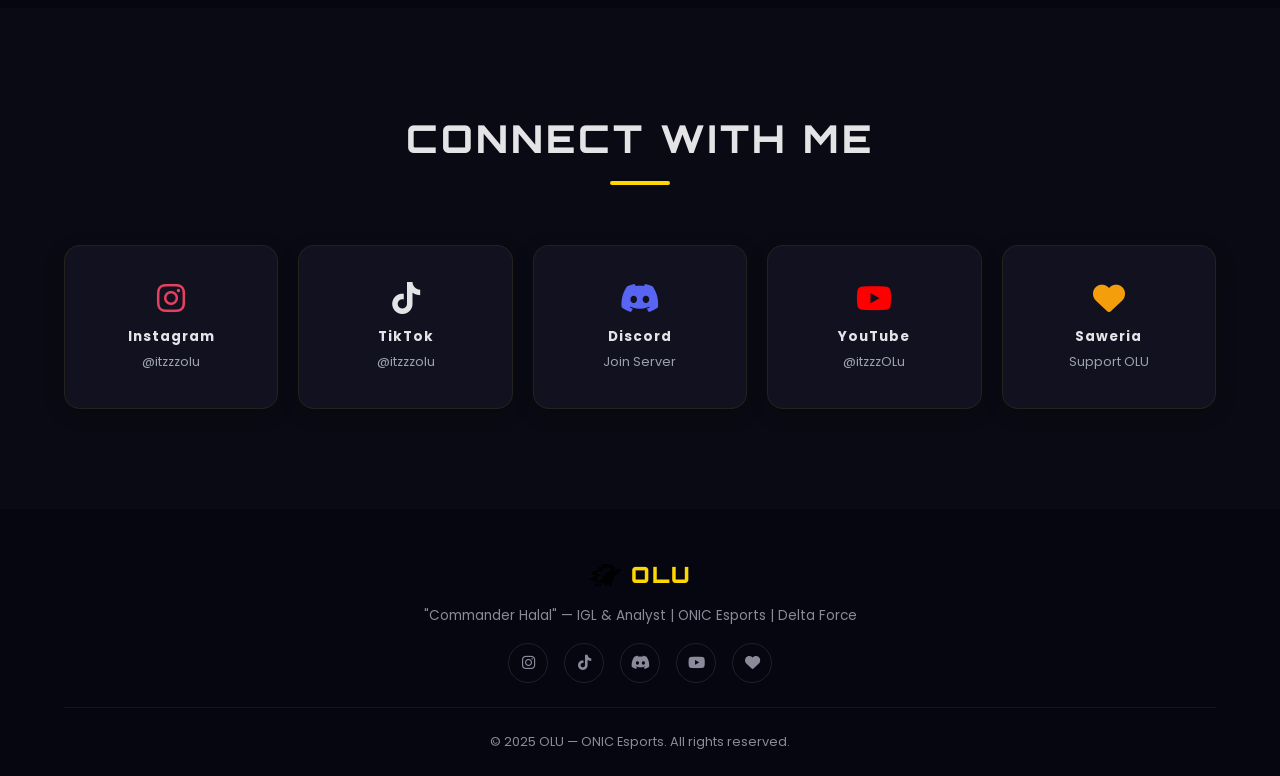
==== commit aa67598f: "feat: particle animation bg, fix logo visibility, new about photo with bg removed - Added particle a" ====
--- a/index.html
+++ b/index.html
@@ -33,13 +33,15 @@
         </div>
     </nav>
 
+    <!-- Particle Background -->
+    <canvas id="particles"></canvas>
+
     <!-- Hero Section -->
     <section class="hero" id="hero">
-        <div class="hero-bg-pattern"></div>
         <div class="hero-inner">
             <div class="hero-text">
                 <div class="hero-logos">
-                    <img src="assets/onic-logo.png" alt="ONIC Esports" class="hero-logo-small">
+                    <img src="assets/onic-logo.png" alt="ONIC Esports" class="hero-logo-small onic">
                     <span class="hero-logo-x">&times;</span>
                     <img src="assets/deltaforce-logo.png" alt="Delta Force" class="hero-logo-small df">
                 </div>
@@ -62,7 +64,7 @@
         <div class="container about-container">
             <div class="about-left">
                 <div class="about-photo-card">
-                    <img src="assets/olu-photo.jpg" alt="OLU" class="about-photo">
+                    <img src="assets/olu-nobg.png" alt="OLU" class="about-photo">
                     <div class="skills-overlay">
                         <h3>MY SKILLS</h3>
                         <div class="skill-item">
--- a/style.css
+++ b/style.css
@@ -7,14 +7,17 @@
     --primary: #FFD700;
     --primary-dark: #DAA520;
     --secondary: #FFA500;
-    --dark: #1a1a2e;
-    --darker: #0f0f1a;
-    --light: #f5f5f5;
-    --white: #ffffff;
-    --text-dark: #333333;
+    --dark: #0a0a14;
+    --darker: #060610;
+    --dark-card: #111120;
+    --dark-card-hover: #16162a;
+    --light: #0e0e1a;
+    --white: #e4e4e7;
+    --text-dark: #e4e4e7;
     --text-light: #e4e4e7;
-    --text-muted: #777777;
-    --text-muted-light: #aaaaaa;
+    --text-muted: #9ca3af;
+    --text-muted-light: #8a8a9a;
+    --border-subtle: rgba(255, 215, 0, 0.08);
 }
 
 * {
@@ -33,6 +36,18 @@
     color: var(--text-dark);
     overflow-x: hidden;
     line-height: 1.6;
+    background: var(--dark);
+}
+
+/* Particle Canvas */
+#particles {
+    position: fixed;
+    top: 0;
+    left: 0;
+    width: 100%;
+    height: 100%;
+    z-index: 0;
+    pointer-events: none;
 }
 
 a {
@@ -60,15 +75,15 @@
     width: 100%;
     z-index: 1000;
     padding: 16px 0;
-    background: rgba(255, 255, 255, 0.95);
+    background: rgba(10, 10, 20, 0.9);
     backdrop-filter: blur(10px);
-    border-bottom: 1px solid rgba(0,0,0,0.05);
+    border-bottom: 1px solid var(--border-subtle);
     transition: all 0.3s ease;
 }
 
 .navbar.scrolled {
     padding: 10px 0;
-    box-shadow: 0 2px 20px rgba(0,0,0,0.1);
+    box-shadow: 0 2px 20px rgba(0,0,0,0.4);
 }
 
 .nav-container {
@@ -90,13 +105,14 @@
     width: 36px;
     height: 36px;
     object-fit: contain;
+    filter: brightness(3);
 }
 
 .logo-text {
     font-family: 'Orbitron', sans-serif;
     font-size: 1.6rem;
     font-weight: 900;
-    color: var(--dark);
+    color: var(--primary);
     letter-spacing: 2px;
 }
 
@@ -129,7 +145,7 @@
 
 .nav-links a:hover,
 .nav-links a.active {
-    color: var(--dark);
+    color: var(--primary);
 }
 
 .nav-links a:hover::after,
@@ -142,7 +158,7 @@
     background: none;
     border: none;
     font-size: 1.4rem;
-    color: var(--dark);
+    color: var(--text-light);
     cursor: pointer;
 }
 
@@ -152,24 +168,11 @@
 .hero {
     position: relative;
     min-height: 100vh;
-    background: var(--light);
+    background: transparent;
     overflow: hidden;
     display: flex;
     align-items: center;
-}
-
-.hero-bg-pattern {
-    position: absolute;
-    inset: 0;
-    background-image:
-        repeating-linear-gradient(
-            45deg,
-            transparent,
-            transparent 40px,
-            rgba(255, 215, 0, 0.03) 40px,
-            rgba(255, 215, 0, 0.03) 80px
-        );
-    z-index: 0;
+    z-index: 1;
 }
 
 .hero-inner {
@@ -198,13 +201,17 @@
 }
 
 .hero-logo-small {
-    height: 40px;
+    height: 44px;
     width: auto;
     object-fit: contain;
 }
 
+.hero-logo-small.onic {
+    filter: brightness(3) drop-shadow(0 0 10px rgba(255, 215, 0, 0.5));
+}
+
 .hero-logo-small.df {
-    filter: brightness(0.8);
+    filter: brightness(2) invert(1) drop-shadow(0 0 8px rgba(255, 215, 0, 0.3));
 }
 
 .hero-logo-x {
@@ -216,7 +223,7 @@
 .hero-text h1 {
     font-size: clamp(2.5rem, 5vw, 4rem);
     font-weight: 800;
-    color: var(--dark);
+    color: var(--text-light);
     line-height: 1.1;
     margin-bottom: 8px;
 }
@@ -269,28 +276,29 @@
 }
 
 .btn-primary {
-    background: var(--dark);
-    color: var(--white);
-    border-color: var(--dark);
+    background: var(--primary);
+    color: var(--dark);
+    border-color: var(--primary);
 }
 
 .btn-primary:hover {
-    background: var(--primary);
+    background: transparent;
     border-color: var(--primary);
-    color: var(--dark);
+    color: var(--primary);
     transform: translateY(-2px);
-    box-shadow: 0 8px 25px rgba(255, 215, 0, 0.3);
+    box-shadow: 0 8px 25px rgba(255, 215, 0, 0.2);
 }
 
 .btn-outline {
     background: transparent;
+    color: var(--text-light);
+    border-color: rgba(255,255,255,0.2);
+}
+
+.btn-outline:hover {
+    background: var(--primary);
     color: var(--dark);
-    border-color: var(--dark);
-}
-
-.btn-outline:hover {
-    background: var(--dark);
-    color: var(--white);
+    border-color: var(--primary);
     transform: translateY(-2px);
 }
 
@@ -304,8 +312,9 @@
     width: 100%;
     height: auto;
     border-radius: 20px;
-    box-shadow: 0 20px 60px rgba(0,0,0,0.15);
+    box-shadow: 0 20px 60px rgba(0,0,0,0.5);
     object-fit: cover;
+    border: 1px solid var(--border-subtle);
 }
 
 /* ============================================
@@ -340,9 +349,11 @@
    About Section (Rubrash-style)
    ============================================ */
 .section-dark {
-    background: var(--dark);
+    background: var(--darker);
     padding: 100px 0;
     color: var(--text-light);
+    position: relative;
+    z-index: 1;
 }
 
 .about-container {
@@ -364,9 +375,15 @@
 
 .about-photo {
     width: 100%;
-    height: 350px;
-    object-fit: cover;
+    height: 380px;
+    object-fit: contain;
     display: block;
+    background: linear-gradient(180deg, rgba(255, 215, 0, 0.05) 0%, transparent 60%);
+    transition: transform 0.5s ease;
+}
+
+.about-photo-card:hover .about-photo {
+    transform: scale(1.03);
 }
 
 .skills-overlay {
@@ -481,8 +498,11 @@
    Achievements Section
    ============================================ */
 .section-light {
-    background: var(--light);
+    background: var(--dark);
     padding: 100px 0;
+    color: var(--text-light);
+    position: relative;
+    z-index: 1;
 }
 
 .achievements-grid {
@@ -492,11 +512,12 @@
 }
 
 .achievement-card {
-    background: var(--white);
+    background: var(--dark-card);
+    border: 1px solid var(--border-subtle);
     border-radius: 16px;
     padding: 40px 30px;
     text-align: center;
-    box-shadow: 0 5px 30px rgba(0,0,0,0.06);
+    box-shadow: 0 5px 30px rgba(0,0,0,0.2);
     transition: all 0.3s ease;
     position: relative;
     overflow: hidden;
@@ -520,7 +541,8 @@
 
 .achievement-card:hover {
     transform: translateY(-8px);
-    box-shadow: 0 15px 40px rgba(0,0,0,0.1);
+    box-shadow: 0 15px 40px rgba(255, 215, 0, 0.08);
+    border-color: rgba(255, 215, 0, 0.2);
 }
 
 .achievement-icon {
@@ -554,8 +576,8 @@
 }
 
 .achievement-badge.team {
-    background: rgba(26, 26, 46, 0.1);
-    color: var(--dark);
+    background: rgba(255, 215, 0, 0.08);
+    color: var(--primary);
 }
 
 .achievement-card h3 {
@@ -564,7 +586,7 @@
     font-weight: 700;
     letter-spacing: 2px;
     margin-bottom: 10px;
-    color: var(--dark);
+    color: var(--text-light);
 }
 
 .achievement-rank {
@@ -594,7 +616,7 @@
 
 .achievement-card p {
     font-size: 0.9rem;
-    color: var(--text-muted);
+    color: var(--text-muted-light);
     line-height: 1.6;
 }
 
@@ -695,17 +717,19 @@
 }
 
 .social-card {
-    background: var(--white);
+    background: var(--dark-card);
+    border: 1px solid var(--border-subtle);
     border-radius: 16px;
     padding: 36px 16px;
     text-align: center;
-    box-shadow: 0 5px 20px rgba(0,0,0,0.05);
+    box-shadow: 0 5px 20px rgba(0,0,0,0.2);
     transition: all 0.3s ease;
 }
 
 .social-card:hover {
     transform: translateY(-8px);
-    box-shadow: 0 15px 40px rgba(0,0,0,0.1);
+    box-shadow: 0 15px 40px rgba(255, 215, 0, 0.08);
+    border-color: rgba(255, 215, 0, 0.2);
 }
 
 .social-card i {
@@ -715,7 +739,7 @@
 }
 
 .social-card:nth-child(1) i { color: #e4405f; }
-.social-card:nth-child(2) i { color: #010101; }
+.social-card:nth-child(2) i { color: #e4e4e7; }
 .social-card:nth-child(3) i { color: #5865F2; }
 .social-card:nth-child(4) i { color: #FF0000; }
 .social-card:nth-child(5) i { color: #f59e0b; }
@@ -724,7 +748,7 @@
     font-size: 0.85rem;
     font-weight: 700;
     letter-spacing: 1px;
-    color: var(--dark);
+    color: var(--text-light);
     margin-bottom: 4px;
 }
 
@@ -740,6 +764,8 @@
     background: var(--darker);
     padding: 48px 0 24px;
     color: var(--text-muted-light);
+    position: relative;
+    z-index: 1;
 }
 
 .footer-content {
@@ -909,7 +935,7 @@
         left: 0;
         width: 100%;
         height: 100vh;
-        background: rgba(255,255,255,0.98);
+        background: rgba(10, 10, 20, 0.98);
         flex-direction: column;
         justify-content: center;
         align-items: center;
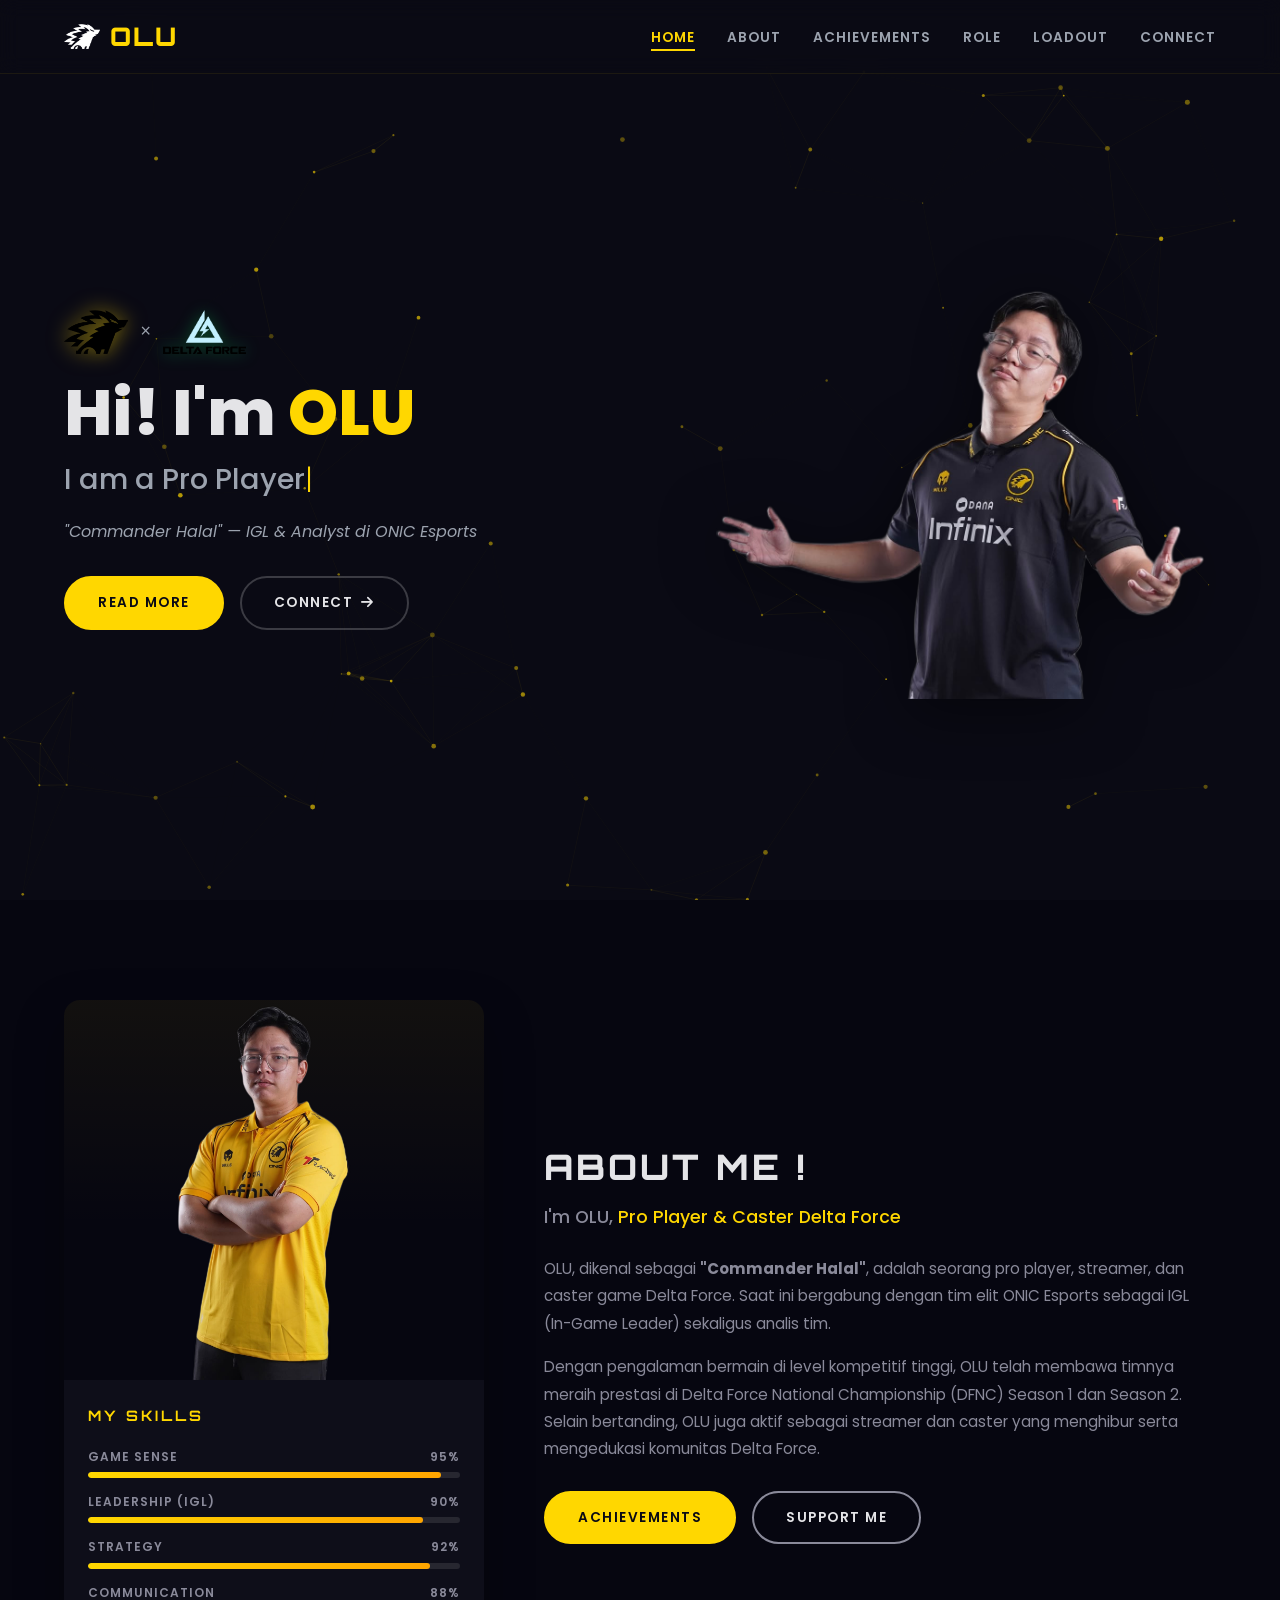
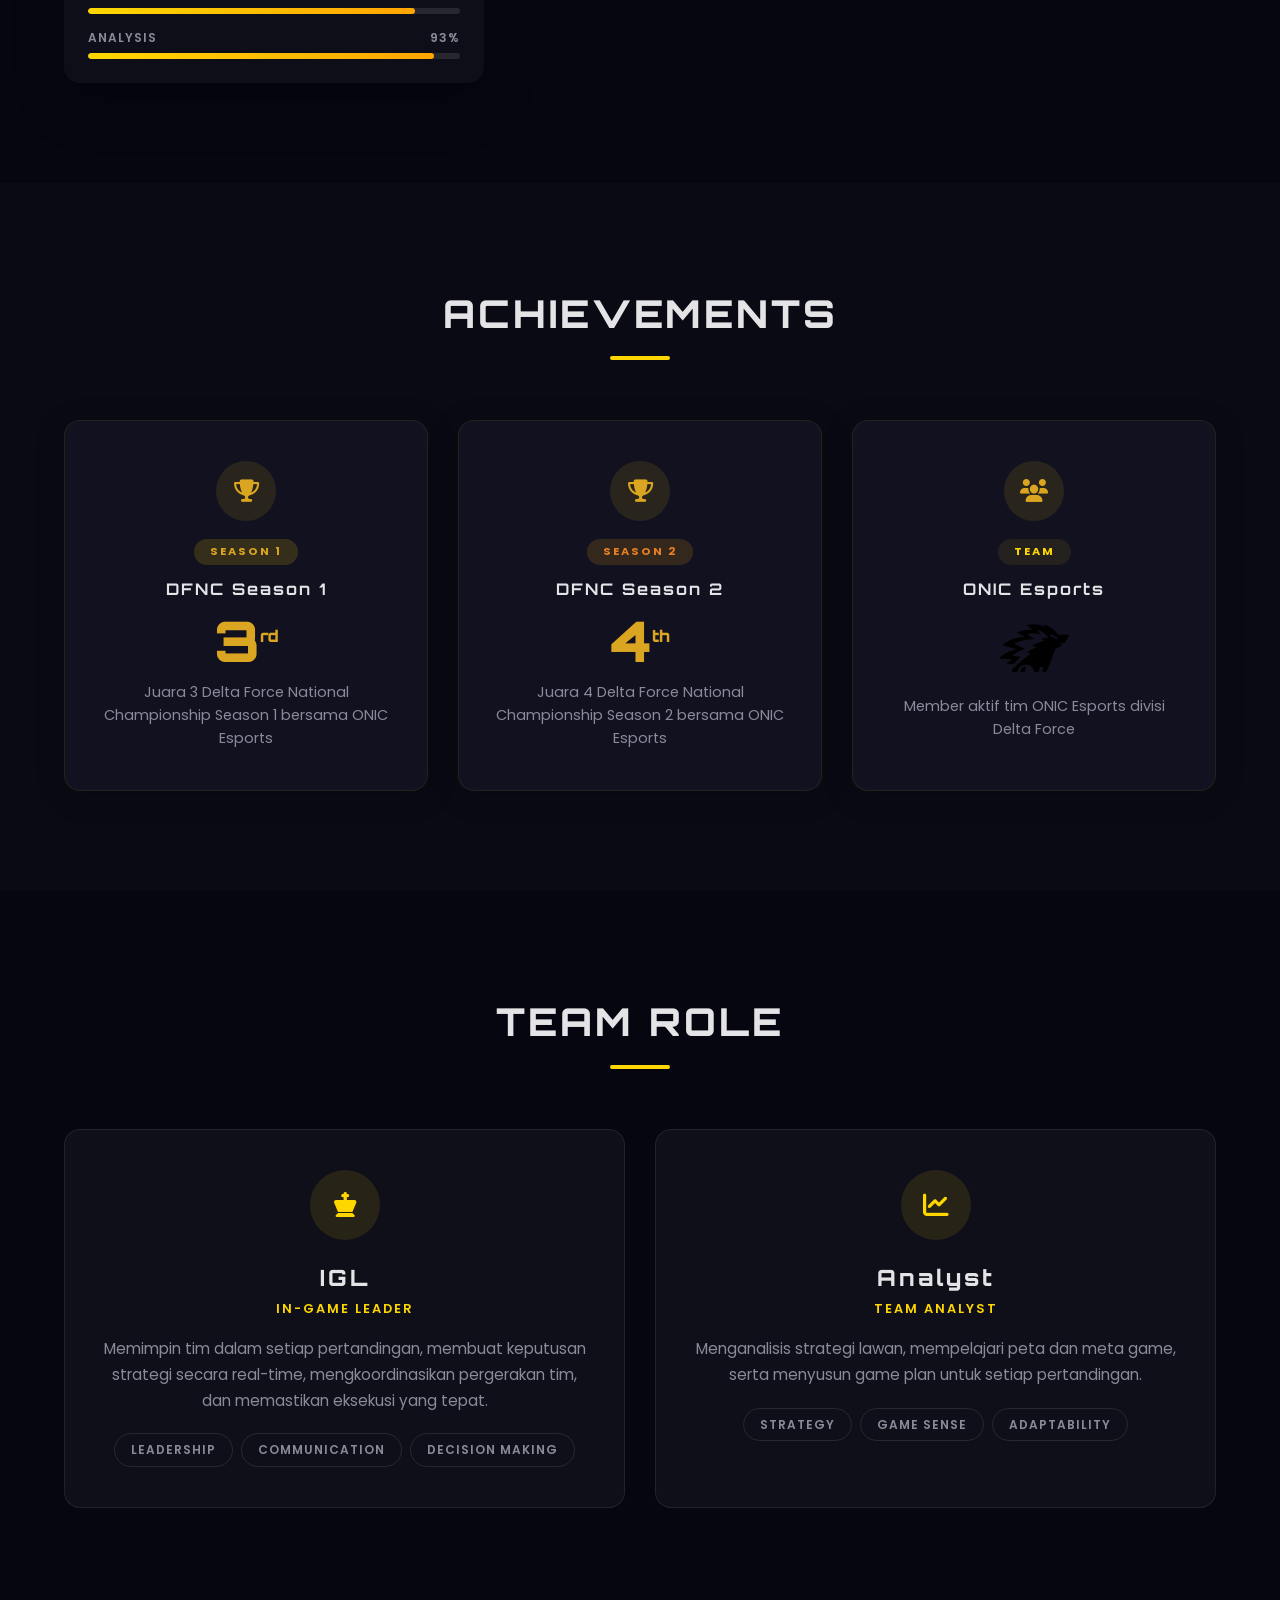
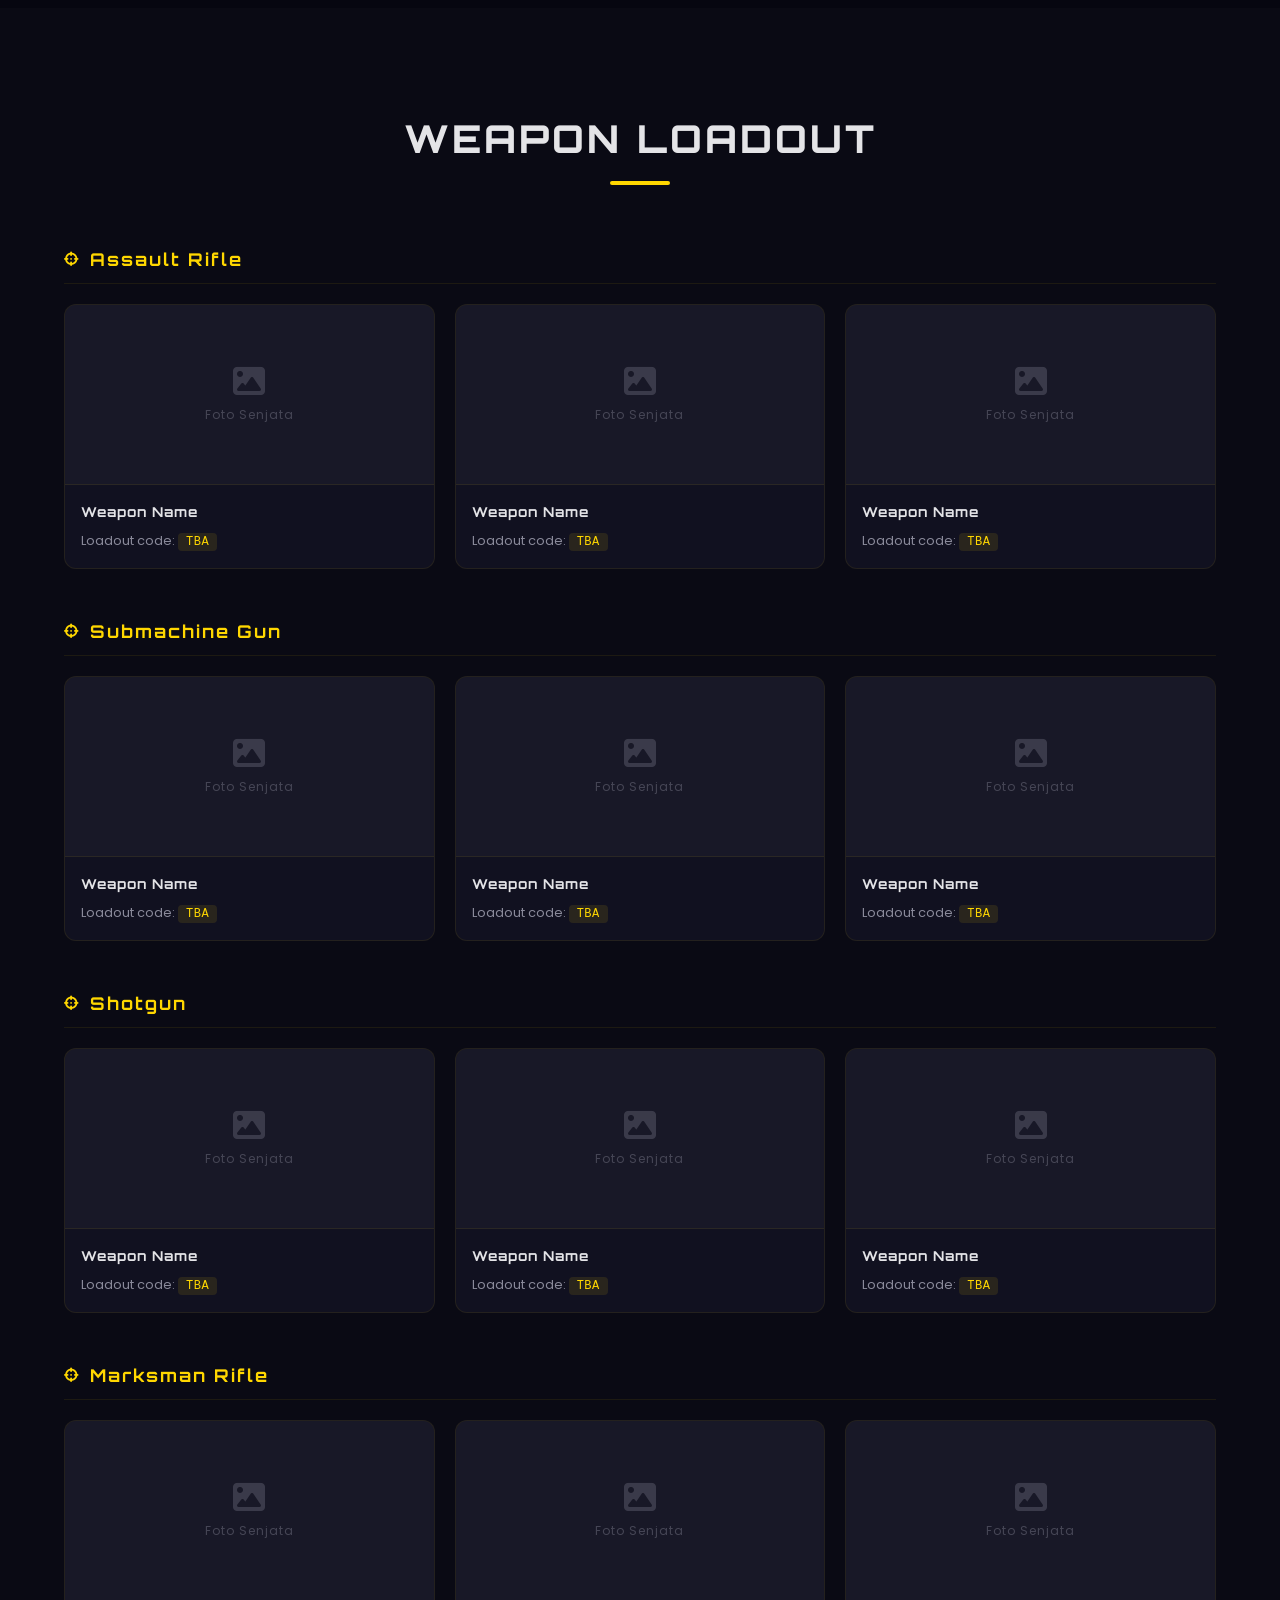
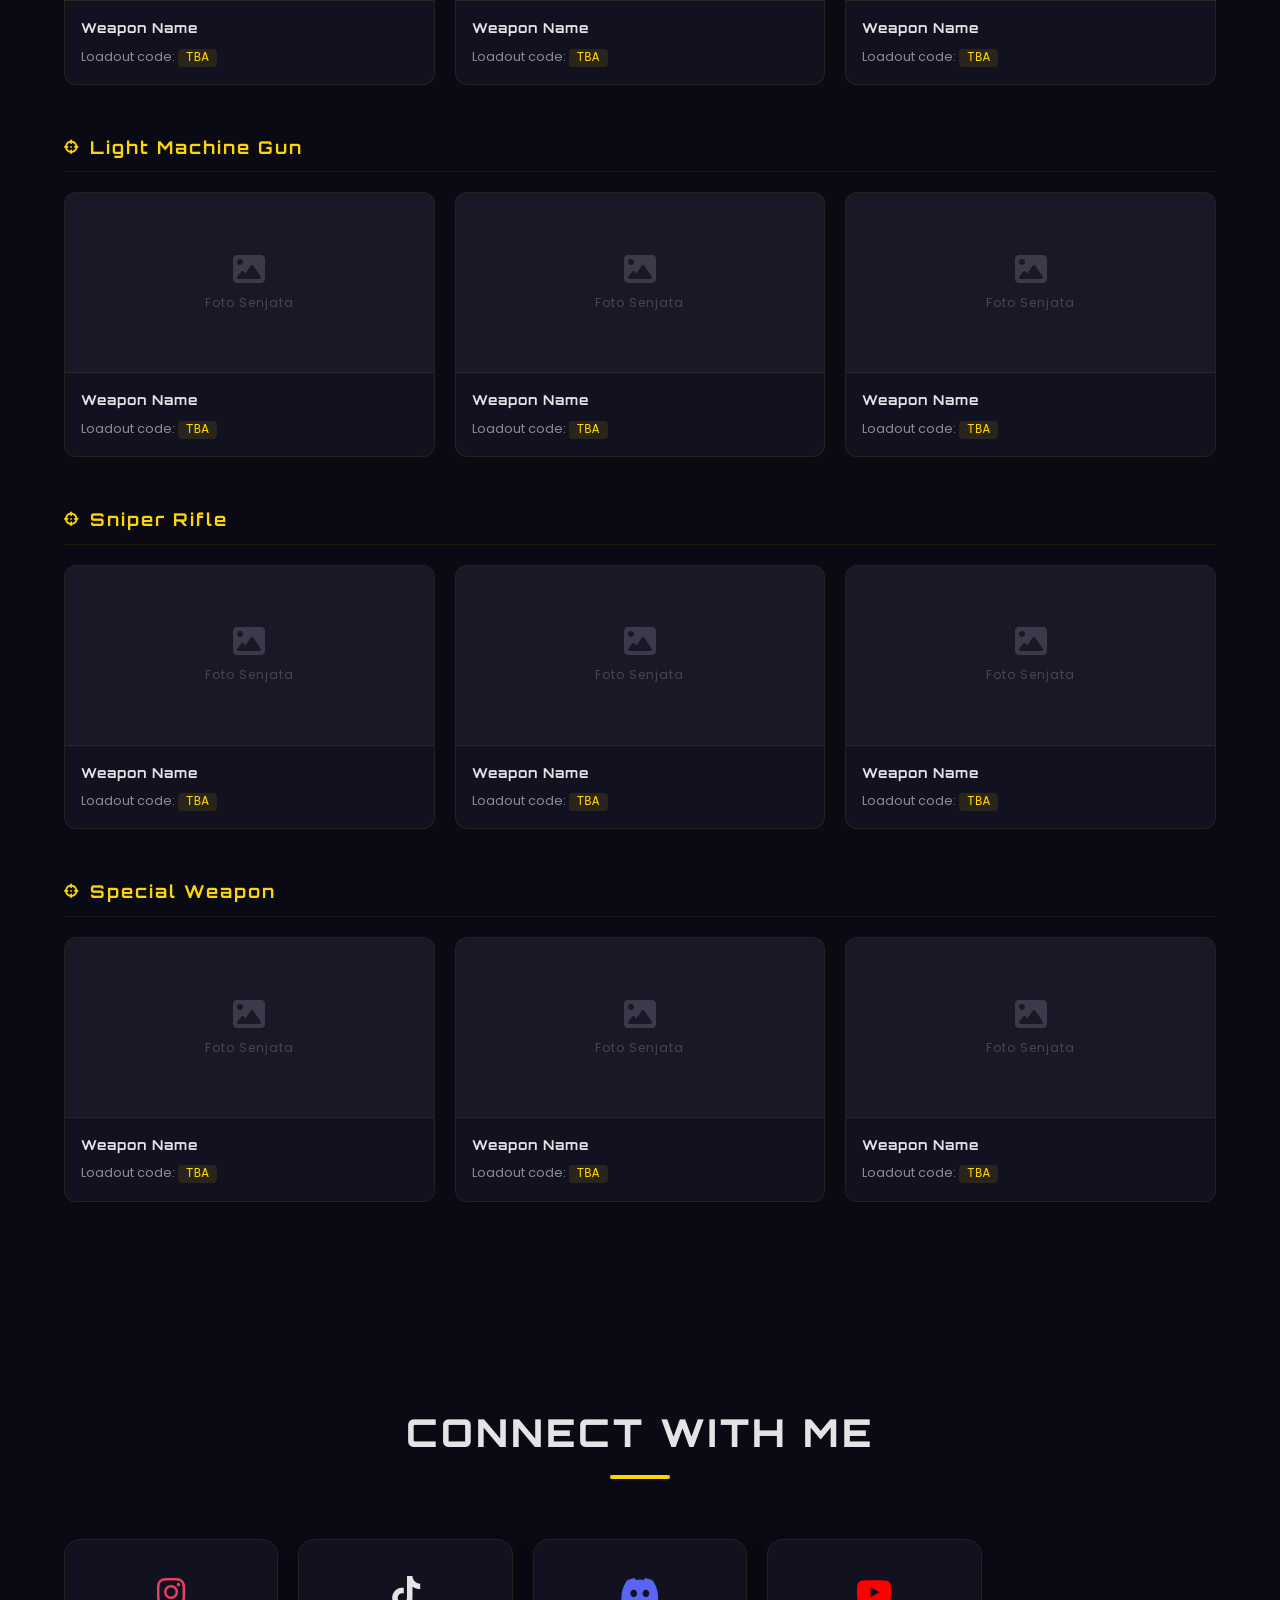
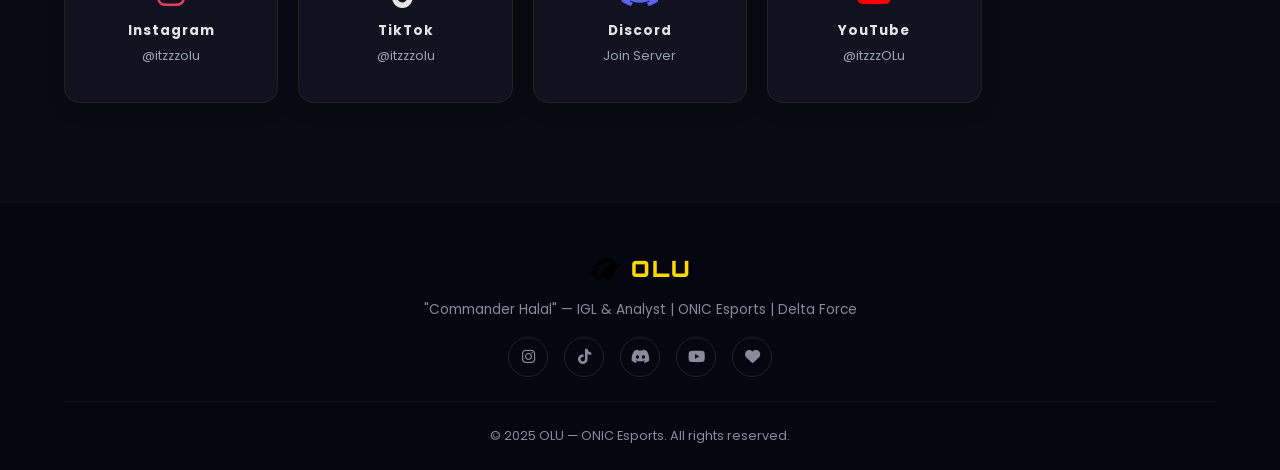
==== commit 5ba4ce8a: "feat: hero photo update, DF logo green, loadout template section - Hero photo replaced with new OLU " ====
--- a/index.html
+++ b/index.html
@@ -25,6 +25,7 @@
                 <li><a href="#about">ABOUT</a></li>
                 <li><a href="#achievements">ACHIEVEMENTS</a></li>
                 <li><a href="#role">ROLE</a></li>
+                <li><a href="#loadout">LOADOUT</a></li>
                 <li><a href="#socials">CONNECT</a></li>
             </ul>
             <button class="nav-toggle" id="navToggle" aria-label="Toggle menu">
@@ -53,8 +54,8 @@
                     <a href="#socials" class="btn btn-outline">CONNECT <i class="fas fa-arrow-right"></i></a>
                 </div>
             </div>
-            <div class="hero-image">
-                <img src="assets/olu-photo.jpg" alt="OLU - ONIC Esports Pro Player">
+            <div class="hero-image no-frame">
+                <img src="assets/olu-hero-nobg.png" alt="OLU - ONIC Esports Pro Player">
             </div>
         </div>
     </section>
@@ -184,6 +185,213 @@
                     </div>
                 </div>
             </div>
+        </div>
+    </section>
+
+    <!-- Loadout Section -->
+    <section class="section-light" id="loadout">
+        <div class="container">
+            <div class="section-header">
+                <h2>WEAPON LOADOUT</h2>
+                <div class="section-line"></div>
+            </div>
+
+            <!-- Assault Rifle -->
+            <div class="loadout-category">
+                <h3 class="category-title"><i class="fas fa-crosshairs"></i> Assault Rifle</h3>
+                <div class="loadout-grid">
+                    <div class="weapon-card">
+                        <div class="weapon-img-placeholder"><i class="fas fa-image"></i><span>Foto Senjata</span></div>
+                        <div class="weapon-info">
+                            <h4>Weapon Name</h4>
+                            <p class="weapon-code">Loadout code: <code>TBA</code></p>
+                        </div>
+                    </div>
+                    <div class="weapon-card">
+                        <div class="weapon-img-placeholder"><i class="fas fa-image"></i><span>Foto Senjata</span></div>
+                        <div class="weapon-info">
+                            <h4>Weapon Name</h4>
+                            <p class="weapon-code">Loadout code: <code>TBA</code></p>
+                        </div>
+                    </div>
+                    <div class="weapon-card">
+                        <div class="weapon-img-placeholder"><i class="fas fa-image"></i><span>Foto Senjata</span></div>
+                        <div class="weapon-info">
+                            <h4>Weapon Name</h4>
+                            <p class="weapon-code">Loadout code: <code>TBA</code></p>
+                        </div>
+                    </div>
+                </div>
+            </div>
+
+            <!-- Submachine Gun -->
+            <div class="loadout-category">
+                <h3 class="category-title"><i class="fas fa-crosshairs"></i> Submachine Gun</h3>
+                <div class="loadout-grid">
+                    <div class="weapon-card">
+                        <div class="weapon-img-placeholder"><i class="fas fa-image"></i><span>Foto Senjata</span></div>
+                        <div class="weapon-info">
+                            <h4>Weapon Name</h4>
+                            <p class="weapon-code">Loadout code: <code>TBA</code></p>
+                        </div>
+                    </div>
+                    <div class="weapon-card">
+                        <div class="weapon-img-placeholder"><i class="fas fa-image"></i><span>Foto Senjata</span></div>
+                        <div class="weapon-info">
+                            <h4>Weapon Name</h4>
+                            <p class="weapon-code">Loadout code: <code>TBA</code></p>
+                        </div>
+                    </div>
+                    <div class="weapon-card">
+                        <div class="weapon-img-placeholder"><i class="fas fa-image"></i><span>Foto Senjata</span></div>
+                        <div class="weapon-info">
+                            <h4>Weapon Name</h4>
+                            <p class="weapon-code">Loadout code: <code>TBA</code></p>
+                        </div>
+                    </div>
+                </div>
+            </div>
+
+            <!-- Shotgun -->
+            <div class="loadout-category">
+                <h3 class="category-title"><i class="fas fa-crosshairs"></i> Shotgun</h3>
+                <div class="loadout-grid">
+                    <div class="weapon-card">
+                        <div class="weapon-img-placeholder"><i class="fas fa-image"></i><span>Foto Senjata</span></div>
+                        <div class="weapon-info">
+                            <h4>Weapon Name</h4>
+                            <p class="weapon-code">Loadout code: <code>TBA</code></p>
+                        </div>
+                    </div>
+                    <div class="weapon-card">
+                        <div class="weapon-img-placeholder"><i class="fas fa-image"></i><span>Foto Senjata</span></div>
+                        <div class="weapon-info">
+                            <h4>Weapon Name</h4>
+                            <p class="weapon-code">Loadout code: <code>TBA</code></p>
+                        </div>
+                    </div>
+                    <div class="weapon-card">
+                        <div class="weapon-img-placeholder"><i class="fas fa-image"></i><span>Foto Senjata</span></div>
+                        <div class="weapon-info">
+                            <h4>Weapon Name</h4>
+                            <p class="weapon-code">Loadout code: <code>TBA</code></p>
+                        </div>
+                    </div>
+                </div>
+            </div>
+
+            <!-- Marksman Rifle -->
+            <div class="loadout-category">
+                <h3 class="category-title"><i class="fas fa-crosshairs"></i> Marksman Rifle</h3>
+                <div class="loadout-grid">
+                    <div class="weapon-card">
+                        <div class="weapon-img-placeholder"><i class="fas fa-image"></i><span>Foto Senjata</span></div>
+                        <div class="weapon-info">
+                            <h4>Weapon Name</h4>
+                            <p class="weapon-code">Loadout code: <code>TBA</code></p>
+                        </div>
+                    </div>
+                    <div class="weapon-card">
+                        <div class="weapon-img-placeholder"><i class="fas fa-image"></i><span>Foto Senjata</span></div>
+                        <div class="weapon-info">
+                            <h4>Weapon Name</h4>
+                            <p class="weapon-code">Loadout code: <code>TBA</code></p>
+                        </div>
+                    </div>
+                    <div class="weapon-card">
+                        <div class="weapon-img-placeholder"><i class="fas fa-image"></i><span>Foto Senjata</span></div>
+                        <div class="weapon-info">
+                            <h4>Weapon Name</h4>
+                            <p class="weapon-code">Loadout code: <code>TBA</code></p>
+                        </div>
+                    </div>
+                </div>
+            </div>
+
+            <!-- Light Machine Gun -->
+            <div class="loadout-category">
+                <h3 class="category-title"><i class="fas fa-crosshairs"></i> Light Machine Gun</h3>
+                <div class="loadout-grid">
+                    <div class="weapon-card">
+                        <div class="weapon-img-placeholder"><i class="fas fa-image"></i><span>Foto Senjata</span></div>
+                        <div class="weapon-info">
+                            <h4>Weapon Name</h4>
+                            <p class="weapon-code">Loadout code: <code>TBA</code></p>
+                        </div>
+                    </div>
+                    <div class="weapon-card">
+                        <div class="weapon-img-placeholder"><i class="fas fa-image"></i><span>Foto Senjata</span></div>
+                        <div class="weapon-info">
+                            <h4>Weapon Name</h4>
+                            <p class="weapon-code">Loadout code: <code>TBA</code></p>
+                        </div>
+                    </div>
+                    <div class="weapon-card">
+                        <div class="weapon-img-placeholder"><i class="fas fa-image"></i><span>Foto Senjata</span></div>
+                        <div class="weapon-info">
+                            <h4>Weapon Name</h4>
+                            <p class="weapon-code">Loadout code: <code>TBA</code></p>
+                        </div>
+                    </div>
+                </div>
+            </div>
+
+            <!-- Sniper Rifle -->
+            <div class="loadout-category">
+                <h3 class="category-title"><i class="fas fa-crosshairs"></i> Sniper Rifle</h3>
+                <div class="loadout-grid">
+                    <div class="weapon-card">
+                        <div class="weapon-img-placeholder"><i class="fas fa-image"></i><span>Foto Senjata</span></div>
+                        <div class="weapon-info">
+                            <h4>Weapon Name</h4>
+                            <p class="weapon-code">Loadout code: <code>TBA</code></p>
+                        </div>
+                    </div>
+                    <div class="weapon-card">
+                        <div class="weapon-img-placeholder"><i class="fas fa-image"></i><span>Foto Senjata</span></div>
+                        <div class="weapon-info">
+                            <h4>Weapon Name</h4>
+                            <p class="weapon-code">Loadout code: <code>TBA</code></p>
+                        </div>
+                    </div>
+                    <div class="weapon-card">
+                        <div class="weapon-img-placeholder"><i class="fas fa-image"></i><span>Foto Senjata</span></div>
+                        <div class="weapon-info">
+                            <h4>Weapon Name</h4>
+                            <p class="weapon-code">Loadout code: <code>TBA</code></p>
+                        </div>
+                    </div>
+                </div>
+            </div>
+
+            <!-- Special Weapon -->
+            <div class="loadout-category">
+                <h3 class="category-title"><i class="fas fa-crosshairs"></i> Special Weapon</h3>
+                <div class="loadout-grid">
+                    <div class="weapon-card">
+                        <div class="weapon-img-placeholder"><i class="fas fa-image"></i><span>Foto Senjata</span></div>
+                        <div class="weapon-info">
+                            <h4>Weapon Name</h4>
+                            <p class="weapon-code">Loadout code: <code>TBA</code></p>
+                        </div>
+                    </div>
+                    <div class="weapon-card">
+                        <div class="weapon-img-placeholder"><i class="fas fa-image"></i><span>Foto Senjata</span></div>
+                        <div class="weapon-info">
+                            <h4>Weapon Name</h4>
+                            <p class="weapon-code">Loadout code: <code>TBA</code></p>
+                        </div>
+                    </div>
+                    <div class="weapon-card">
+                        <div class="weapon-img-placeholder"><i class="fas fa-image"></i><span>Foto Senjata</span></div>
+                        <div class="weapon-info">
+                            <h4>Weapon Name</h4>
+                            <p class="weapon-code">Loadout code: <code>TBA</code></p>
+                        </div>
+                    </div>
+                </div>
+            </div>
+
         </div>
     </section>
 
--- a/style.css
+++ b/style.css
@@ -105,7 +105,7 @@
     width: 36px;
     height: 36px;
     object-fit: contain;
-    filter: brightness(3);
+    filter: brightness(5) invert(1) hue-rotate(180deg);
 }
 
 .logo-text {
@@ -211,7 +211,7 @@
 }
 
 .hero-logo-small.df {
-    filter: brightness(2) invert(1) drop-shadow(0 0 8px rgba(255, 215, 0, 0.3));
+    filter: hue-rotate(90deg) brightness(1.3) drop-shadow(0 0 8px rgba(0, 255, 100, 0.3));
 }
 
 .hero-logo-x {
@@ -317,6 +317,13 @@
     border: 1px solid var(--border-subtle);
 }
 
+.hero-image.no-frame img {
+    border-radius: 0;
+    box-shadow: none;
+    border: none;
+    filter: drop-shadow(0 10px 30px rgba(0,0,0,0.5));
+}
+
 /* ============================================
    Section Headers
    ============================================ */
@@ -758,6 +765,115 @@
 }
 
 /* ============================================
+   Loadout Section
+   ============================================ */
+.loadout-category {
+    margin-bottom: 48px;
+}
+
+.loadout-category:last-child {
+    margin-bottom: 0;
+}
+
+.category-title {
+    font-family: 'Orbitron', sans-serif;
+    font-size: 1.1rem;
+    font-weight: 700;
+    letter-spacing: 2px;
+    color: var(--primary);
+    margin-bottom: 20px;
+    display: flex;
+    align-items: center;
+    gap: 10px;
+    padding-bottom: 10px;
+    border-bottom: 1px solid var(--border-subtle);
+}
+
+.category-title i {
+    font-size: 0.9rem;
+}
+
+.loadout-grid {
+    display: grid;
+    grid-template-columns: repeat(3, 1fr);
+    gap: 20px;
+}
+
+.weapon-card {
+    background: var(--dark-card);
+    border: 1px solid var(--border-subtle);
+    border-radius: 12px;
+    overflow: hidden;
+    transition: all 0.3s ease;
+}
+
+.weapon-card:hover {
+    border-color: rgba(255, 215, 0, 0.25);
+    transform: translateY(-4px);
+    box-shadow: 0 10px 30px rgba(255, 215, 0, 0.06);
+}
+
+.weapon-img-placeholder {
+    width: 100%;
+    height: 180px;
+    background: rgba(255, 255, 255, 0.03);
+    display: flex;
+    flex-direction: column;
+    align-items: center;
+    justify-content: center;
+    gap: 8px;
+    color: var(--text-muted-light);
+    font-size: 0.8rem;
+    border-bottom: 1px solid var(--border-subtle);
+}
+
+.weapon-img-placeholder i {
+    font-size: 2rem;
+    opacity: 0.3;
+}
+
+.weapon-img-placeholder span {
+    opacity: 0.4;
+    font-size: 0.75rem;
+    letter-spacing: 1px;
+}
+
+.weapon-card img.weapon-img {
+    width: 100%;
+    height: 180px;
+    object-fit: cover;
+    border-bottom: 1px solid var(--border-subtle);
+}
+
+.weapon-info {
+    padding: 16px;
+}
+
+.weapon-info h4 {
+    font-family: 'Orbitron', sans-serif;
+    font-size: 0.85rem;
+    font-weight: 700;
+    letter-spacing: 1px;
+    color: var(--text-light);
+    margin-bottom: 8px;
+}
+
+.weapon-code {
+    font-size: 0.8rem;
+    color: var(--text-muted-light);
+}
+
+.weapon-code code {
+    background: rgba(255, 215, 0, 0.1);
+    color: var(--primary);
+    padding: 2px 8px;
+    border-radius: 4px;
+    font-family: 'Courier New', monospace;
+    font-size: 0.75rem;
+    letter-spacing: 0.5px;
+}
+
+/* ============================================
    Footer
    ============================================ */
 .footer {
@@ -866,7 +982,8 @@
 .role-card,
 .social-card,
 .about-photo-card,
-.about-right {
+.about-right,
+.weapon-card {
     opacity: 0;
     transform: translateY(30px);
     transition: opacity 0.6s ease, transform 0.6s ease;
@@ -876,7 +993,8 @@
 .role-card.visible,
 .social-card.visible,
 .about-photo-card.visible,
-.about-right.visible {
+.about-right.visible,
+.weapon-card.visible {
     opacity: 1;
     transform: translateY(0);
 }
@@ -924,6 +1042,10 @@
 
     .socials-grid {
         grid-template-columns: repeat(3, 1fr);
+    }
+
+    .loadout-grid {
+        grid-template-columns: repeat(2, 1fr);
     }
 }
 
@@ -971,6 +1093,10 @@
         grid-template-columns: repeat(2, 1fr);
     }
 
+    .loadout-grid {
+        grid-template-columns: 1fr;
+    }
+
     .about-left {
         flex: none;
         width: 100%;
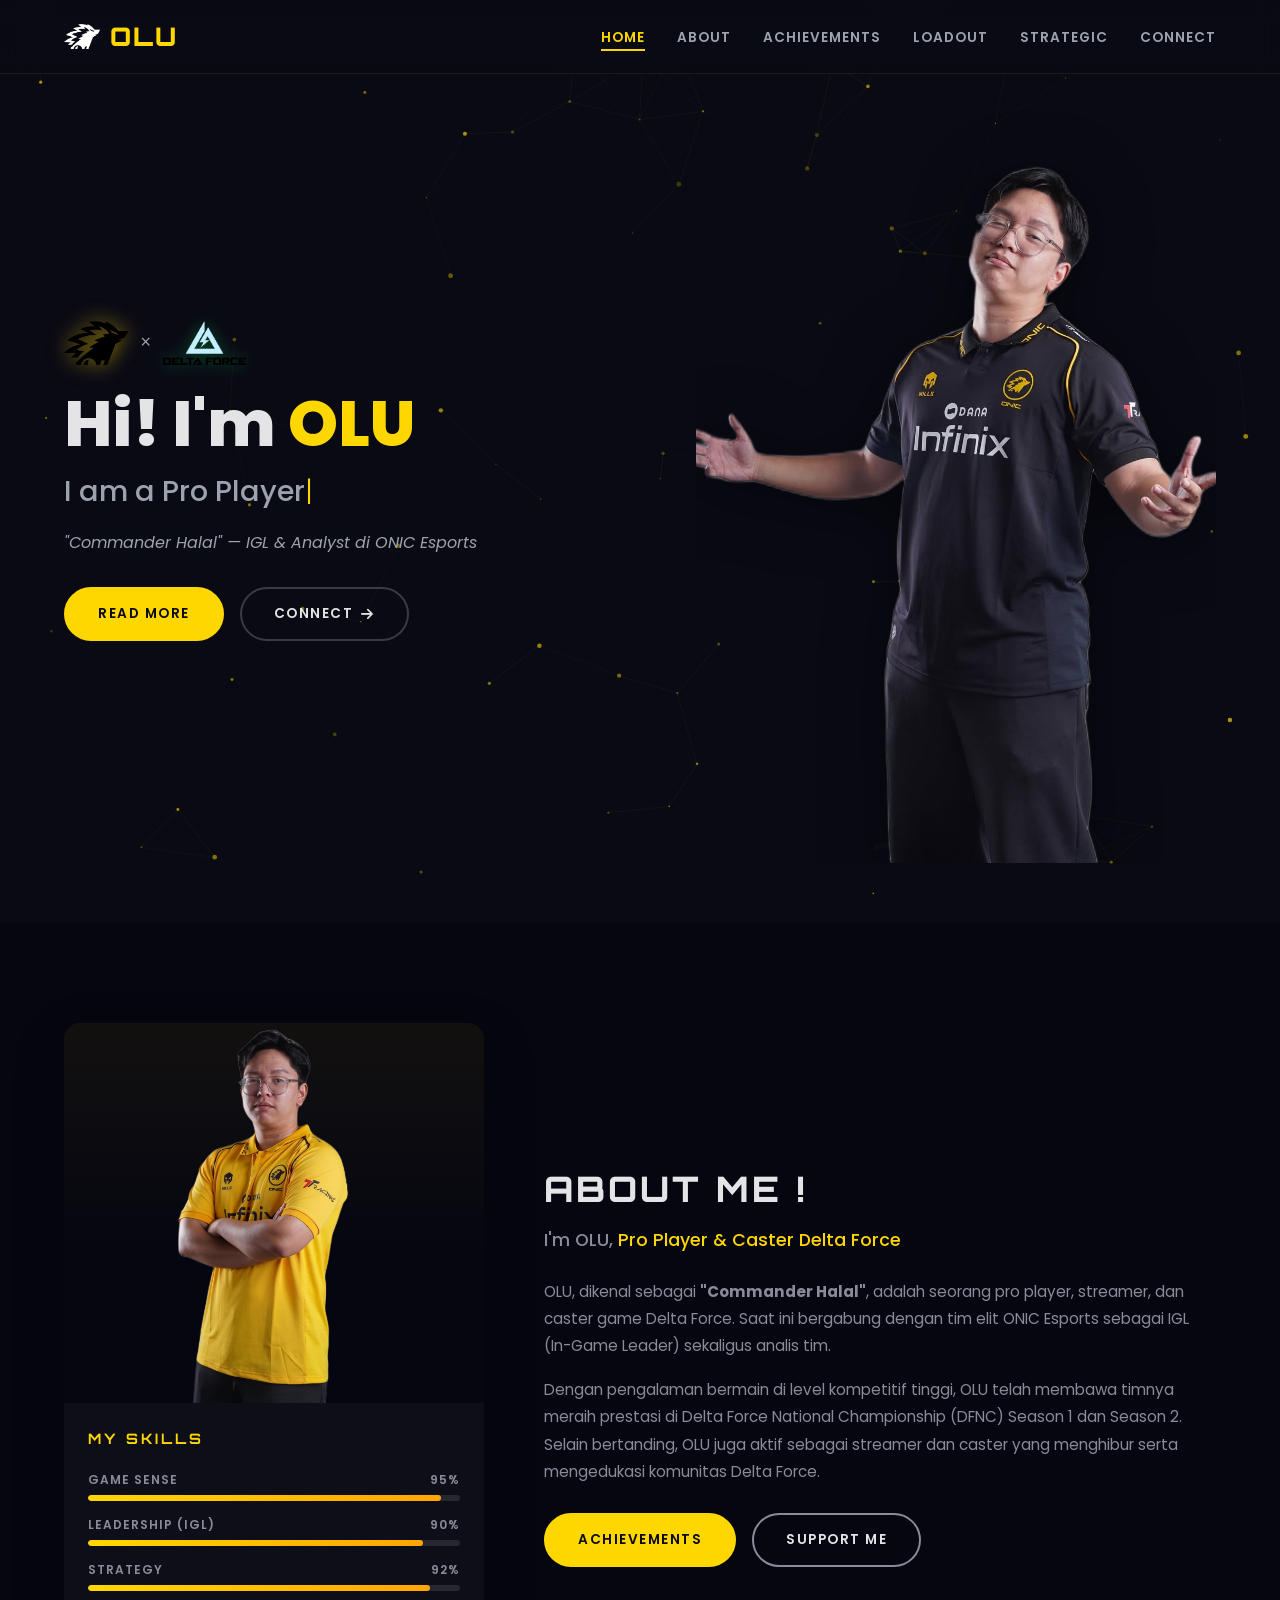
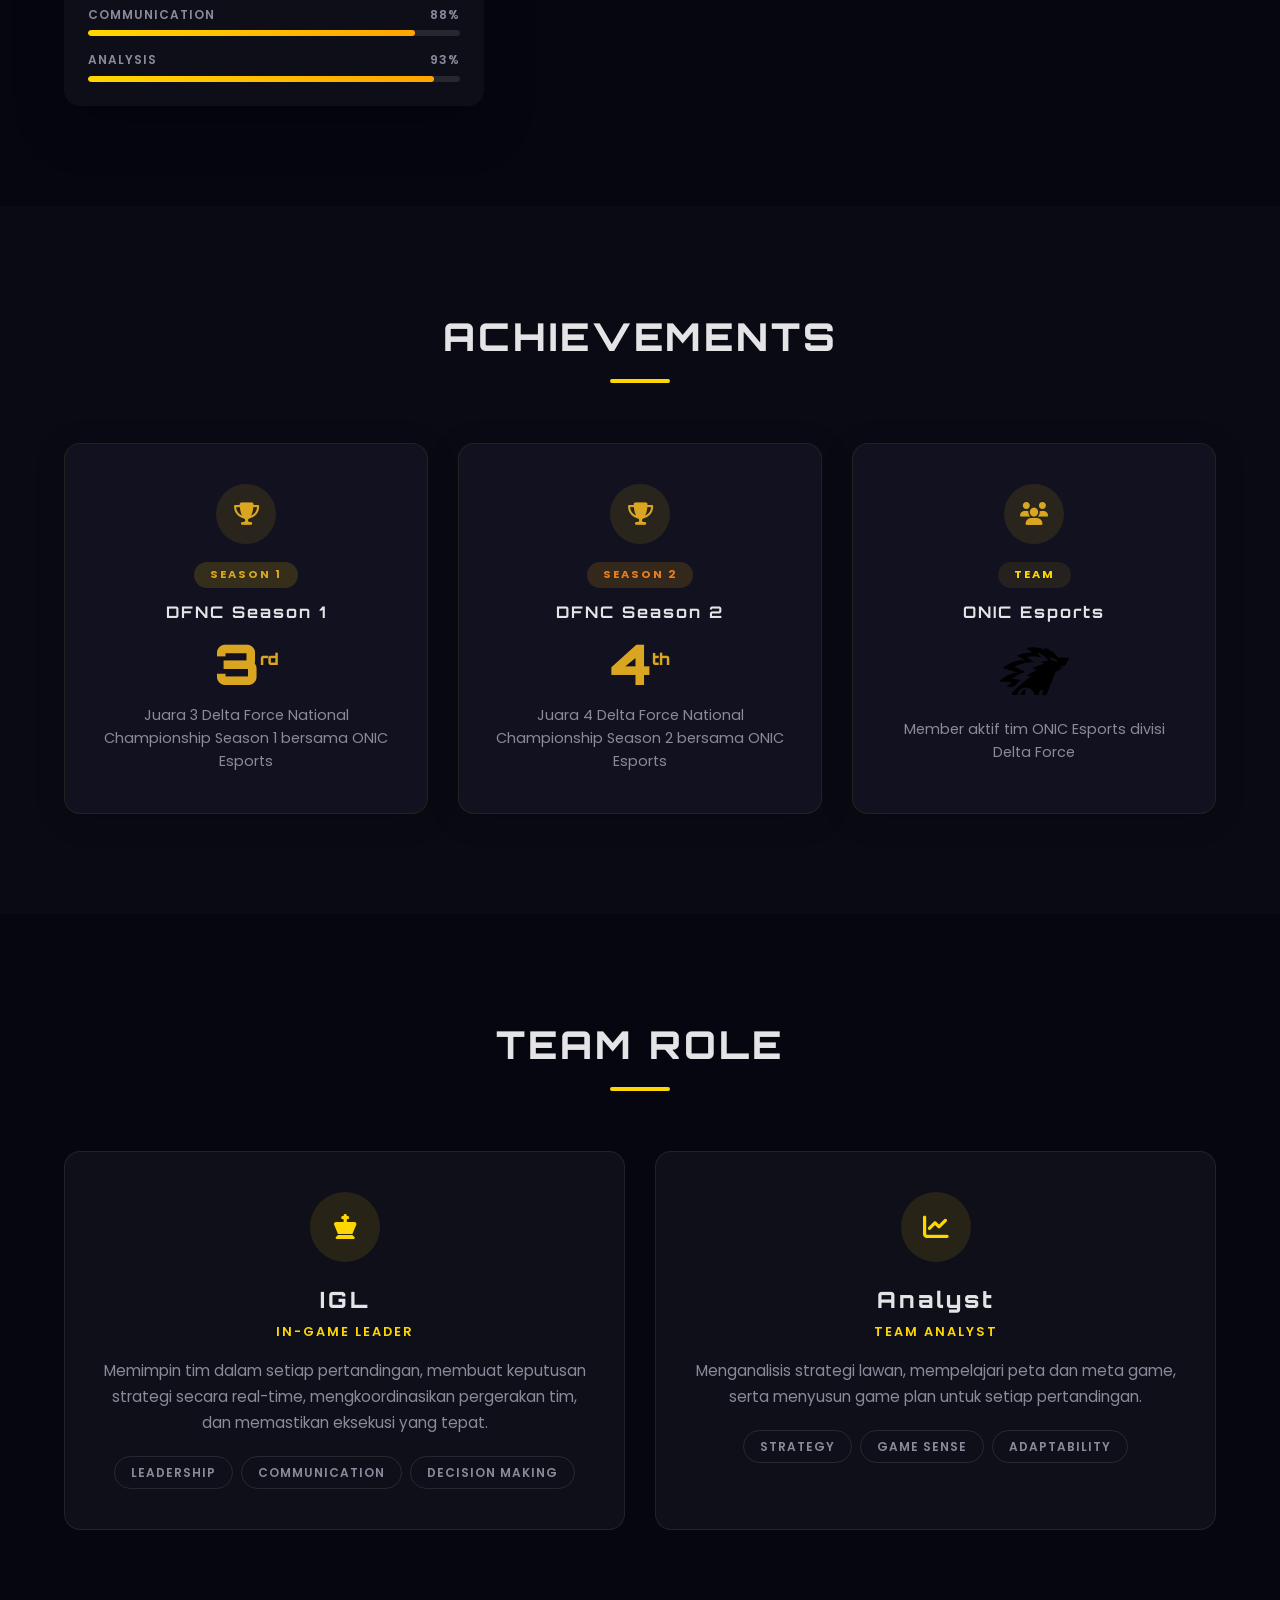
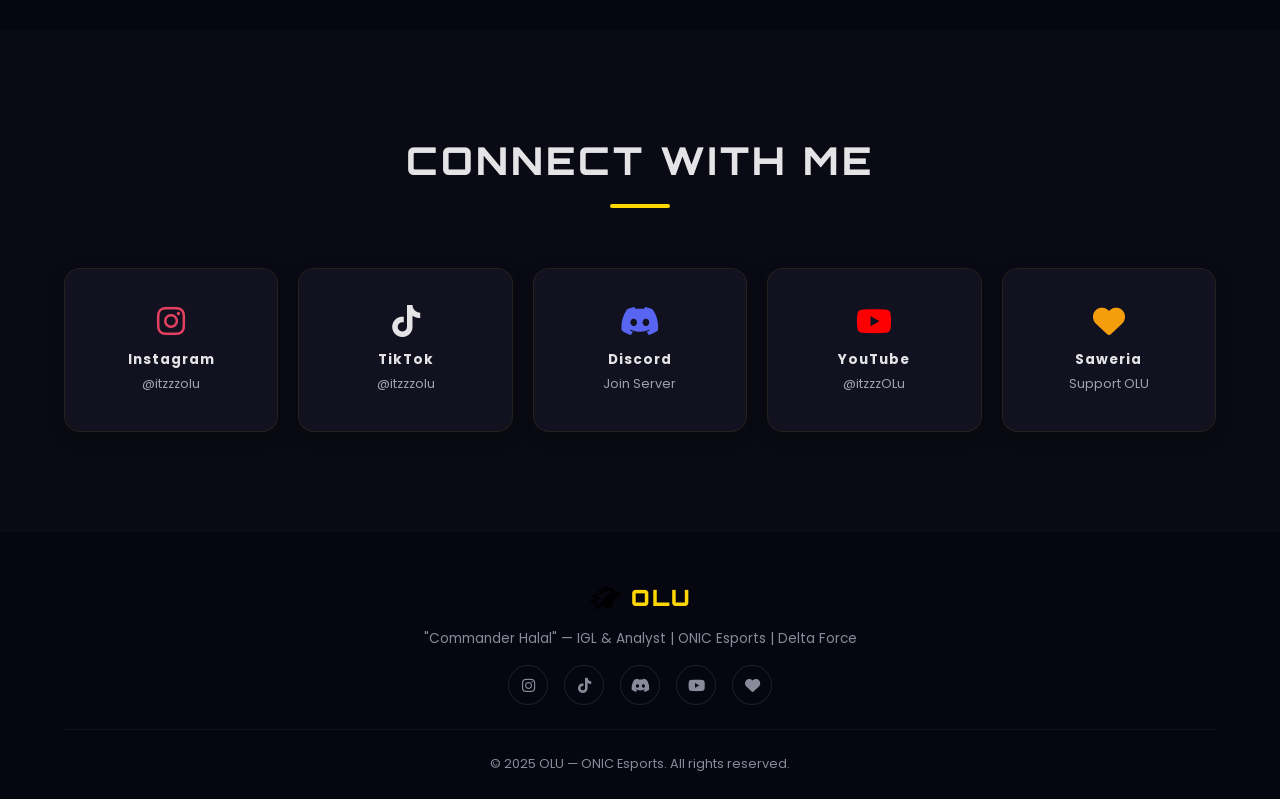
==== commit 1e2678af: "refactor: merge main sections into single page, add strategic coming soon - Home, About, Achievement" ====
--- a/index.html
+++ b/index.html
@@ -16,7 +16,7 @@
     <!-- Navigation -->
     <nav class="navbar" id="navbar">
         <div class="nav-container">
-            <a href="#hero" class="nav-logo">
+            <a href="index.html" class="nav-logo">
                 <img src="assets/onic-logo.png" alt="ONIC" class="nav-logo-img">
                 <span class="logo-text">OLU</span>
             </a>
@@ -24,8 +24,8 @@
                 <li><a href="#hero" class="active">HOME</a></li>
                 <li><a href="#about">ABOUT</a></li>
                 <li><a href="#achievements">ACHIEVEMENTS</a></li>
-                <li><a href="#role">ROLE</a></li>
-                <li><a href="#loadout">LOADOUT</a></li>
+                <li><a href="loadout.html">LOADOUT</a></li>
+                <li><a href="strategic.html">STRATEGIC</a></li>
                 <li><a href="#socials">CONNECT</a></li>
             </ul>
             <button class="nav-toggle" id="navToggle" aria-label="Toggle menu">
@@ -188,213 +188,6 @@
         </div>
     </section>
 
-    <!-- Loadout Section -->
-    <section class="section-light" id="loadout">
-        <div class="container">
-            <div class="section-header">
-                <h2>WEAPON LOADOUT</h2>
-                <div class="section-line"></div>
-            </div>
-
-            <!-- Assault Rifle -->
-            <div class="loadout-category">
-                <h3 class="category-title"><i class="fas fa-crosshairs"></i> Assault Rifle</h3>
-                <div class="loadout-grid">
-                    <div class="weapon-card">
-                        <div class="weapon-img-placeholder"><i class="fas fa-image"></i><span>Foto Senjata</span></div>
-                        <div class="weapon-info">
-                            <h4>Weapon Name</h4>
-                            <p class="weapon-code">Loadout code: <code>TBA</code></p>
-                        </div>
-                    </div>
-                    <div class="weapon-card">
-                        <div class="weapon-img-placeholder"><i class="fas fa-image"></i><span>Foto Senjata</span></div>
-                        <div class="weapon-info">
-                            <h4>Weapon Name</h4>
-                            <p class="weapon-code">Loadout code: <code>TBA</code></p>
-                        </div>
-                    </div>
-                    <div class="weapon-card">
-                        <div class="weapon-img-placeholder"><i class="fas fa-image"></i><span>Foto Senjata</span></div>
-                        <div class="weapon-info">
-                            <h4>Weapon Name</h4>
-                            <p class="weapon-code">Loadout code: <code>TBA</code></p>
-                        </div>
-                    </div>
-                </div>
-            </div>
-
-            <!-- Submachine Gun -->
-            <div class="loadout-category">
-                <h3 class="category-title"><i class="fas fa-crosshairs"></i> Submachine Gun</h3>
-                <div class="loadout-grid">
-                    <div class="weapon-card">
-                        <div class="weapon-img-placeholder"><i class="fas fa-image"></i><span>Foto Senjata</span></div>
-                        <div class="weapon-info">
-                            <h4>Weapon Name</h4>
-                            <p class="weapon-code">Loadout code: <code>TBA</code></p>
-                        </div>
-                    </div>
-                    <div class="weapon-card">
-                        <div class="weapon-img-placeholder"><i class="fas fa-image"></i><span>Foto Senjata</span></div>
-                        <div class="weapon-info">
-                            <h4>Weapon Name</h4>
-                            <p class="weapon-code">Loadout code: <code>TBA</code></p>
-                        </div>
-                    </div>
-                    <div class="weapon-card">
-                        <div class="weapon-img-placeholder"><i class="fas fa-image"></i><span>Foto Senjata</span></div>
-                        <div class="weapon-info">
-                            <h4>Weapon Name</h4>
-                            <p class="weapon-code">Loadout code: <code>TBA</code></p>
-                        </div>
-                    </div>
-                </div>
-            </div>
-
-            <!-- Shotgun -->
-            <div class="loadout-category">
-                <h3 class="category-title"><i class="fas fa-crosshairs"></i> Shotgun</h3>
-                <div class="loadout-grid">
-                    <div class="weapon-card">
-                        <div class="weapon-img-placeholder"><i class="fas fa-image"></i><span>Foto Senjata</span></div>
-                        <div class="weapon-info">
-                            <h4>Weapon Name</h4>
-                            <p class="weapon-code">Loadout code: <code>TBA</code></p>
-                        </div>
-                    </div>
-                    <div class="weapon-card">
-                        <div class="weapon-img-placeholder"><i class="fas fa-image"></i><span>Foto Senjata</span></div>
-                        <div class="weapon-info">
-                            <h4>Weapon Name</h4>
-                            <p class="weapon-code">Loadout code: <code>TBA</code></p>
-                        </div>
-                    </div>
-                    <div class="weapon-card">
-                        <div class="weapon-img-placeholder"><i class="fas fa-image"></i><span>Foto Senjata</span></div>
-                        <div class="weapon-info">
-                            <h4>Weapon Name</h4>
-                            <p class="weapon-code">Loadout code: <code>TBA</code></p>
-                        </div>
-                    </div>
-                </div>
-            </div>
-
-            <!-- Marksman Rifle -->
-            <div class="loadout-category">
-                <h3 class="category-title"><i class="fas fa-crosshairs"></i> Marksman Rifle</h3>
-                <div class="loadout-grid">
-                    <div class="weapon-card">
-                        <div class="weapon-img-placeholder"><i class="fas fa-image"></i><span>Foto Senjata</span></div>
-                        <div class="weapon-info">
-                            <h4>Weapon Name</h4>
-                            <p class="weapon-code">Loadout code: <code>TBA</code></p>
-                        </div>
-                    </div>
-                    <div class="weapon-card">
-                        <div class="weapon-img-placeholder"><i class="fas fa-image"></i><span>Foto Senjata</span></div>
-                        <div class="weapon-info">
-                            <h4>Weapon Name</h4>
-                            <p class="weapon-code">Loadout code: <code>TBA</code></p>
-                        </div>
-                    </div>
-                    <div class="weapon-card">
-                        <div class="weapon-img-placeholder"><i class="fas fa-image"></i><span>Foto Senjata</span></div>
-                        <div class="weapon-info">
-                            <h4>Weapon Name</h4>
-                            <p class="weapon-code">Loadout code: <code>TBA</code></p>
-                        </div>
-                    </div>
-                </div>
-            </div>
-
-            <!-- Light Machine Gun -->
-            <div class="loadout-category">
-                <h3 class="category-title"><i class="fas fa-crosshairs"></i> Light Machine Gun</h3>
-                <div class="loadout-grid">
-                    <div class="weapon-card">
-                        <div class="weapon-img-placeholder"><i class="fas fa-image"></i><span>Foto Senjata</span></div>
-                        <div class="weapon-info">
-                            <h4>Weapon Name</h4>
-                            <p class="weapon-code">Loadout code: <code>TBA</code></p>
-                        </div>
-                    </div>
-                    <div class="weapon-card">
-                        <div class="weapon-img-placeholder"><i class="fas fa-image"></i><span>Foto Senjata</span></div>
-                        <div class="weapon-info">
-                            <h4>Weapon Name</h4>
-                            <p class="weapon-code">Loadout code: <code>TBA</code></p>
-                        </div>
-                    </div>
-                    <div class="weapon-card">
-                        <div class="weapon-img-placeholder"><i class="fas fa-image"></i><span>Foto Senjata</span></div>
-                        <div class="weapon-info">
-                            <h4>Weapon Name</h4>
-                            <p class="weapon-code">Loadout code: <code>TBA</code></p>
-                        </div>
-                    </div>
-                </div>
-            </div>
-
-            <!-- Sniper Rifle -->
-            <div class="loadout-category">
-                <h3 class="category-title"><i class="fas fa-crosshairs"></i> Sniper Rifle</h3>
-                <div class="loadout-grid">
-                    <div class="weapon-card">
-                        <div class="weapon-img-placeholder"><i class="fas fa-image"></i><span>Foto Senjata</span></div>
-                        <div class="weapon-info">
-                            <h4>Weapon Name</h4>
-                            <p class="weapon-code">Loadout code: <code>TBA</code></p>
-                        </div>
-                    </div>
-                    <div class="weapon-card">
-                        <div class="weapon-img-placeholder"><i class="fas fa-image"></i><span>Foto Senjata</span></div>
-                        <div class="weapon-info">
-                            <h4>Weapon Name</h4>
-                            <p class="weapon-code">Loadout code: <code>TBA</code></p>
-                        </div>
-                    </div>
-                    <div class="weapon-card">
-                        <div class="weapon-img-placeholder"><i class="fas fa-image"></i><span>Foto Senjata</span></div>
-                        <div class="weapon-info">
-                            <h4>Weapon Name</h4>
-                            <p class="weapon-code">Loadout code: <code>TBA</code></p>
-                        </div>
-                    </div>
-                </div>
-            </div>
-
-            <!-- Special Weapon -->
-            <div class="loadout-category">
-                <h3 class="category-title"><i class="fas fa-crosshairs"></i> Special Weapon</h3>
-                <div class="loadout-grid">
-                    <div class="weapon-card">
-                        <div class="weapon-img-placeholder"><i class="fas fa-image"></i><span>Foto Senjata</span></div>
-                        <div class="weapon-info">
-                            <h4>Weapon Name</h4>
-                            <p class="weapon-code">Loadout code: <code>TBA</code></p>
-                        </div>
-                    </div>
-                    <div class="weapon-card">
-                        <div class="weapon-img-placeholder"><i class="fas fa-image"></i><span>Foto Senjata</span></div>
-                        <div class="weapon-info">
-                            <h4>Weapon Name</h4>
-                            <p class="weapon-code">Loadout code: <code>TBA</code></p>
-                        </div>
-                    </div>
-                    <div class="weapon-card">
-                        <div class="weapon-img-placeholder"><i class="fas fa-image"></i><span>Foto Senjata</span></div>
-                        <div class="weapon-info">
-                            <h4>Weapon Name</h4>
-                            <p class="weapon-code">Loadout code: <code>TBA</code></p>
-                        </div>
-                    </div>
-                </div>
-            </div>
-
-        </div>
-    </section>
-
     <!-- Social Section -->
     <section class="section-light" id="socials">
         <div class="container">
--- a/style.css
+++ b/style.css
@@ -162,6 +162,12 @@
     cursor: pointer;
 }
 
+/* Page section top padding for non-hero pages */
+.page-section {
+    padding-top: 100px !important;
+    min-height: calc(100vh - 200px);
+}
+
 /* ============================================
    Hero Section (Rubrash-style)
    ============================================ */
@@ -317,11 +323,24 @@
     border: 1px solid var(--border-subtle);
 }
 
+.hero-image.no-frame {
+    display: flex;
+    align-items: flex-end;
+    justify-content: center;
+    max-width: 520px;
+    overflow: hidden;
+}
+
 .hero-image.no-frame img {
     border-radius: 0;
     box-shadow: none;
     border: none;
     filter: drop-shadow(0 10px 30px rgba(0,0,0,0.5));
+    width: 110%;
+    max-width: none;
+    object-fit: contain;
+    object-position: top center;
+    max-height: 85vh;
 }
 
 /* ============================================
@@ -871,6 +890,73 @@
     font-family: 'Courier New', monospace;
     font-size: 0.75rem;
     letter-spacing: 0.5px;
+}
+
+/* ============================================
+   Coming Soon Page
+   ============================================ */
+.coming-soon-section {
+    display: flex;
+    align-items: center;
+    justify-content: center;
+    min-height: calc(100vh - 120px);
+}
+
+.coming-soon-container {
+    text-align: center;
+    max-width: 600px;
+    margin: 0 auto;
+}
+
+.coming-soon-icon {
+    font-size: 4rem;
+    color: var(--primary);
+    margin-bottom: 24px;
+    opacity: 0.8;
+}
+
+.coming-soon-title {
+    font-family: 'Orbitron', sans-serif;
+    font-size: clamp(2rem, 5vw, 3.5rem);
+    font-weight: 900;
+    letter-spacing: 4px;
+    color: var(--text-light);
+    margin-bottom: 8px;
+}
+
+.coming-soon-subtitle {
+    font-size: 1rem;
+    color: var(--text-muted);
+    margin-bottom: 32px;
+    letter-spacing: 1px;
+}
+
+.coming-soon-badge {
+    display: inline-flex;
+    align-items: center;
+    gap: 10px;
+    background: rgba(255, 215, 0, 0.1);
+    border: 2px solid var(--primary);
+    color: var(--primary);
+    font-family: 'Orbitron', sans-serif;
+    font-size: 1.2rem;
+    font-weight: 700;
+    letter-spacing: 3px;
+    padding: 16px 40px;
+    border-radius: 50px;
+    margin-bottom: 24px;
+    animation: pulse-glow 2s ease-in-out infinite;
+}
+
+@keyframes pulse-glow {
+    0%, 100% { box-shadow: 0 0 20px rgba(255, 215, 0, 0.1); }
+    50% { box-shadow: 0 0 40px rgba(255, 215, 0, 0.25); }
+}
+
+.coming-soon-desc {
+    font-size: 0.95rem;
+    color: var(--text-muted-light);
+    line-height: 1.7;
 }
 
 /* ============================================
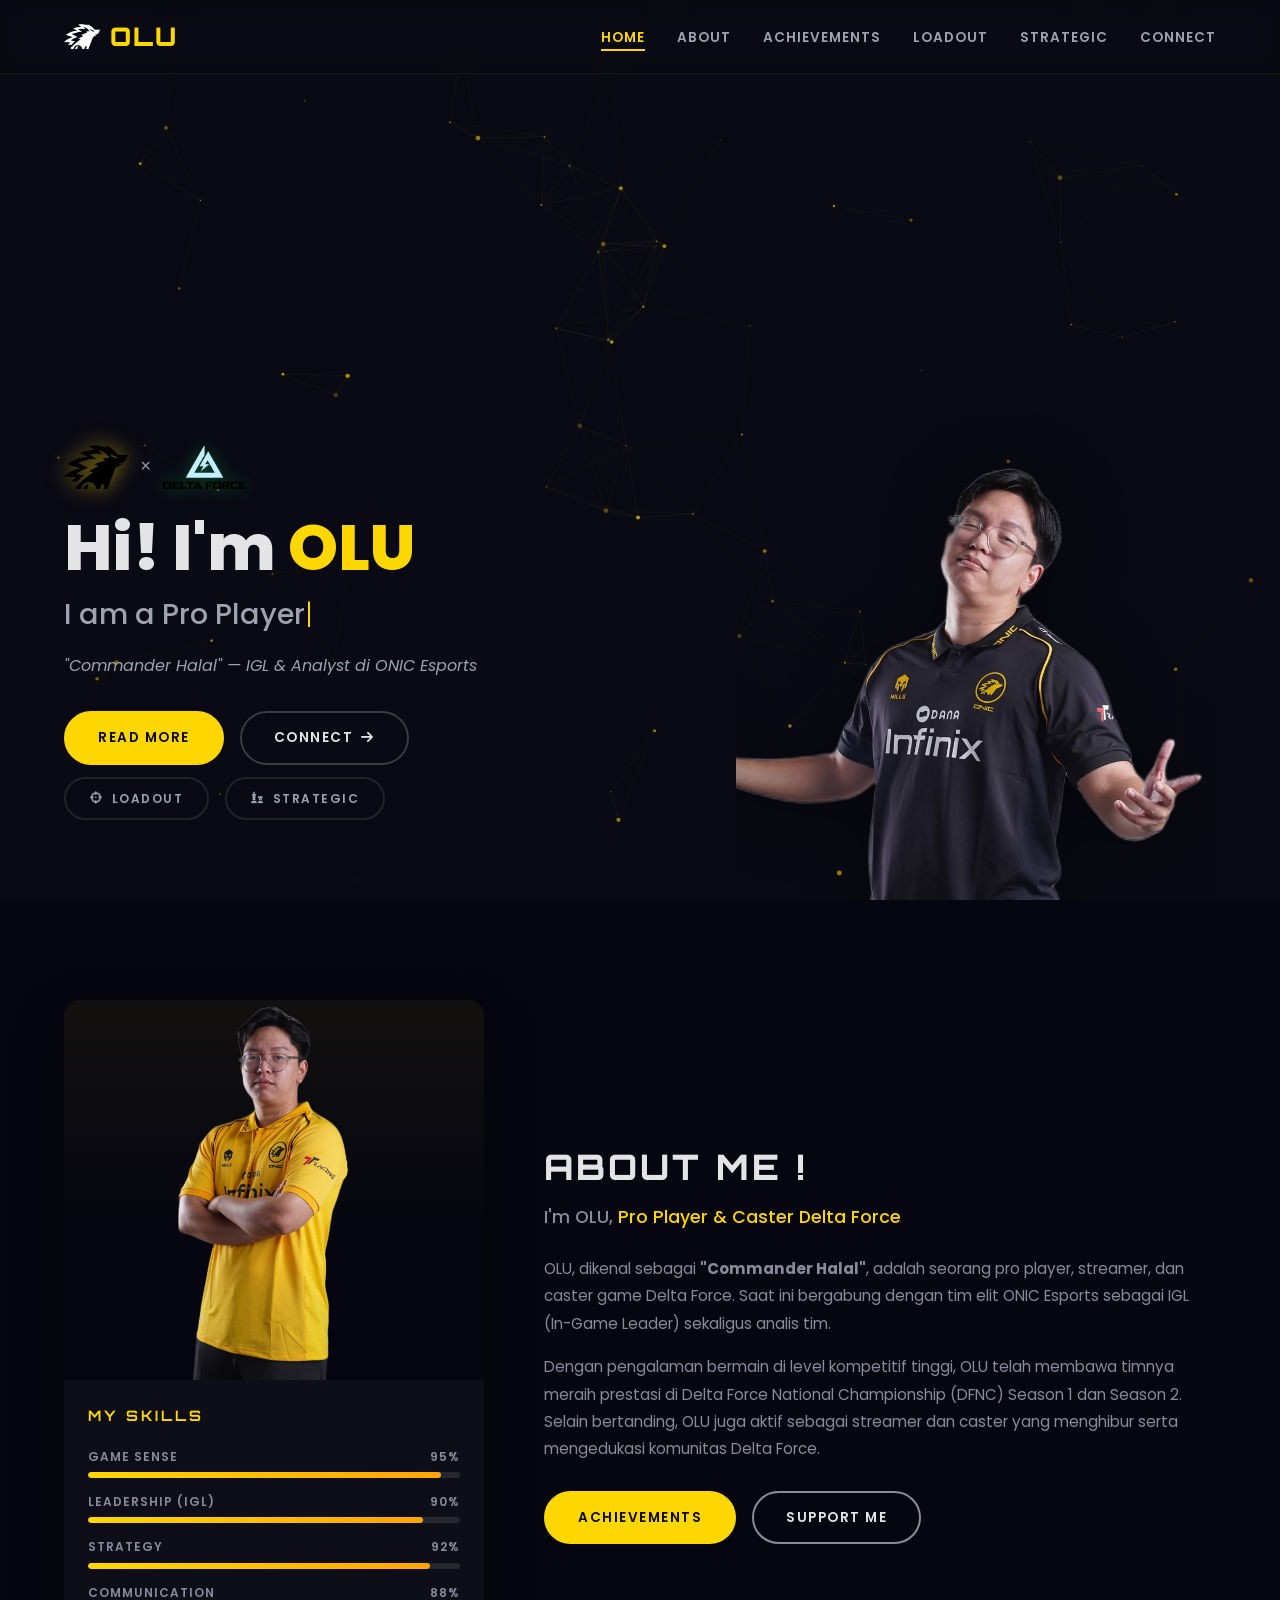
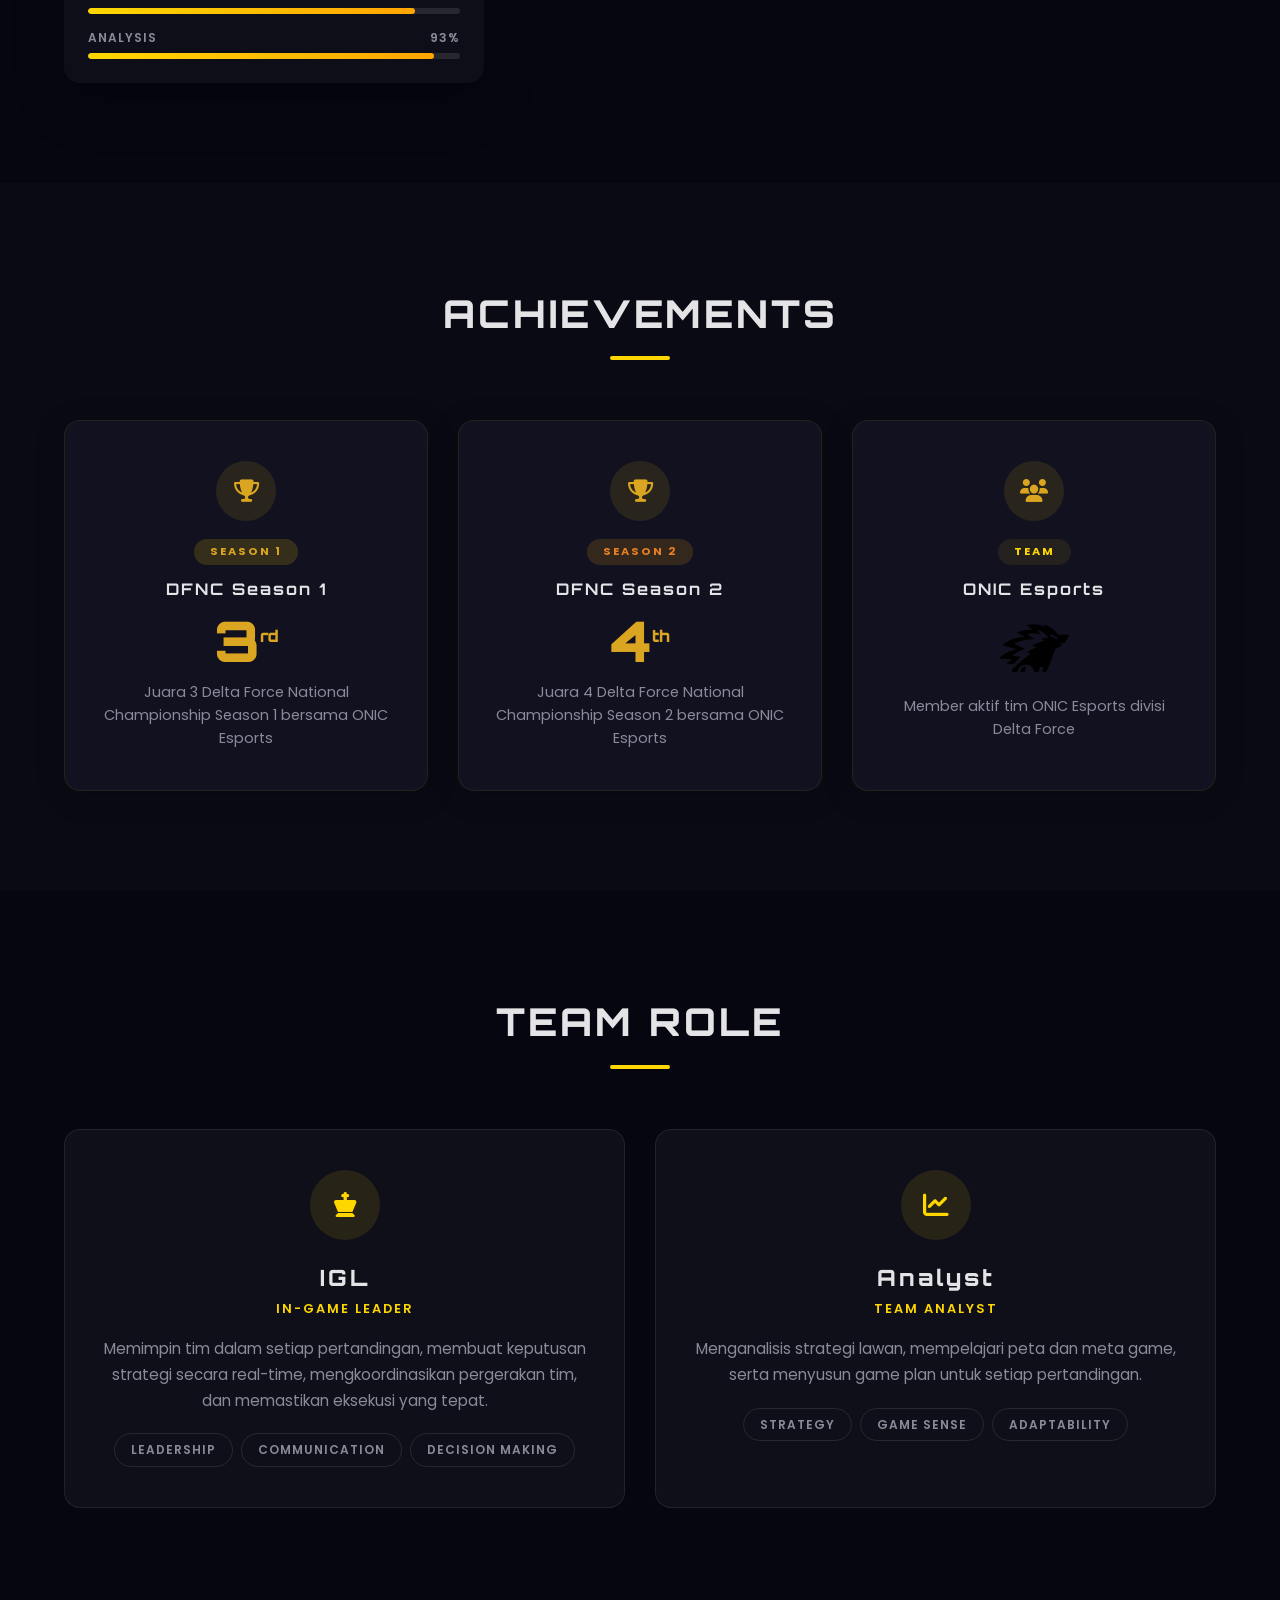
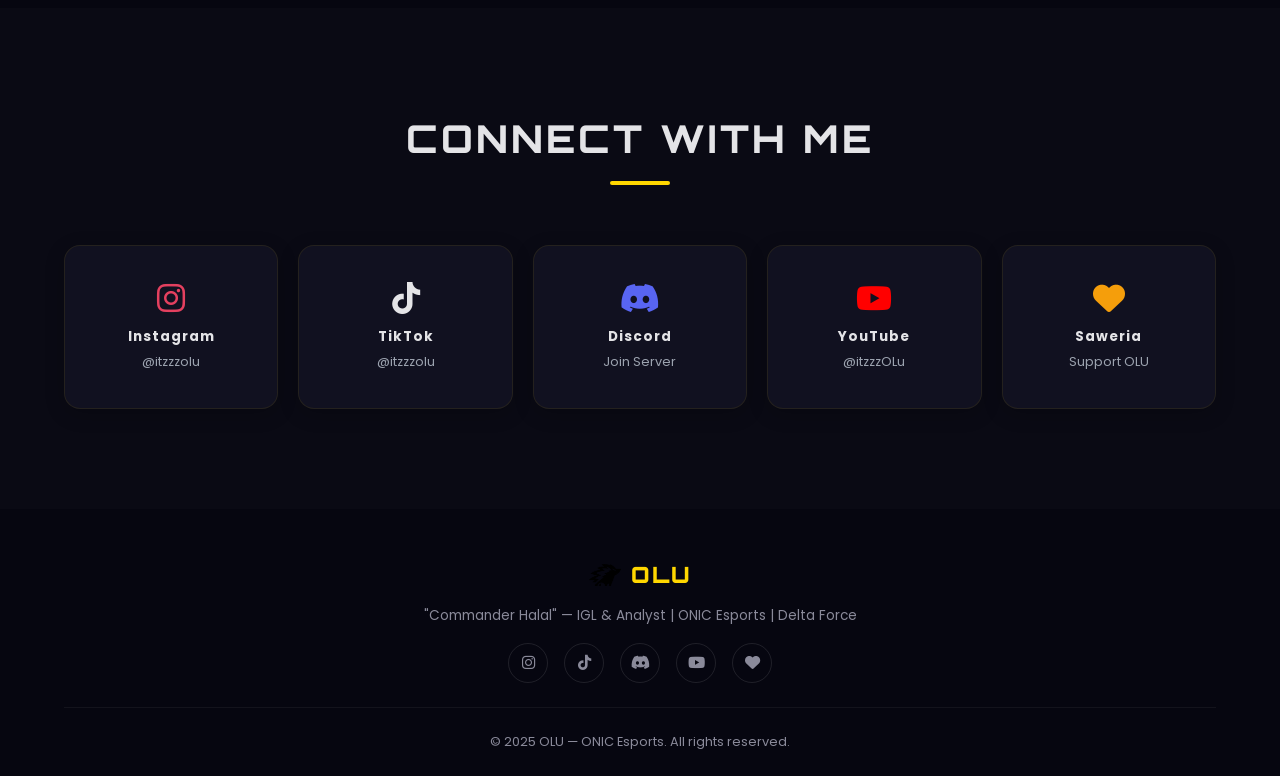
==== commit 5b2443ed: "feat: interactive weapon loadout, hero photo fix, loadout/strategic buttons - Weapon loadout redesig" ====
--- a/index.html
+++ b/index.html
@@ -53,6 +53,10 @@
                     <a href="#about" class="btn btn-primary">READ MORE</a>
                     <a href="#socials" class="btn btn-outline">CONNECT <i class="fas fa-arrow-right"></i></a>
                 </div>
+                <div class="hero-buttons hero-buttons-secondary">
+                    <a href="loadout.html" class="btn btn-ghost"><i class="fas fa-crosshairs"></i> LOADOUT</a>
+                    <a href="strategic.html" class="btn btn-ghost"><i class="fas fa-chess"></i> STRATEGIC</a>
+                </div>
             </div>
             <div class="hero-image no-frame">
                 <img src="assets/olu-hero-nobg.png" alt="OLU - ONIC Esports Pro Player">
--- a/style.css
+++ b/style.css
@@ -177,16 +177,16 @@
     background: transparent;
     overflow: hidden;
     display: flex;
-    align-items: center;
+    align-items: flex-end;
     z-index: 1;
 }
 
 .hero-inner {
     max-width: 1200px;
     margin: 0 auto;
-    padding: 100px 24px 60px;
-    display: flex;
-    align-items: center;
+    padding: 100px 24px 0;
+    display: flex;
+    align-items: flex-end;
     justify-content: space-between;
     gap: 40px;
     position: relative;
@@ -197,6 +197,7 @@
 .hero-text {
     flex: 1;
     max-width: 580px;
+    padding-bottom: 80px;
 }
 
 .hero-logos {
@@ -308,6 +309,24 @@
     transform: translateY(-2px);
 }
 
+.hero-buttons-secondary {
+    margin-top: 12px;
+}
+
+.btn-ghost {
+    background: transparent;
+    color: var(--text-muted);
+    border-color: rgba(255,255,255,0.1);
+    font-size: 0.75rem;
+    padding: 10px 24px;
+}
+
+.btn-ghost:hover {
+    color: var(--primary);
+    border-color: var(--primary);
+    transform: translateY(-2px);
+}
+
 .hero-image {
     flex: 1;
     max-width: 500px;
@@ -326,9 +345,10 @@
 .hero-image.no-frame {
     display: flex;
     align-items: flex-end;
-    justify-content: center;
-    max-width: 520px;
+    justify-content: flex-end;
+    max-width: 480px;
     overflow: hidden;
+    align-self: flex-end;
 }
 
 .hero-image.no-frame img {
@@ -336,11 +356,11 @@
     box-shadow: none;
     border: none;
     filter: drop-shadow(0 10px 30px rgba(0,0,0,0.5));
-    width: 110%;
+    width: 120%;
     max-width: none;
-    object-fit: contain;
+    object-fit: cover;
     object-position: top center;
-    max-height: 85vh;
+    display: block;
 }
 
 /* ============================================
@@ -818,6 +838,36 @@
     gap: 20px;
 }
 
+.section-subtitle {
+    color: var(--text-muted-light);
+    font-size: 0.9rem;
+    margin-top: 12px;
+}
+
+.admin-toggle-container {
+    text-align: right;
+    margin-bottom: 24px;
+}
+
+.admin-toggle-btn {
+    background: transparent;
+    border: 1px solid rgba(255,255,255,0.1);
+    color: var(--text-muted);
+    padding: 8px 20px;
+    border-radius: 50px;
+    cursor: pointer;
+    font-family: 'Orbitron', sans-serif;
+    font-size: 0.7rem;
+    letter-spacing: 2px;
+    transition: all 0.3s ease;
+    display: inline-flex;
+    align-items: center;
+    gap: 8px;
+}
+
+.admin-toggle-btn:hover { border-color: var(--primary); color: var(--primary); }
+.admin-toggle-btn.active { background: rgba(255,215,0,0.1); border-color: var(--primary); color: var(--primary); }
+
 .weapon-card {
     background: var(--dark-card);
     border: 1px solid var(--border-subtle);
@@ -826,15 +876,50 @@
     transition: all 0.3s ease;
 }
 
+.weapon-card-clickable {
+    cursor: pointer;
+    display: flex;
+    flex-direction: column;
+    position: relative;
+}
+
 .weapon-card:hover {
     border-color: rgba(255, 215, 0, 0.25);
     transform: translateY(-4px);
     box-shadow: 0 10px 30px rgba(255, 215, 0, 0.06);
 }
 
+.weapon-card-arrow {
+    position: absolute;
+    top: 50%;
+    right: 12px;
+    transform: translateY(-50%);
+    color: var(--text-muted-light);
+    opacity: 0;
+    transition: all 0.3s ease;
+}
+
+.weapon-card:hover .weapon-card-arrow {
+    opacity: 1;
+    color: var(--primary);
+}
+
+.weapon-img-area {
+    width: 100%;
+    height: 160px;
+    overflow: hidden;
+    border-bottom: 1px solid var(--border-subtle);
+}
+
+.weapon-card-img {
+    width: 100%;
+    height: 100%;
+    object-fit: cover;
+}
+
 .weapon-img-placeholder {
     width: 100%;
-    height: 180px;
+    height: 100%;
     background: rgba(255, 255, 255, 0.03);
     display: flex;
     flex-direction: column;
@@ -843,7 +928,6 @@
     gap: 8px;
     color: var(--text-muted-light);
     font-size: 0.8rem;
-    border-bottom: 1px solid var(--border-subtle);
 }
 
 .weapon-img-placeholder i {
@@ -857,40 +941,294 @@
     letter-spacing: 1px;
 }
 
-.weapon-card img.weapon-img {
-    width: 100%;
-    height: 180px;
-    object-fit: cover;
-    border-bottom: 1px solid var(--border-subtle);
-}
-
 .weapon-info {
-    padding: 16px;
+    padding: 14px 16px;
 }
 
 .weapon-info h4 {
     font-family: 'Orbitron', sans-serif;
-    font-size: 0.85rem;
+    font-size: 0.8rem;
     font-weight: 700;
     letter-spacing: 1px;
     color: var(--text-light);
-    margin-bottom: 8px;
-}
-
-.weapon-code {
+    margin-bottom: 4px;
+}
+
+.weapon-loadout-count {
+    font-size: 0.75rem;
+    color: var(--text-muted-light);
+}
+
+.weapon-loadout-count i { color: var(--primary); margin-right: 4px; }
+
+.weapon-card-add {
+    display: flex;
+    flex-direction: column;
+    align-items: center;
+    justify-content: center;
+    gap: 8px;
+    min-height: 220px;
+    cursor: pointer;
+    border-style: dashed;
+    color: var(--text-muted-light);
     font-size: 0.8rem;
-    color: var(--text-muted-light);
-}
-
-.weapon-code code {
-    background: rgba(255, 215, 0, 0.1);
-    color: var(--primary);
-    padding: 2px 8px;
+}
+
+.weapon-card-add i { font-size: 1.5rem; color: var(--primary); opacity: 0.5; }
+.weapon-card-add:hover i { opacity: 1; }
+
+/* Modal */
+.modal-overlay {
+    position: fixed;
+    top: 0;
+    left: 0;
+    width: 100%;
+    height: 100%;
+    background: rgba(0, 0, 0, 0.85);
+    z-index: 1000;
+    display: flex;
+    align-items: center;
+    justify-content: center;
+    opacity: 0;
+    pointer-events: none;
+    transition: opacity 0.3s ease;
+    padding: 20px;
+}
+
+.modal-overlay.active {
+    opacity: 1;
+    pointer-events: all;
+}
+
+.modal-content {
+    background: var(--dark-card);
+    border: 1px solid var(--border-subtle);
+    border-radius: 16px;
+    max-width: 640px;
+    width: 100%;
+    max-height: 85vh;
+    overflow-y: auto;
+    position: relative;
+    transform: translateY(20px);
+    transition: transform 0.3s ease;
+}
+
+.modal-overlay.active .modal-content {
+    transform: translateY(0);
+}
+
+.modal-close {
+    position: absolute;
+    top: 16px;
+    right: 16px;
+    background: rgba(255,255,255,0.05);
+    border: none;
+    color: var(--text-muted);
+    width: 36px;
+    height: 36px;
+    border-radius: 50%;
+    cursor: pointer;
+    font-size: 1rem;
+    z-index: 10;
+    transition: all 0.3s ease;
+}
+
+.modal-close:hover { background: rgba(255,215,0,0.1); color: var(--primary); }
+
+.modal-header {
+    display: flex;
+    gap: 20px;
+    padding: 24px 24px 16px;
+    border-bottom: 1px solid var(--border-subtle);
+    align-items: center;
+}
+
+.modal-weapon-img {
+    width: 120px;
+    height: 120px;
+    border-radius: 12px;
+    overflow: hidden;
+    background: rgba(255,255,255,0.03);
+    flex-shrink: 0;
+}
+
+.modal-weapon-img img {
+    width: 100%;
+    height: 100%;
+    object-fit: cover;
+}
+
+.modal-img-placeholder {
+    width: 100%;
+    height: 100%;
+    display: flex;
+    align-items: center;
+    justify-content: center;
+    color: var(--text-muted-light);
+    font-size: 2rem;
+    opacity: 0.3;
+}
+
+.modal-category {
+    font-family: 'Orbitron', sans-serif;
+    font-size: 0.65rem;
+    letter-spacing: 2px;
+    color: var(--primary);
+    text-transform: uppercase;
+    display: block;
+    margin-bottom: 6px;
+}
+
+.modal-weapon-info h2 {
+    font-family: 'Orbitron', sans-serif;
+    font-size: 1.3rem;
+    color: var(--text-light);
+    margin-bottom: 6px;
+}
+
+.modal-weapon-info p {
+    font-size: 0.85rem;
+    color: var(--text-muted-light);
+    line-height: 1.5;
+}
+
+.modal-body {
+    padding: 20px 24px 24px;
+}
+
+.modal-body h3 {
+    font-family: 'Orbitron', sans-serif;
+    font-size: 0.85rem;
+    letter-spacing: 1px;
+    color: var(--text-light);
+    margin-bottom: 16px;
+    display: flex;
+    align-items: center;
+    gap: 8px;
+}
+
+.modal-body h3 i { color: var(--primary); }
+
+.no-loadouts {
+    text-align: center;
+    padding: 32px 16px;
+    color: var(--text-muted-light);
+}
+
+.no-loadouts i { font-size: 2rem; margin-bottom: 12px; opacity: 0.3; display: block; }
+.no-loadouts .hint { font-size: 0.8rem; color: var(--primary); margin-top: 8px; opacity: 0.7; }
+
+.loadout-item {
+    background: rgba(255,255,255,0.02);
+    border: 1px solid rgba(255,255,255,0.05);
+    border-radius: 10px;
+    padding: 16px;
+    margin-bottom: 12px;
+}
+
+.loadout-item-header {
+    display: flex;
+    align-items: center;
+    gap: 10px;
+    margin-bottom: 10px;
+}
+
+.loadout-number {
+    font-family: 'Orbitron', sans-serif;
+    font-size: 0.7rem;
+    color: var(--primary);
+    font-weight: 700;
+}
+
+.loadout-label {
+    font-size: 0.85rem;
+    color: var(--text-light);
+    font-weight: 600;
+    flex: 1;
+}
+
+.loadout-remove-btn {
+    background: transparent;
+    border: none;
+    color: var(--text-muted-light);
+    cursor: pointer;
+    font-size: 0.8rem;
+    padding: 4px 8px;
     border-radius: 4px;
+    transition: all 0.3s ease;
+}
+
+.loadout-remove-btn:hover { color: #ff4444; background: rgba(255,68,68,0.1); }
+
+.loadout-code-block {
+    background: rgba(0,0,0,0.3);
+    border: 1px solid rgba(255,215,0,0.08);
+    border-radius: 8px;
+    padding: 12px 16px;
+    display: flex;
+    align-items: center;
+    justify-content: space-between;
+    gap: 12px;
+}
+
+.loadout-code-block code {
+    color: var(--primary);
     font-family: 'Courier New', monospace;
-    font-size: 0.75rem;
-    letter-spacing: 0.5px;
-}
+    font-size: 0.8rem;
+    word-break: break-all;
+    flex: 1;
+}
+
+.copy-btn {
+    background: rgba(255,215,0,0.1);
+    border: none;
+    color: var(--primary);
+    width: 32px;
+    height: 32px;
+    border-radius: 6px;
+    cursor: pointer;
+    font-size: 0.8rem;
+    flex-shrink: 0;
+    transition: all 0.3s ease;
+}
+
+.copy-btn:hover { background: rgba(255,215,0,0.2); }
+.copy-btn.copied { background: rgba(0,200,100,0.15); color: #00c864; }
+
+.loadout-detail {
+    margin-top: 10px;
+    padding: 10px 14px;
+    background: rgba(255,215,0,0.03);
+    border-left: 3px solid var(--primary);
+    border-radius: 0 6px 6px 0;
+}
+
+.loadout-detail p {
+    font-size: 0.82rem;
+    color: var(--text-muted-light);
+    line-height: 1.6;
+}
+
+.btn-add-loadout {
+    background: transparent;
+    border: 2px dashed rgba(255,215,0,0.2);
+    color: var(--primary);
+    padding: 12px 24px;
+    border-radius: 10px;
+    cursor: pointer;
+    font-family: 'Poppins', sans-serif;
+    font-size: 0.85rem;
+    font-weight: 600;
+    width: 100%;
+    display: flex;
+    align-items: center;
+    justify-content: center;
+    gap: 8px;
+    margin-top: 12px;
+    transition: all 0.3s ease;
+}
+
+.btn-add-loadout:hover { background: rgba(255,215,0,0.05); border-color: var(--primary); }
 
 /* ============================================
    Coming Soon Page
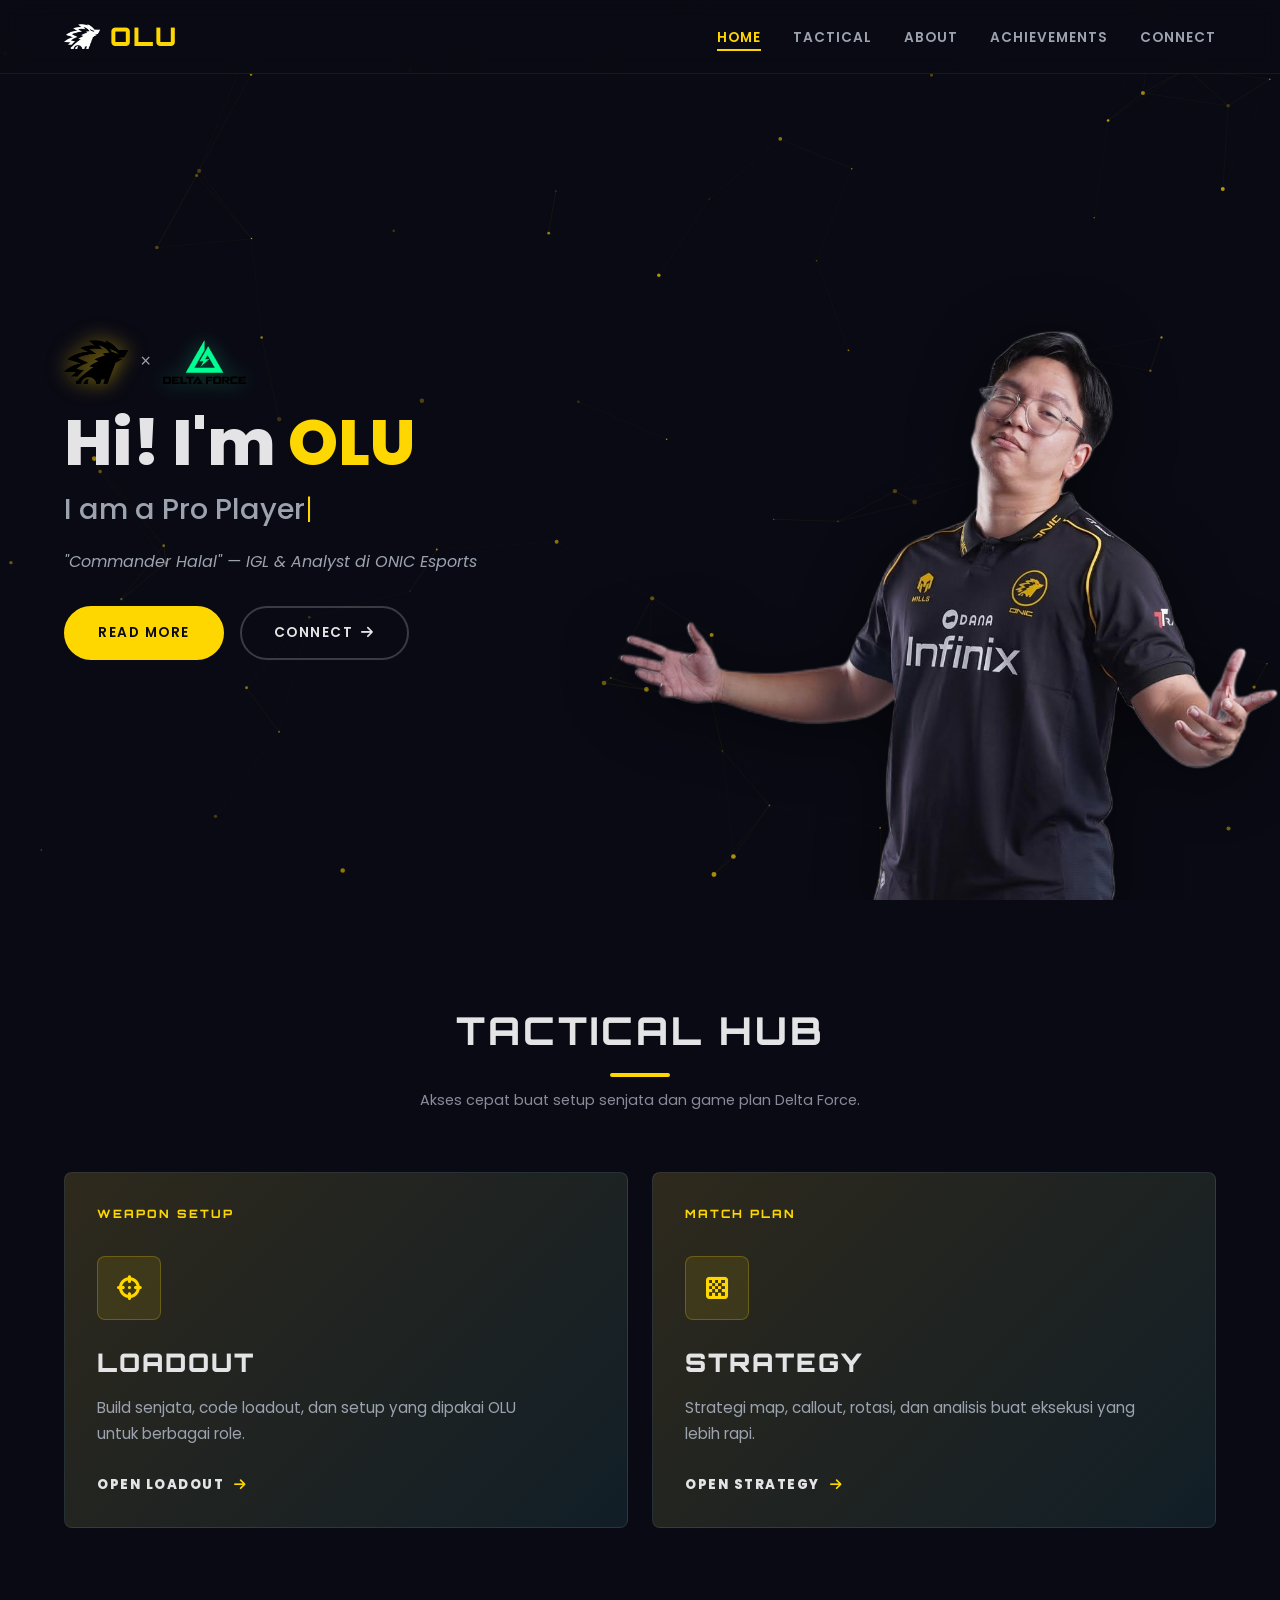
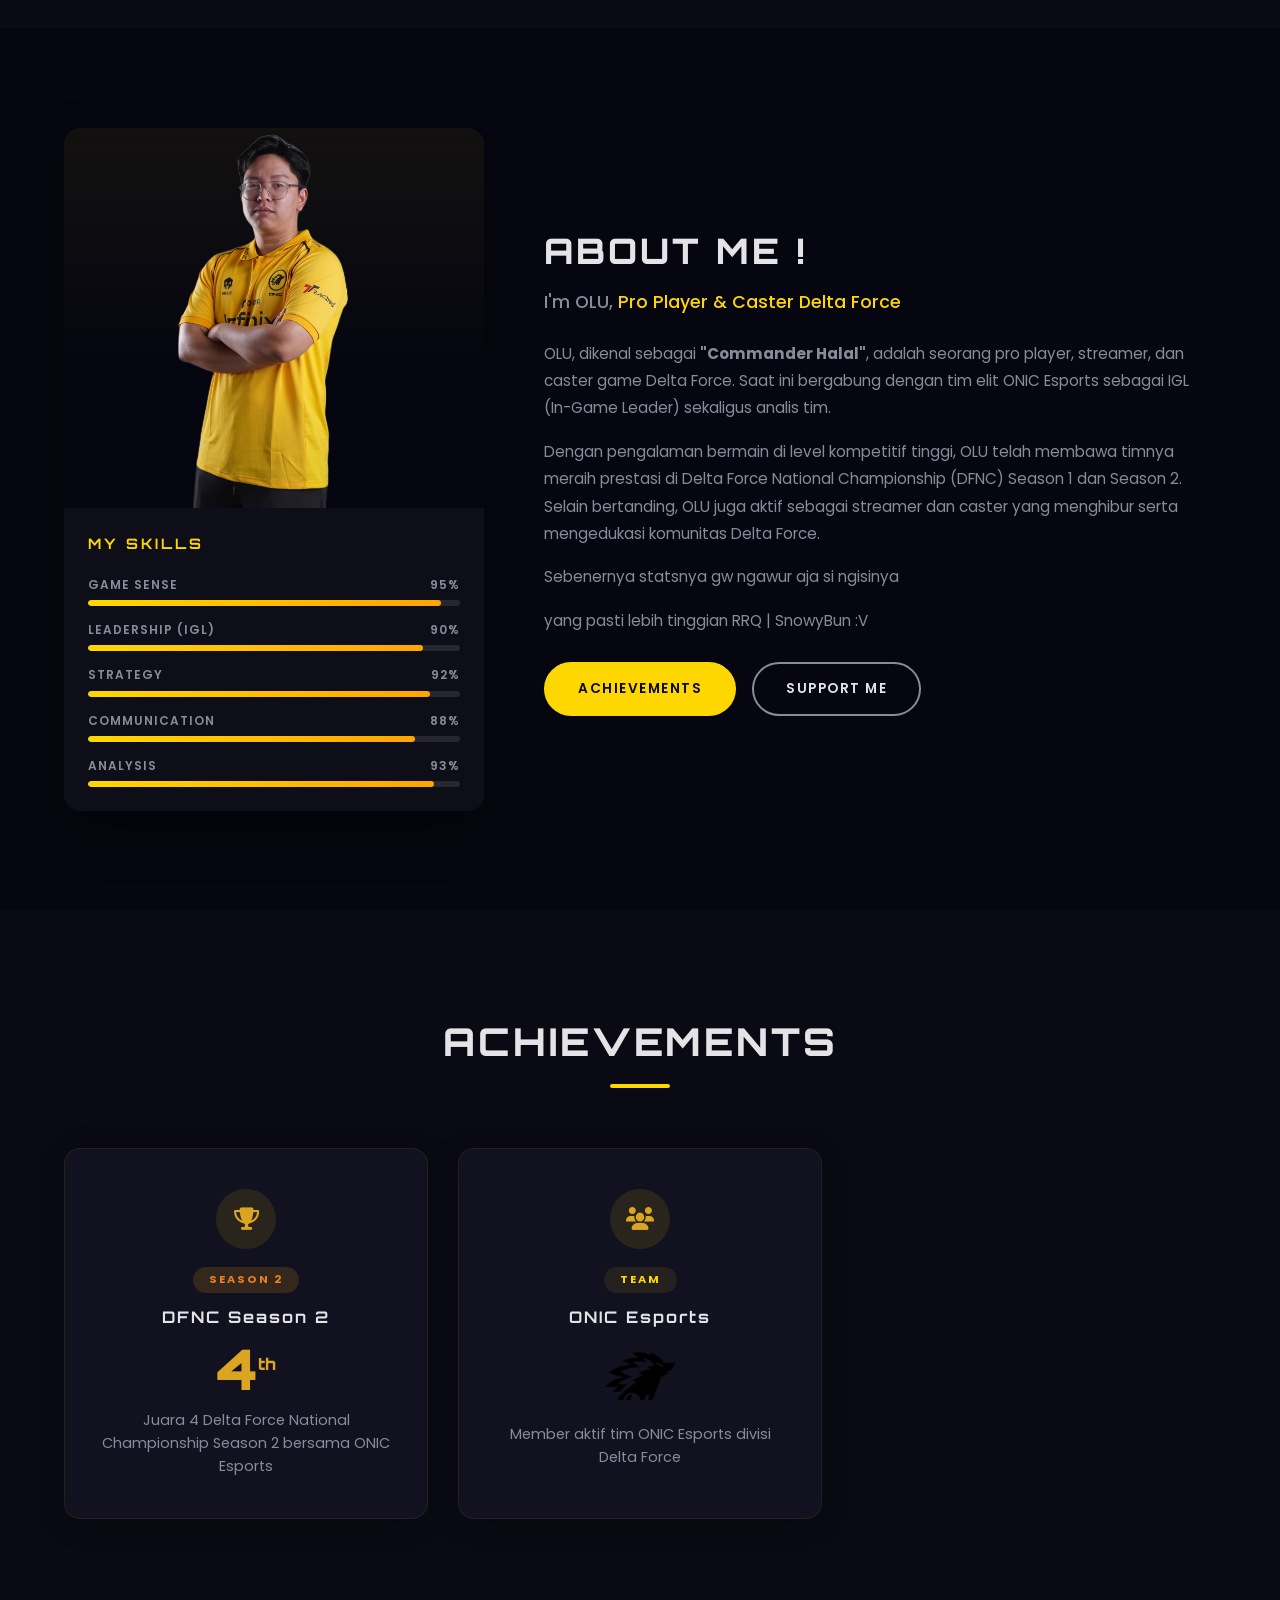
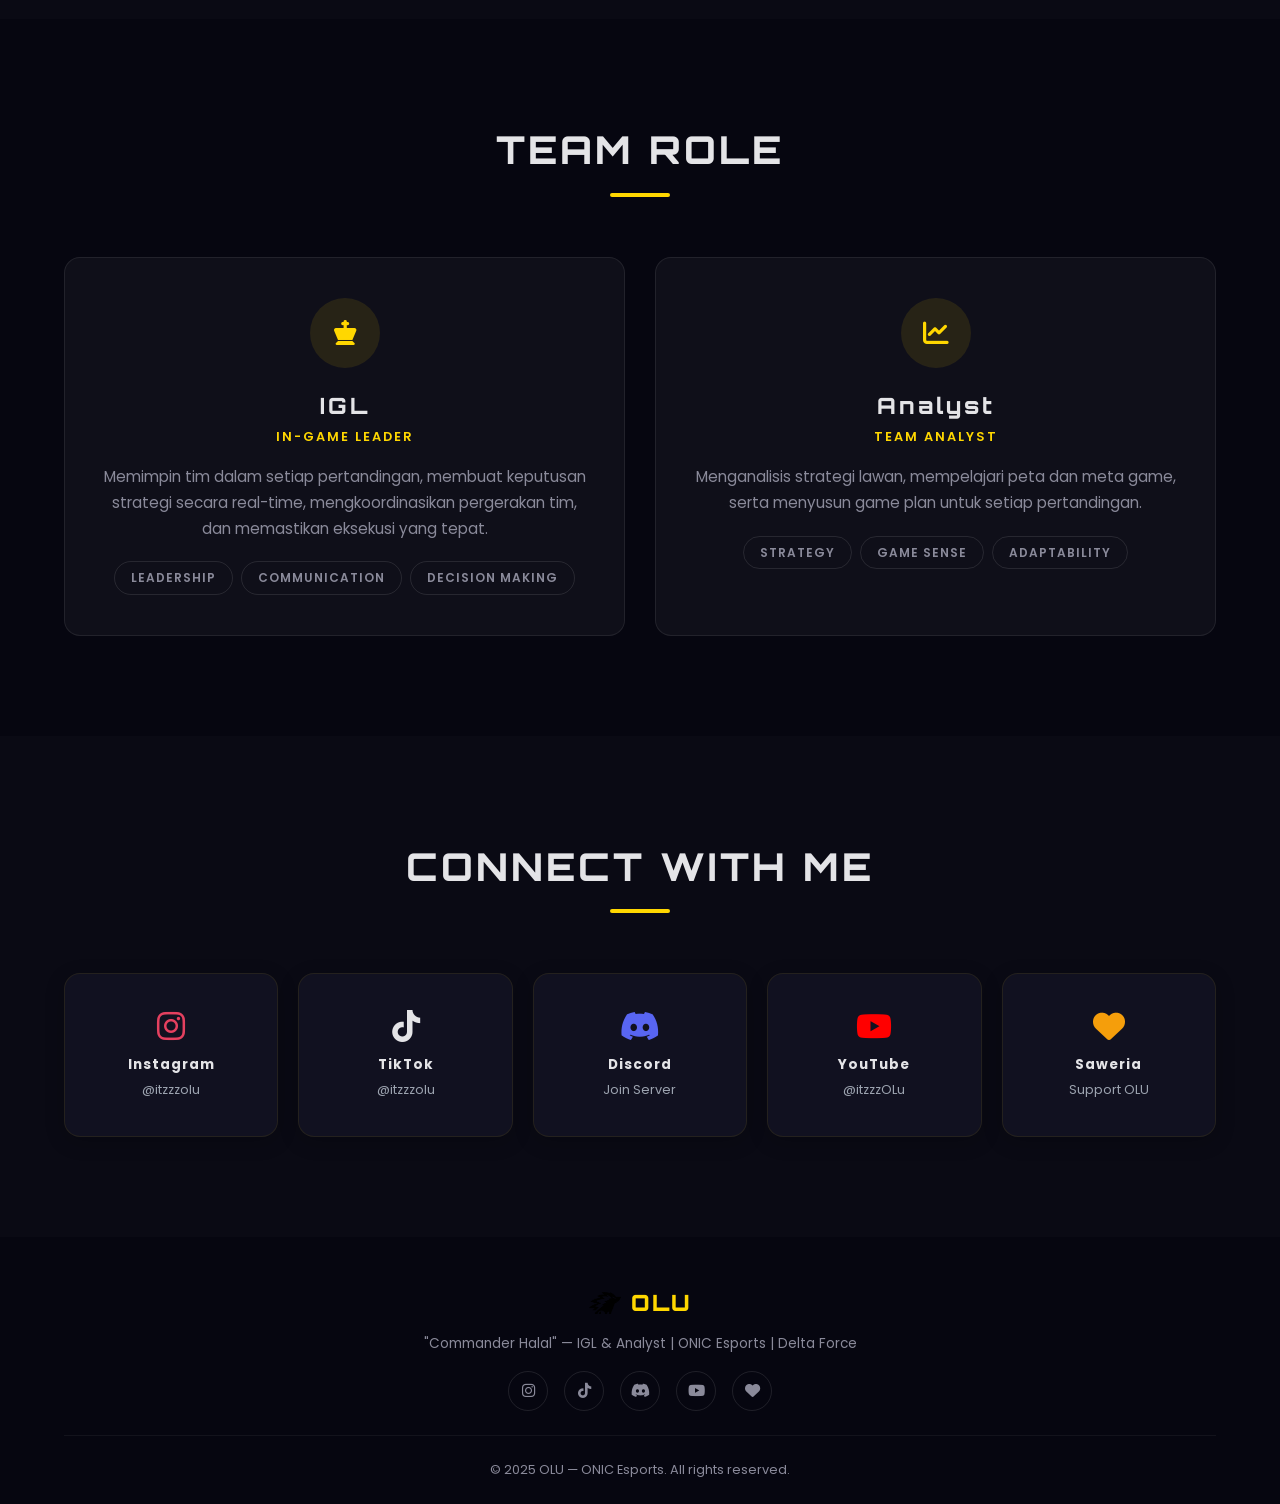
==== commit 70ef382a: "Initial commit - Upload project" ====
--- a/index.html
+++ b/index.html
@@ -22,10 +22,9 @@
             </a>
             <ul class="nav-links" id="navLinks">
                 <li><a href="#hero" class="active">HOME</a></li>
+                <li><a href="#tactical">TACTICAL</a></li>
                 <li><a href="#about">ABOUT</a></li>
                 <li><a href="#achievements">ACHIEVEMENTS</a></li>
-                <li><a href="loadout.html">LOADOUT</a></li>
-                <li><a href="strategic.html">STRATEGIC</a></li>
                 <li><a href="#socials">CONNECT</a></li>
             </ul>
             <button class="nav-toggle" id="navToggle" aria-label="Toggle menu">
@@ -53,13 +52,36 @@
                     <a href="#about" class="btn btn-primary">READ MORE</a>
                     <a href="#socials" class="btn btn-outline">CONNECT <i class="fas fa-arrow-right"></i></a>
                 </div>
-                <div class="hero-buttons hero-buttons-secondary">
-                    <a href="loadout.html" class="btn btn-ghost"><i class="fas fa-crosshairs"></i> LOADOUT</a>
-                    <a href="strategic.html" class="btn btn-ghost"><i class="fas fa-chess"></i> STRATEGIC</a>
-                </div>
             </div>
             <div class="hero-image no-frame">
                 <img src="assets/olu-hero-nobg.png" alt="OLU - ONIC Esports Pro Player">
+            </div>
+        </div>
+    </section>
+
+    <!-- Tactical Hub Section -->
+    <section class="section-light tactical-section" id="tactical">
+        <div class="container">
+            <div class="section-header">
+                <h2>TACTICAL HUB</h2>
+                <div class="section-line"></div>
+                <p class="section-subtitle">Akses cepat buat setup senjata dan game plan Delta Force.</p>
+            </div>
+            <div class="tactical-grid">
+                <a href="loadout.html" class="tactical-card">
+                    <span class="tactical-kicker">WEAPON SETUP</span>
+                    <div class="tactical-icon"><i class="fas fa-crosshairs"></i></div>
+                    <h3>LOADOUT</h3>
+                    <p>Build senjata, code loadout, dan setup yang dipakai OLU untuk berbagai role.</p>
+                    <span class="tactical-link">OPEN LOADOUT <i class="fas fa-arrow-right"></i></span>
+                </a>
+                <a href="strategic.html" class="tactical-card">
+                    <span class="tactical-kicker">MATCH PLAN</span>
+                    <div class="tactical-icon"><i class="fas fa-chess-board"></i></div>
+                    <h3>STRATEGY</h3>
+                    <p>Strategi map, callout, rotasi, dan analisis buat eksekusi yang lebih rapi.</p>
+                    <span class="tactical-link">OPEN STRATEGY <i class="fas fa-arrow-right"></i></span>
+                </a>
             </div>
         </div>
     </section>
@@ -115,6 +137,8 @@
                 <h3>I'm OLU, <span class="text-primary">Pro Player & Caster Delta Force</span></h3>
                 <p>OLU, dikenal sebagai <strong>"Commander Halal"</strong>, adalah seorang pro player, streamer, dan caster game Delta Force. Saat ini bergabung dengan tim elit ONIC Esports sebagai IGL (In-Game Leader) sekaligus analis tim.</p>
                 <p>Dengan pengalaman bermain di level kompetitif tinggi, OLU telah membawa timnya meraih prestasi di Delta Force National Championship (DFNC) Season 1 dan Season 2. Selain bertanding, OLU juga aktif sebagai streamer dan caster yang menghibur serta mengedukasi komunitas Delta Force.</p>
+                <p>Sebenernya statsnya gw ngawur aja si ngisinya</p>
+                <p>yang pasti lebih tinggian RRQ | SnowyBun :V</p>
                 <div class="about-buttons">
                     <a href="#achievements" class="btn btn-primary">ACHIEVEMENTS</a>
                     <a href="https://saweria.co/ItzzzOLU" target="_blank" class="btn btn-outline">SUPPORT ME</a>
@@ -131,13 +155,6 @@
                 <div class="section-line"></div>
             </div>
             <div class="achievements-grid">
-                <div class="achievement-card">
-                    <div class="achievement-icon"><i class="fas fa-trophy"></i></div>
-                    <div class="achievement-badge">SEASON 1</div>
-                    <h3>DFNC Season 1</h3>
-                    <div class="achievement-rank">3<sup>rd</sup></div>
-                    <p>Juara 3 Delta Force National Championship Season 1 bersama ONIC Esports</p>
-                </div>
                 <div class="achievement-card">
                     <div class="achievement-icon"><i class="fas fa-trophy"></i></div>
                     <div class="achievement-badge s2">SEASON 2</div>
@@ -210,7 +227,7 @@
                     <h3>TikTok</h3>
                     <p>@itzzzolu</p>
                 </a>
-                <a href="https://discord.com/invite/6esqP75z" target="_blank" rel="noopener noreferrer" class="social-card">
+                <a href="https://discord.com/invite/KTsxcJ9U8P" target="_blank" rel="noopener noreferrer" class="social-card">
                     <i class="fab fa-discord"></i>
                     <h3>Discord</h3>
                     <p>Join Server</p>
@@ -241,7 +258,7 @@
                 <div class="footer-socials">
                     <a href="https://www.instagram.com/itzzzolu?utm_source=ig_web_button_share_sheet&igsh=ZDNlZDc0MzIxNw==" target="_blank" aria-label="Instagram"><i class="fab fa-instagram"></i></a>
                     <a href="https://www.tiktok.com/@itzzzolu?is_from_webapp=1&sender_device=pc" target="_blank" aria-label="TikTok"><i class="fab fa-tiktok"></i></a>
-                    <a href="https://discord.com/invite/6esqP75z" target="_blank" aria-label="Discord"><i class="fab fa-discord"></i></a>
+                    <a href="https://discord.com/invite/KTsxcJ9U8P" target="_blank" aria-label="Discord"><i class="fab fa-discord"></i></a>
                     <a href="https://www.youtube.com/@itzzzOLu" target="_blank" aria-label="YouTube"><i class="fab fa-youtube"></i></a>
                     <a href="https://saweria.co/ItzzzOLU" target="_blank" aria-label="Saweria"><i class="fas fa-heart"></i></a>
                 </div>
--- a/style.css
+++ b/style.css
@@ -177,7 +177,7 @@
     background: transparent;
     overflow: hidden;
     display: flex;
-    align-items: flex-end;
+    align-items: stretch;
     z-index: 1;
 }
 
@@ -186,7 +186,7 @@
     margin: 0 auto;
     padding: 100px 24px 0;
     display: flex;
-    align-items: flex-end;
+    align-items: center;
     justify-content: space-between;
     gap: 40px;
     position: relative;
@@ -197,7 +197,6 @@
 .hero-text {
     flex: 1;
     max-width: 580px;
-    padding-bottom: 80px;
 }
 
 .hero-logos {
@@ -218,7 +217,7 @@
 }
 
 .hero-logo-small.df {
-    filter: hue-rotate(90deg) brightness(1.3) drop-shadow(0 0 8px rgba(0, 255, 100, 0.3));
+    filter: saturate(1.25) brightness(1.05) drop-shadow(0 0 10px rgba(19, 236, 151, 0.35));
 }
 
 .hero-logo-x {
@@ -309,24 +308,6 @@
     transform: translateY(-2px);
 }
 
-.hero-buttons-secondary {
-    margin-top: 12px;
-}
-
-.btn-ghost {
-    background: transparent;
-    color: var(--text-muted);
-    border-color: rgba(255,255,255,0.1);
-    font-size: 0.75rem;
-    padding: 10px 24px;
-}
-
-.btn-ghost:hover {
-    color: var(--primary);
-    border-color: var(--primary);
-    transform: translateY(-2px);
-}
-
 .hero-image {
     flex: 1;
     max-width: 500px;
@@ -345,9 +326,9 @@
 .hero-image.no-frame {
     display: flex;
     align-items: flex-end;
-    justify-content: flex-end;
-    max-width: 480px;
-    overflow: hidden;
+    justify-content: center;
+    max-width: 520px;
+    overflow: visible;
     align-self: flex-end;
 }
 
@@ -356,10 +337,9 @@
     box-shadow: none;
     border: none;
     filter: drop-shadow(0 10px 30px rgba(0,0,0,0.5));
-    width: 120%;
+    width: 130%;
     max-width: none;
-    object-fit: cover;
-    object-position: top center;
+    object-fit: contain;
     display: block;
 }
 
@@ -389,6 +369,120 @@
     background: var(--primary);
     margin: 0 auto;
     border-radius: 2px;
+}
+
+/* ============================================
+   Tactical Hub Section
+   ============================================ */
+.tactical-section {
+    padding-top: 90px;
+}
+
+.tactical-grid {
+    display: grid;
+    grid-template-columns: repeat(2, minmax(0, 1fr));
+    gap: 24px;
+}
+
+.tactical-card {
+    min-height: 300px;
+    display: flex;
+    flex-direction: column;
+    align-items: flex-start;
+    justify-content: space-between;
+    padding: 32px;
+    border-radius: 8px;
+    background:
+        linear-gradient(135deg, rgba(255, 215, 0, 0.12), rgba(19, 236, 151, 0.06)),
+        var(--dark-card);
+    border: 1px solid rgba(255, 255, 255, 0.08);
+    color: var(--text-light);
+    position: relative;
+    overflow: hidden;
+    transition: transform 0.3s ease, border-color 0.3s ease, box-shadow 0.3s ease;
+}
+
+.tactical-card::before {
+    content: '';
+    position: absolute;
+    inset: 0;
+    background:
+        linear-gradient(90deg, rgba(255, 215, 0, 0.16), transparent 34%),
+        linear-gradient(180deg, transparent 0%, rgba(0, 0, 0, 0.28) 100%);
+    opacity: 0;
+    transition: opacity 0.3s ease;
+}
+
+.tactical-card > * {
+    position: relative;
+    z-index: 1;
+}
+
+.tactical-card:hover {
+    transform: translateY(-8px);
+    border-color: rgba(255, 215, 0, 0.35);
+    box-shadow: 0 18px 45px rgba(0, 0, 0, 0.28);
+}
+
+.tactical-card:hover::before {
+    opacity: 1;
+}
+
+.tactical-kicker {
+    font-family: 'Orbitron', sans-serif;
+    font-size: 0.72rem;
+    font-weight: 800;
+    letter-spacing: 2px;
+    color: var(--primary);
+}
+
+.tactical-icon {
+    width: 64px;
+    height: 64px;
+    display: flex;
+    align-items: center;
+    justify-content: center;
+    margin: 32px 0 22px;
+    border-radius: 8px;
+    background: rgba(255, 215, 0, 0.1);
+    border: 1px solid rgba(255, 215, 0, 0.24);
+    color: var(--primary);
+    font-size: 1.55rem;
+}
+
+.tactical-card h3 {
+    font-family: 'Orbitron', sans-serif;
+    font-size: clamp(1.35rem, 2vw, 1.8rem);
+    font-weight: 900;
+    letter-spacing: 2px;
+    margin-bottom: 12px;
+}
+
+.tactical-card p {
+    color: var(--text-muted);
+    font-size: 0.95rem;
+    line-height: 1.75;
+    max-width: 460px;
+    margin-bottom: 26px;
+}
+
+.tactical-link {
+    display: inline-flex;
+    align-items: center;
+    gap: 10px;
+    color: var(--text-light);
+    font-size: 0.82rem;
+    font-weight: 800;
+    letter-spacing: 1.5px;
+}
+
+.tactical-link i {
+    color: var(--primary);
+    transition: transform 0.3s ease;
+}
+
+.tactical-card:hover .tactical-link i {
+    transform: translateX(4px);
 }
 
 /* ============================================
@@ -844,33 +938,9 @@
     margin-top: 12px;
 }
 
-.admin-toggle-container {
-    text-align: right;
-    margin-bottom: 24px;
-}
-
-.admin-toggle-btn {
-    background: transparent;
-    border: 1px solid rgba(255,255,255,0.1);
-    color: var(--text-muted);
-    padding: 8px 20px;
-    border-radius: 50px;
-    cursor: pointer;
-    font-family: 'Orbitron', sans-serif;
-    font-size: 0.7rem;
-    letter-spacing: 2px;
-    transition: all 0.3s ease;
-    display: inline-flex;
-    align-items: center;
-    gap: 8px;
-}
-
-.admin-toggle-btn:hover { border-color: var(--primary); color: var(--primary); }
-.admin-toggle-btn.active { background: rgba(255,215,0,0.1); border-color: var(--primary); color: var(--primary); }
-
 .weapon-card {
-    background: var(--dark-card);
-    border: 1px solid var(--border-subtle);
+    background: rgba(25, 25, 50, 0.95);
+    border: 1px solid rgba(255, 215, 0, 0.25);
     border-radius: 12px;
     overflow: hidden;
     transition: all 0.3s ease;
@@ -884,9 +954,10 @@
 }
 
 .weapon-card:hover {
-    border-color: rgba(255, 215, 0, 0.25);
+    border-color: rgba(255, 215, 0, 0.4);
     transform: translateY(-4px);
-    box-shadow: 0 10px 30px rgba(255, 215, 0, 0.06);
+    box-shadow: 0 10px 30px rgba(255, 215, 0, 0.1);
+    background: rgba(25, 25, 50, 0.95);
 }
 
 .weapon-card-arrow {
@@ -906,21 +977,35 @@
 
 .weapon-img-area {
     width: 100%;
-    height: 160px;
+    height: 180px;
     overflow: hidden;
-    border-bottom: 1px solid var(--border-subtle);
+    border-bottom: 1px solid rgba(255, 215, 0, 0.12);
+    background: rgba(255, 255, 255, 0.04);
+    display: flex;
+    align-items: center;
+    justify-content: center;
+    padding: 12px;
 }
 
 .weapon-card-img {
     width: 100%;
     height: 100%;
-    object-fit: cover;
+    object-fit: contain;
+    display: block;
+    border-radius: 10px;
+    background: rgba(0, 0, 0, 0.18);
+    box-shadow: inset 0 0 30px rgba(0, 0, 0, 0.2);
+    transition: transform 0.25s ease;
+}
+
+.weapon-card:hover .weapon-card-img {
+    transform: scale(1.02);
 }
 
 .weapon-img-placeholder {
     width: 100%;
     height: 100%;
-    background: rgba(255, 255, 255, 0.03);
+    background: rgba(255, 215, 0, 0.04);
     display: flex;
     flex-direction: column;
     align-items: center;
@@ -931,12 +1016,13 @@
 }
 
 .weapon-img-placeholder i {
-    font-size: 2rem;
-    opacity: 0.3;
+    font-size: 2.5rem;
+    opacity: 0.5;
+    color: var(--primary);
 }
 
 .weapon-img-placeholder span {
-    opacity: 0.4;
+    opacity: 0.6;
     font-size: 0.75rem;
     letter-spacing: 1px;
 }
@@ -1407,6 +1493,7 @@
 .social-card,
 .about-photo-card,
 .about-right,
+.tactical-card,
 .weapon-card {
     opacity: 0;
     transform: translateY(30px);
@@ -1418,6 +1505,7 @@
 .social-card.visible,
 .about-photo-card.visible,
 .about-right.visible,
+.tactical-card.visible,
 .weapon-card.visible {
     opacity: 1;
     transform: translateY(0);
@@ -1462,6 +1550,10 @@
 
     .achievements-grid {
         grid-template-columns: repeat(2, 1fr);
+    }
+
+    .tactical-grid {
+        grid-template-columns: 1fr;
     }
 
     .socials-grid {
@@ -1501,6 +1593,11 @@
         padding-top: 110px;
     }
 
+    .tactical-card {
+        min-height: 260px;
+        padding: 26px;
+    }
+
     .hero-text h1 {
         font-size: 2.4rem;
     }
@@ -1537,6 +1634,16 @@
         align-items: center;
     }
 
+    .tactical-card {
+        padding: 22px;
+    }
+
+    .tactical-icon {
+        width: 56px;
+        height: 56px;
+        margin: 26px 0 18px;
+    }
+
     .about-buttons {
         flex-direction: column;
         align-items: flex-start;
